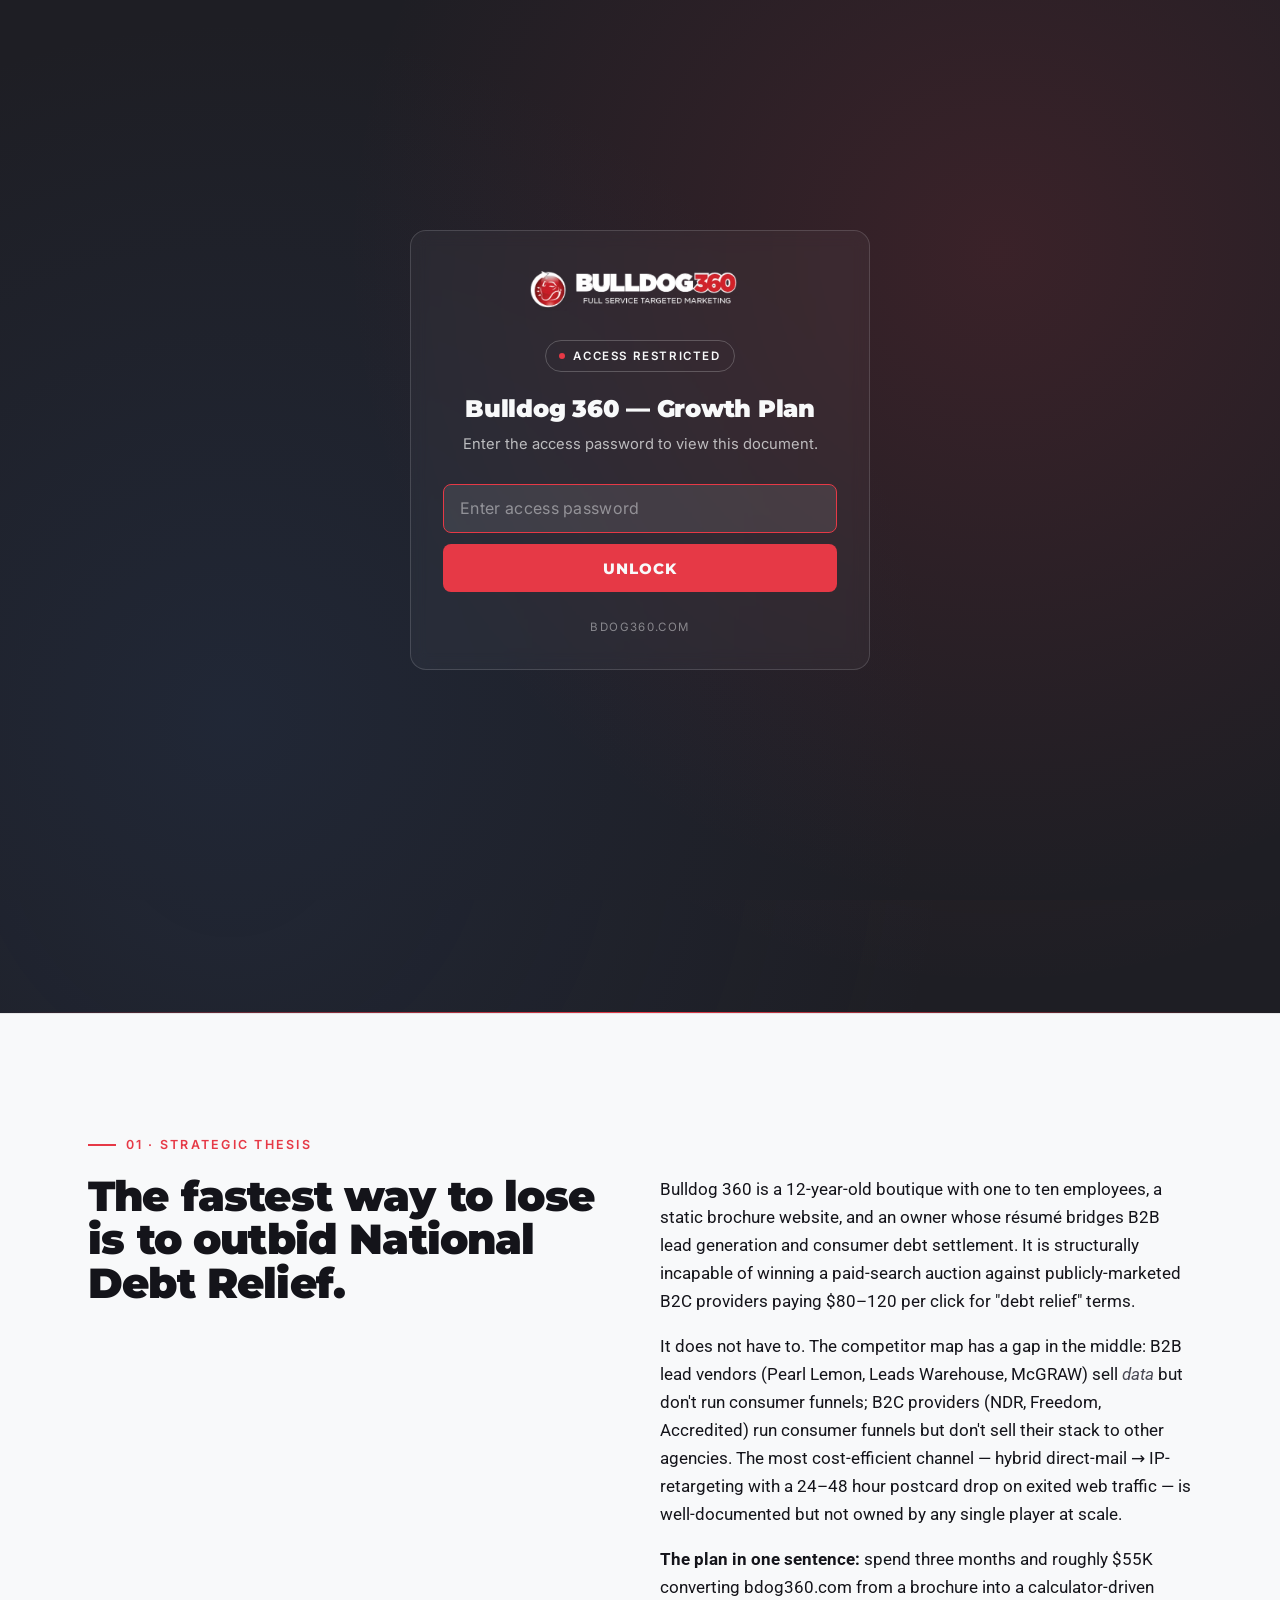
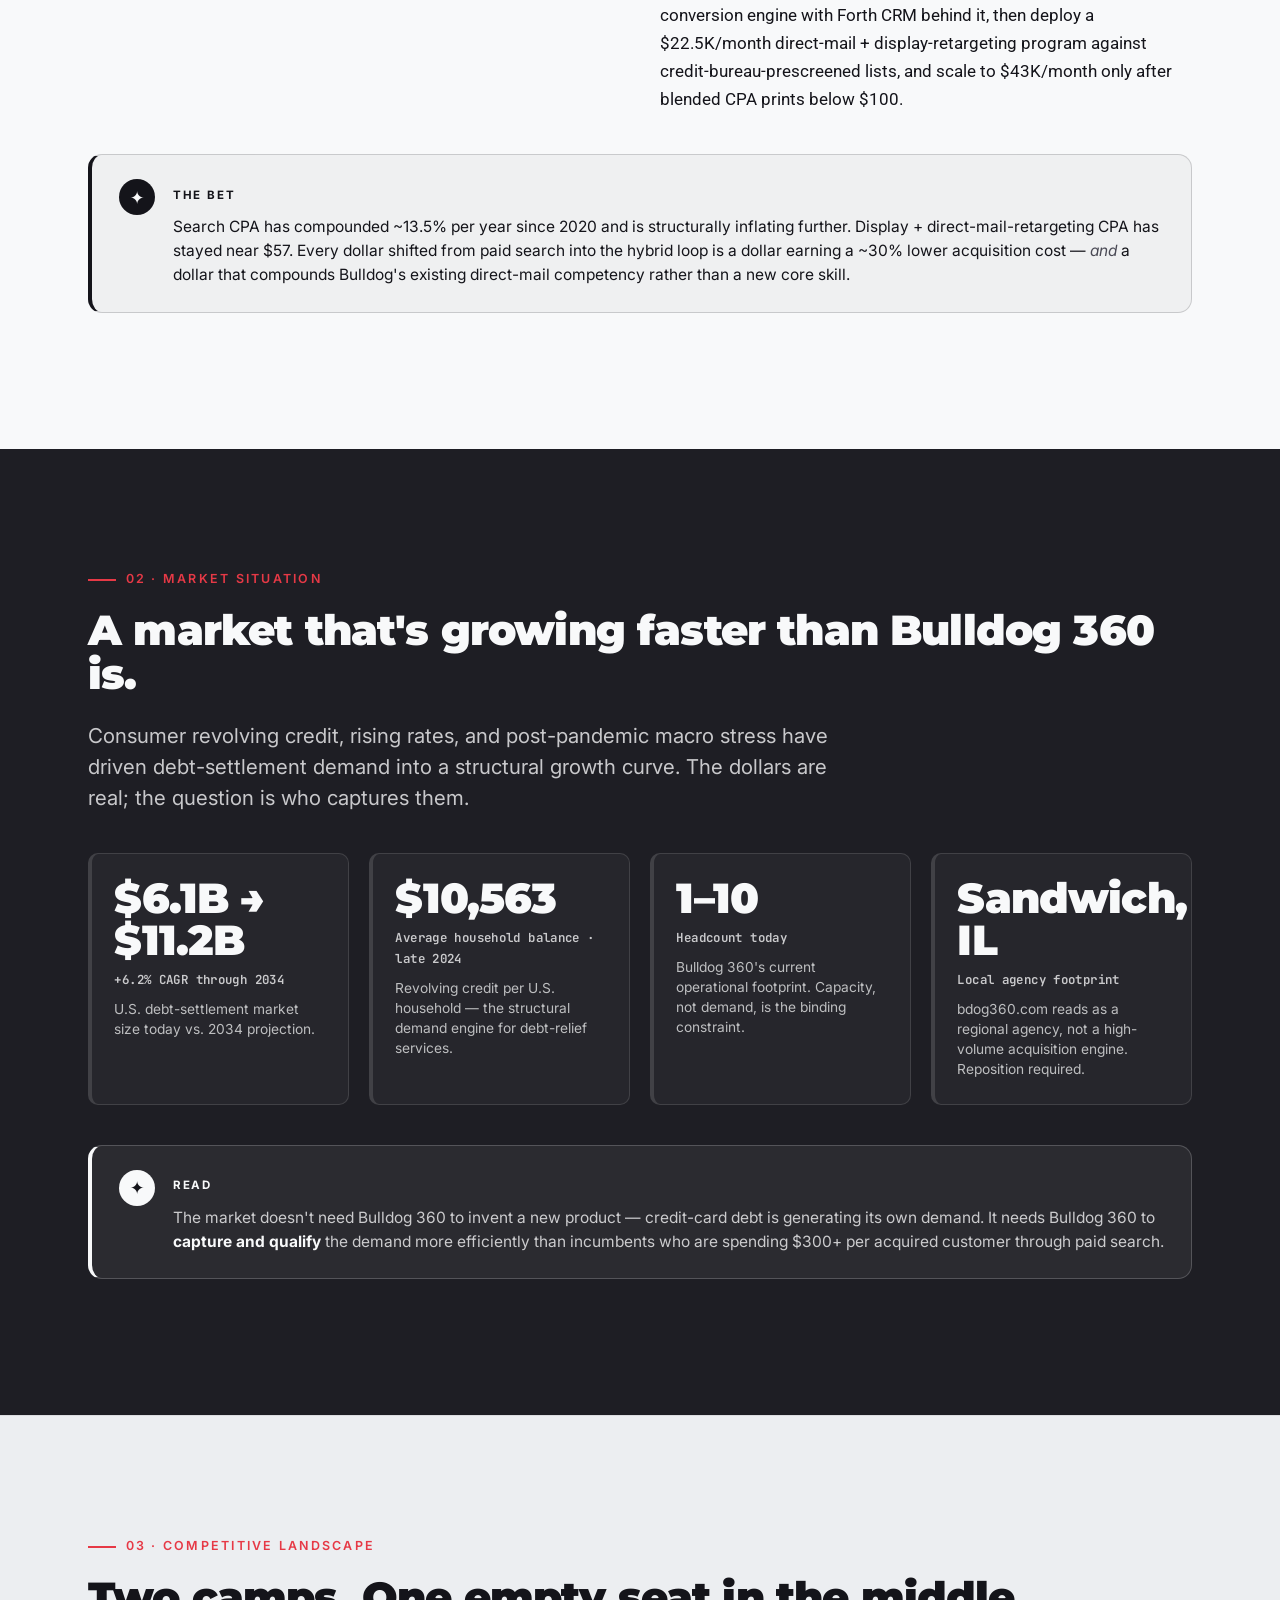
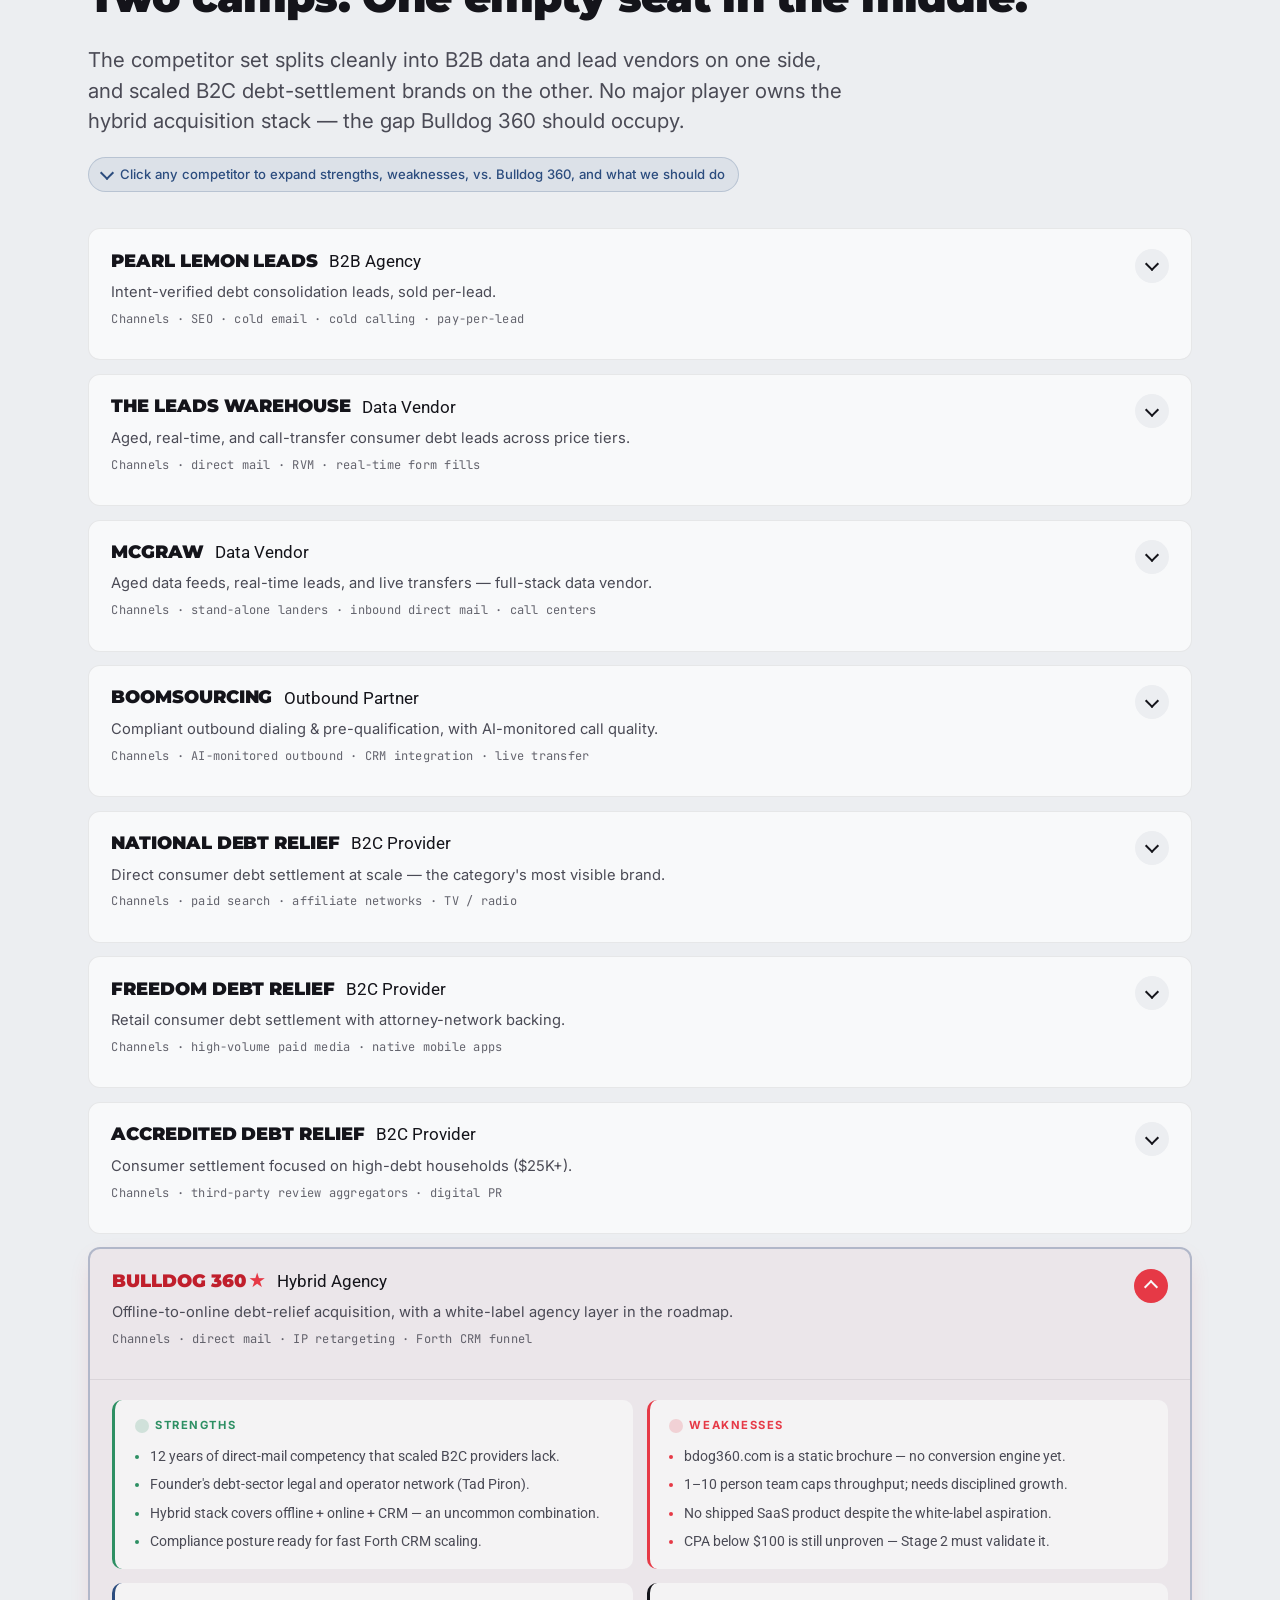
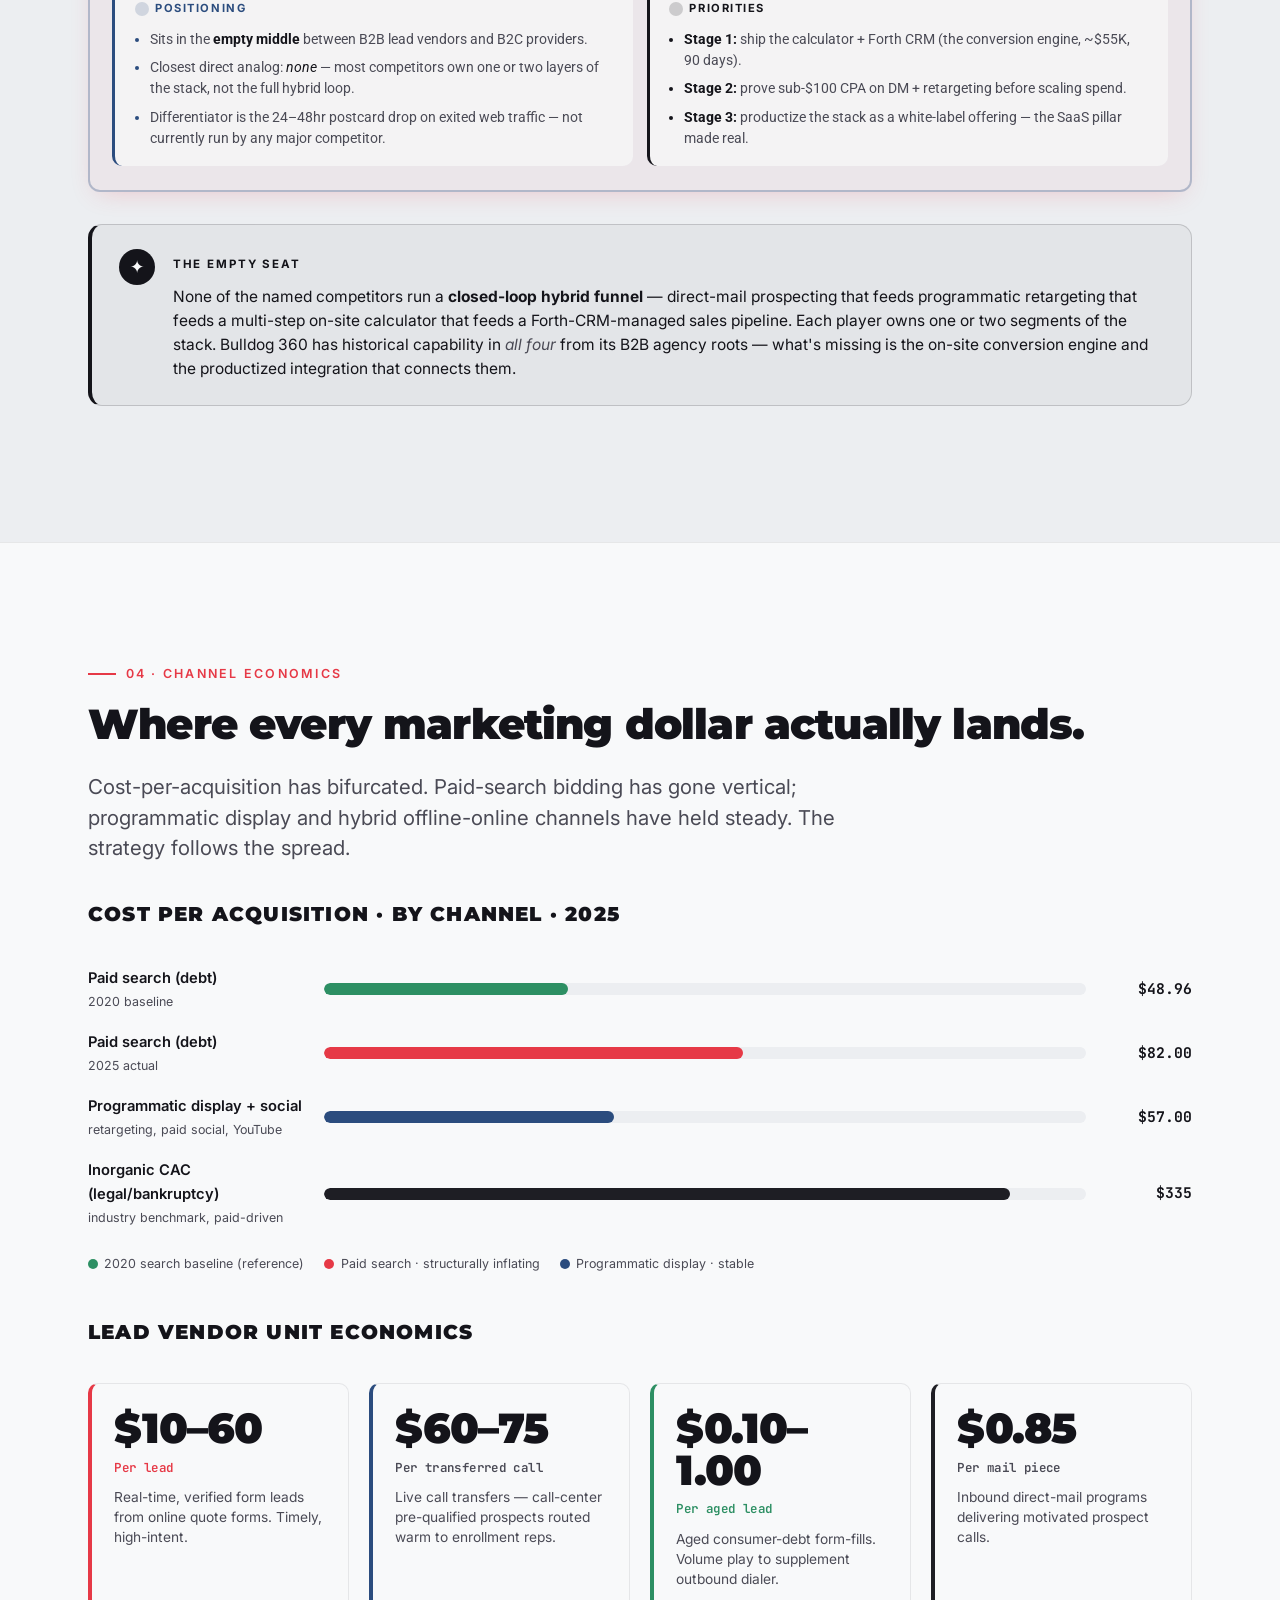
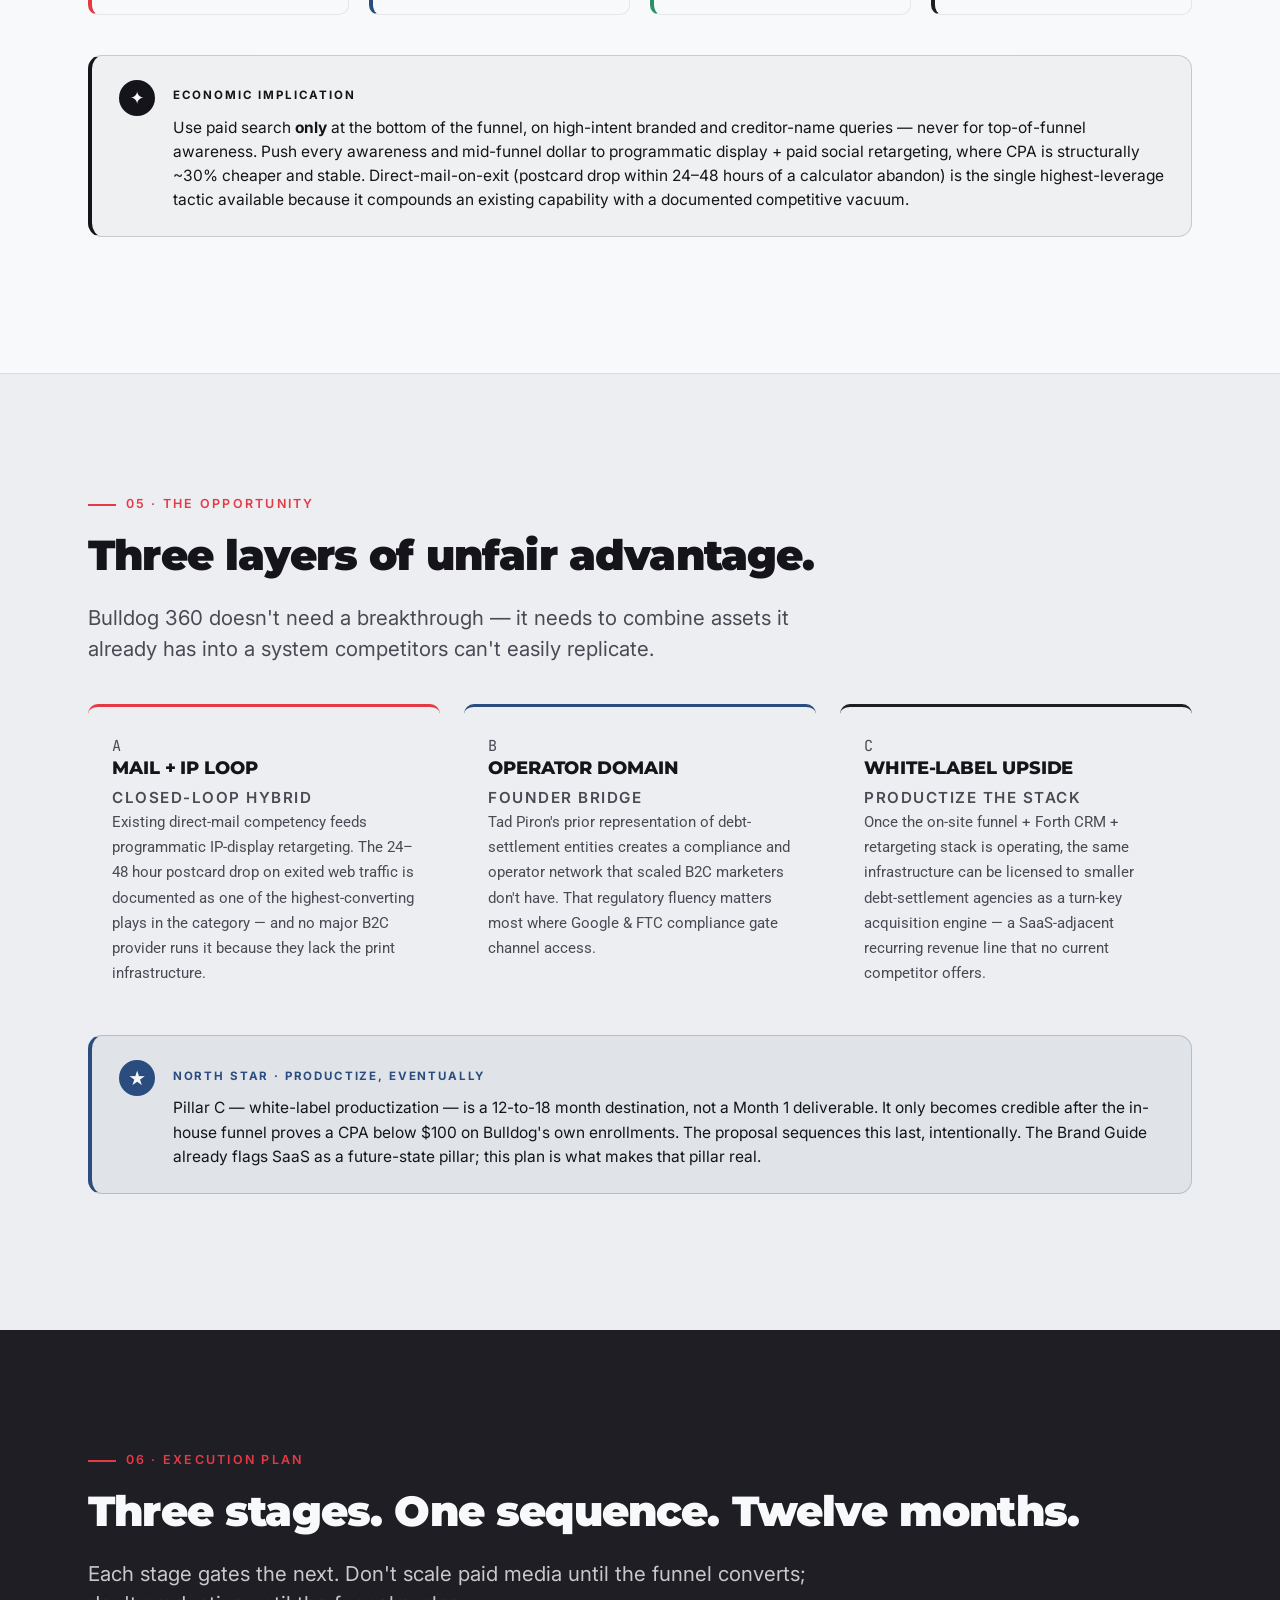
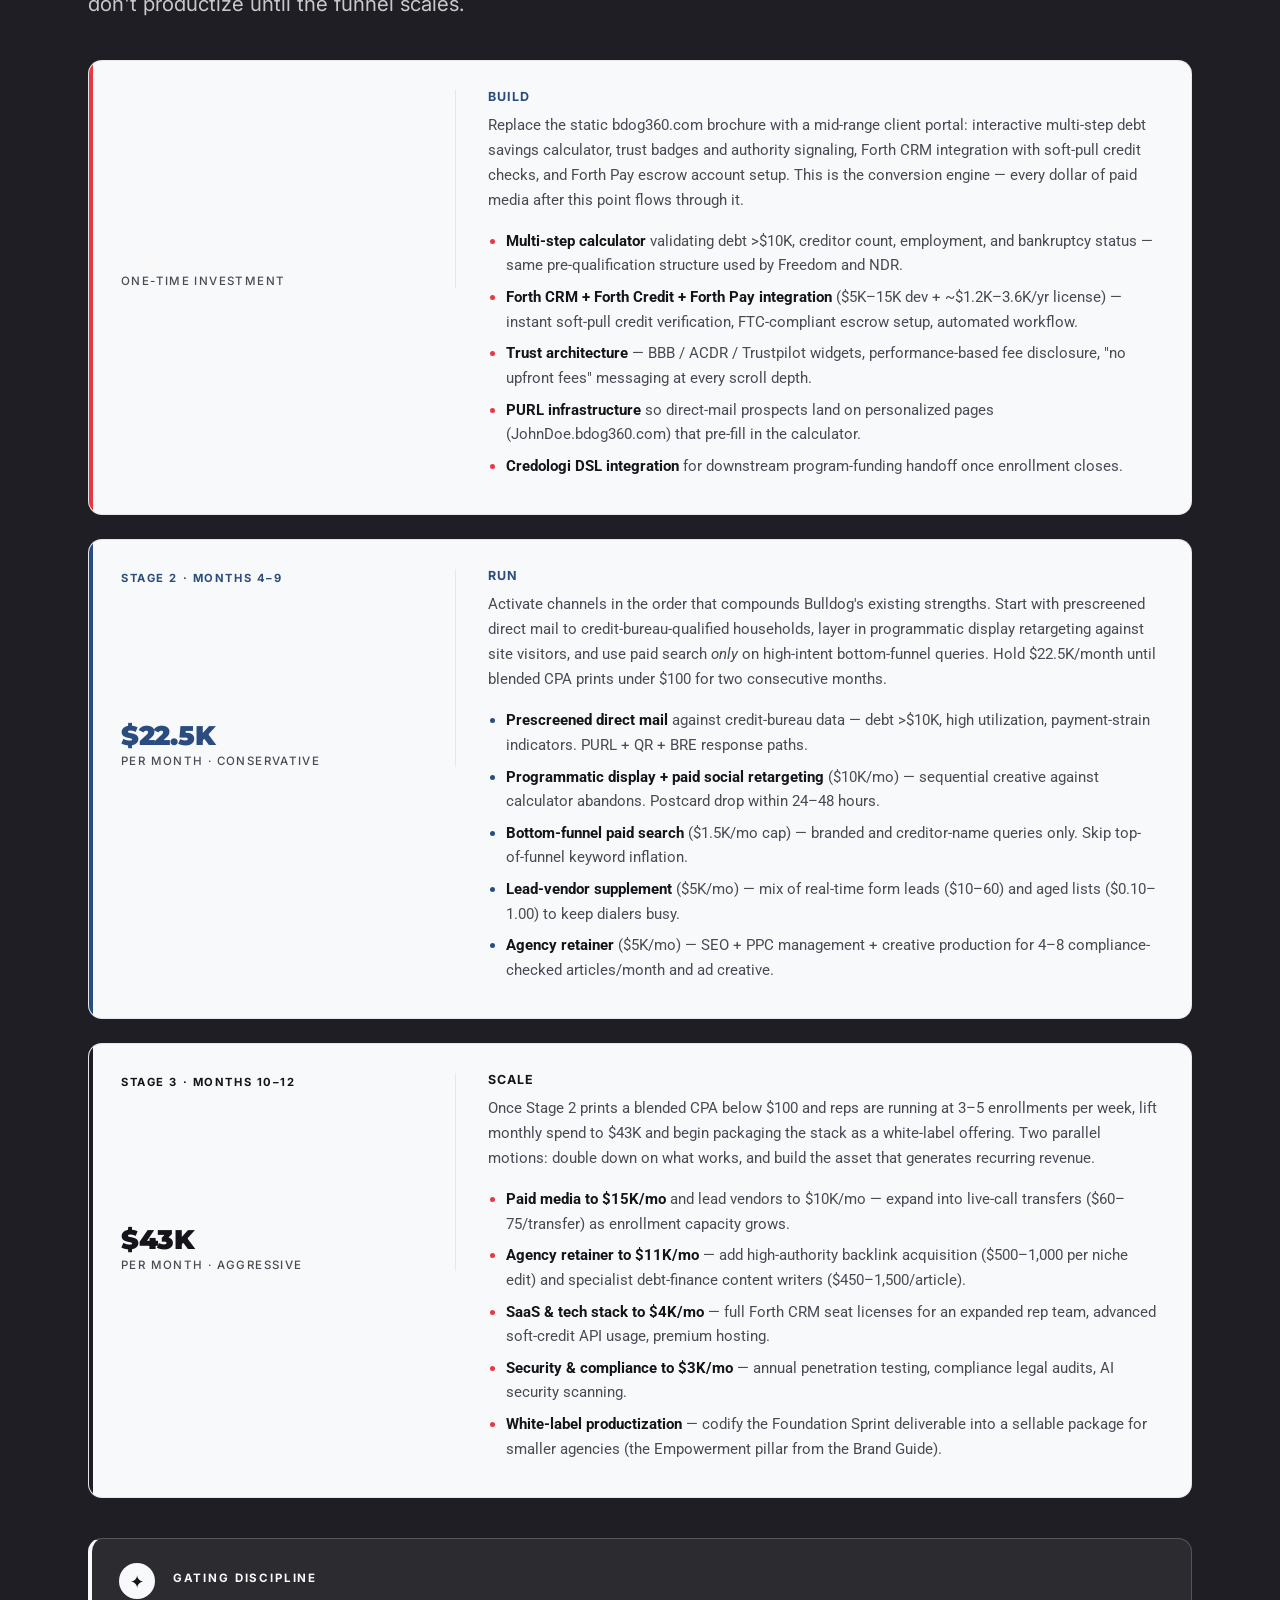
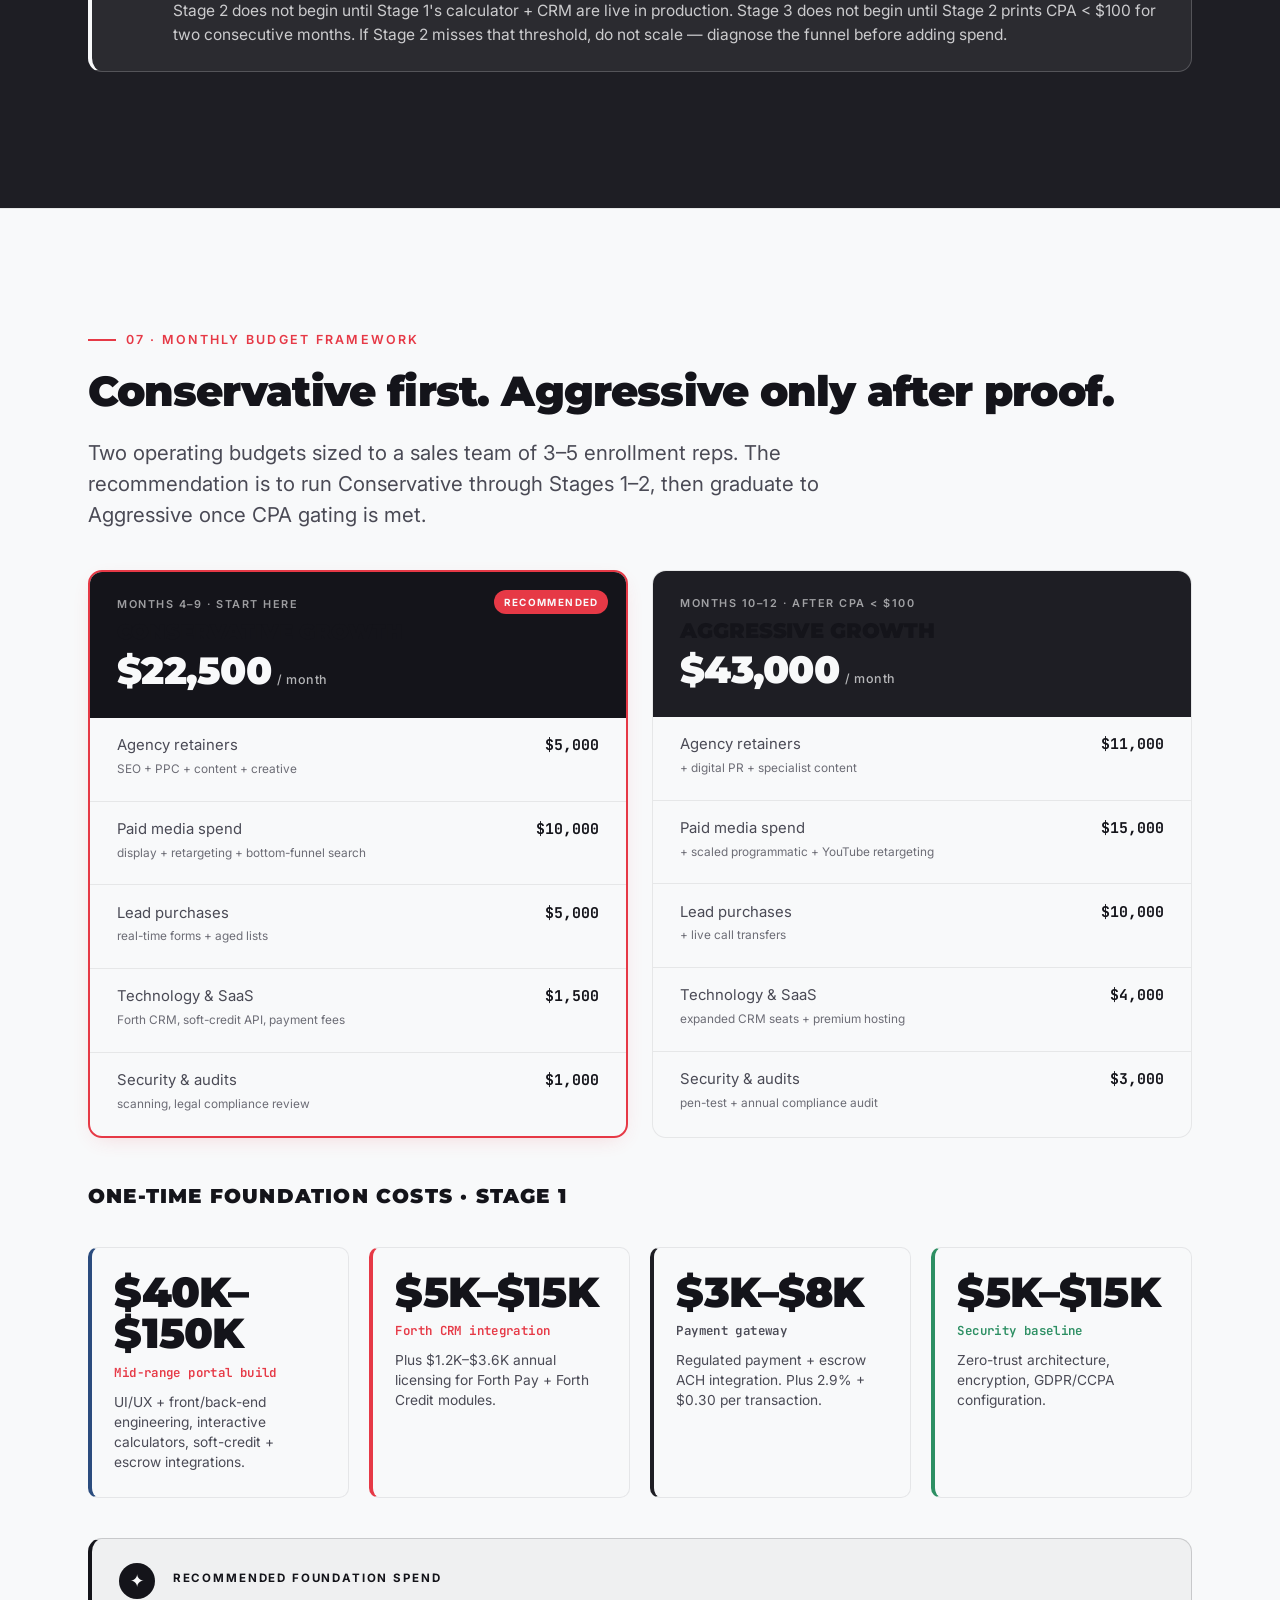
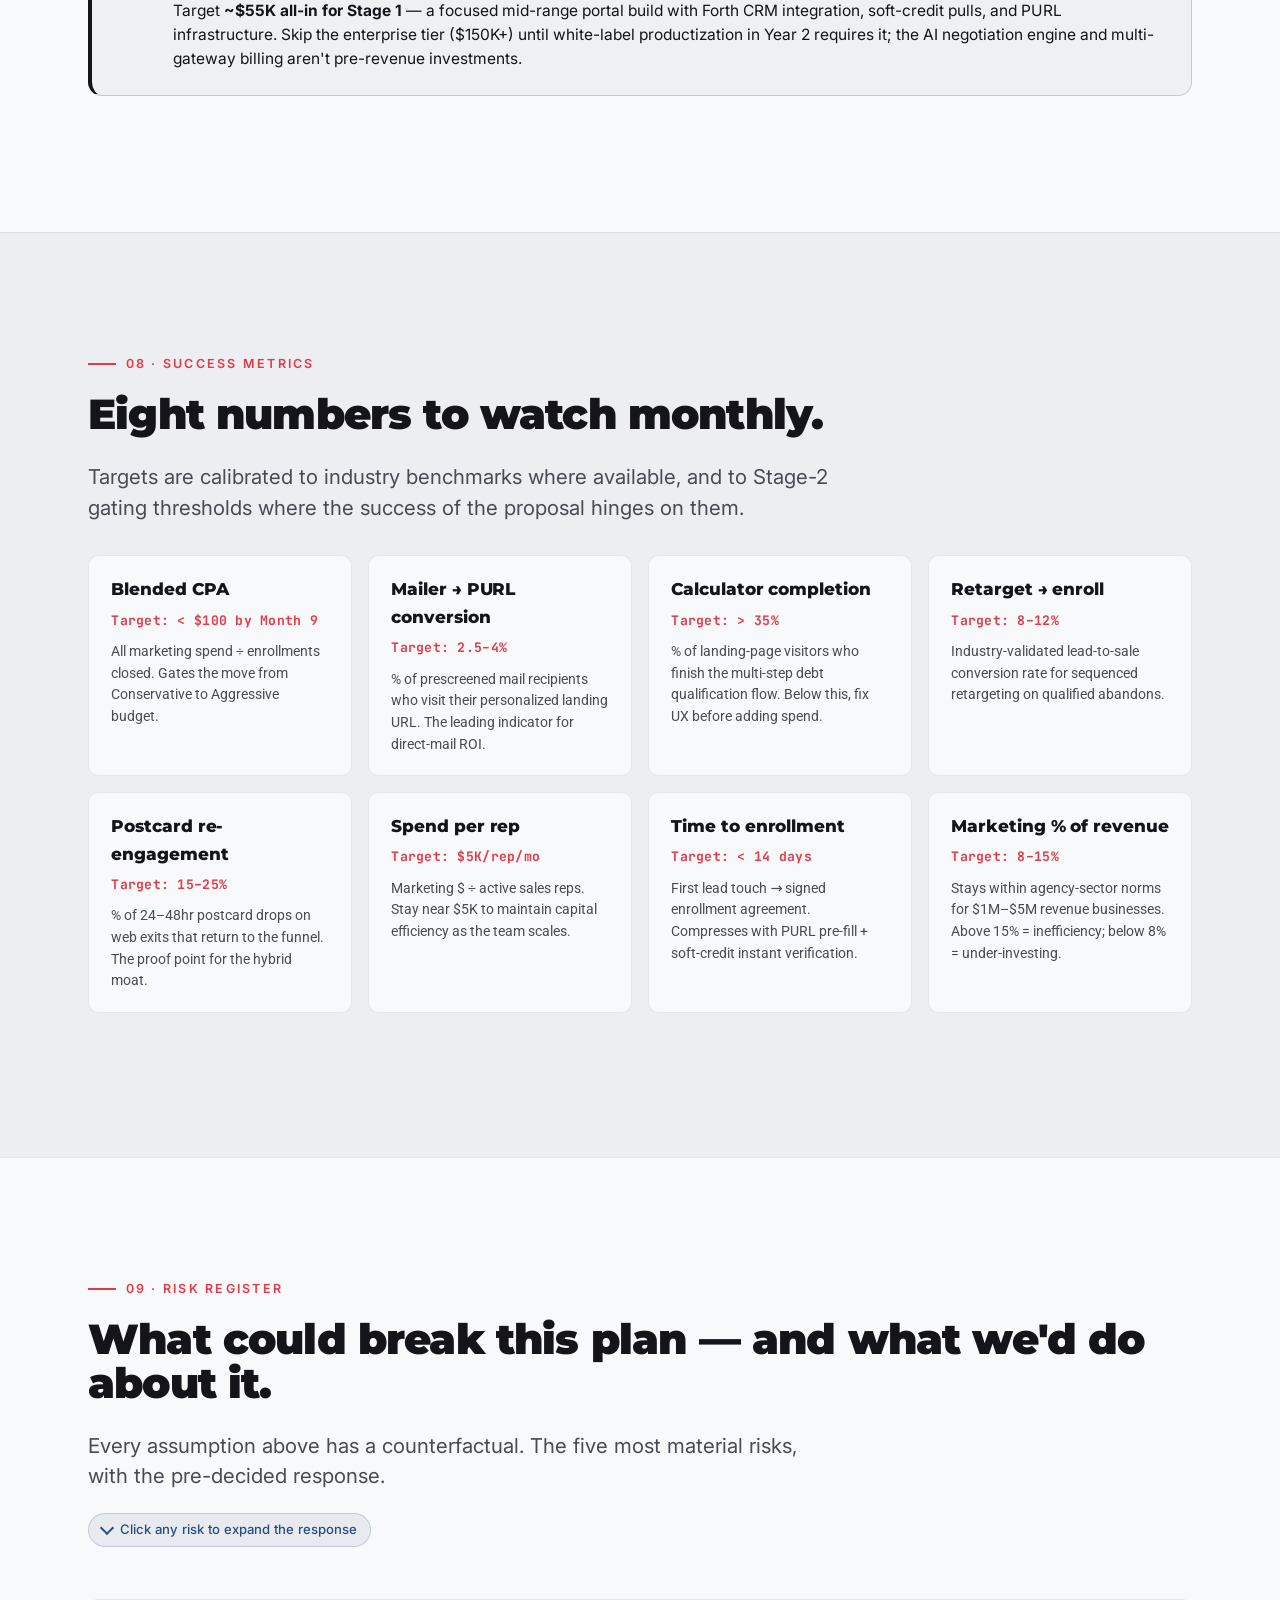
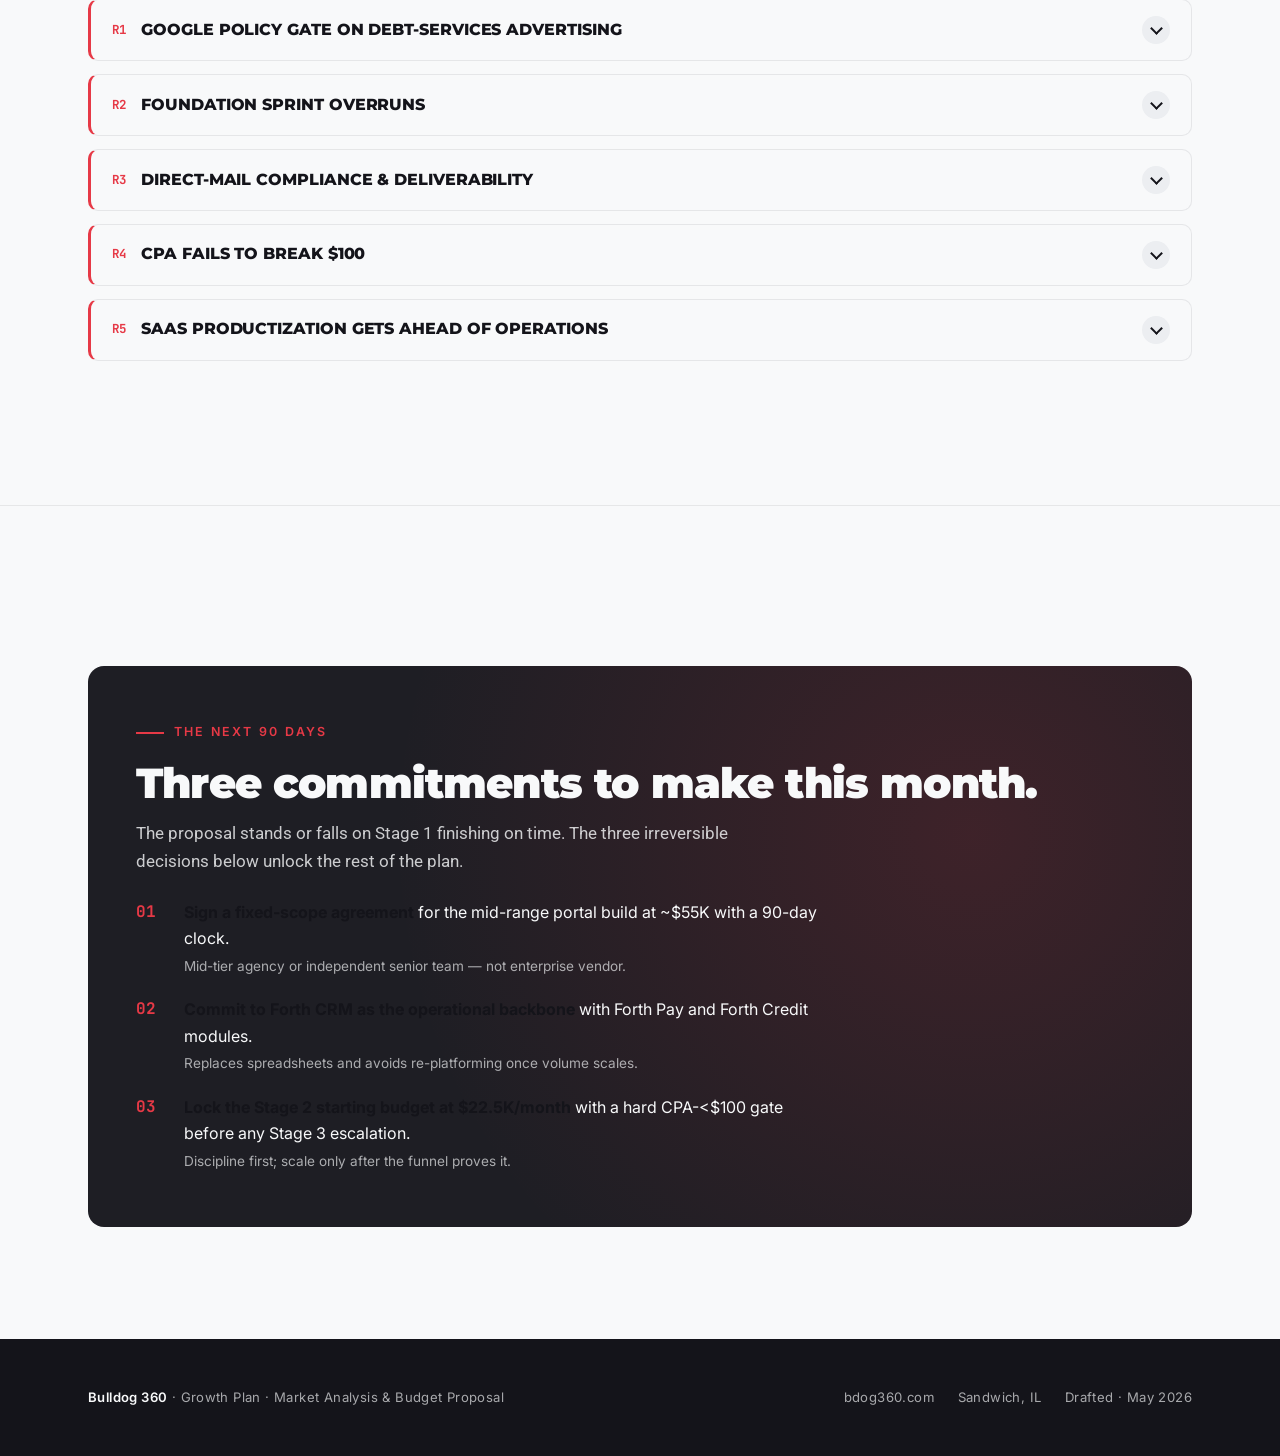
==== index.html @ a901acaa "Make growth-plan the landing page (rename budget-proposal.html → index.html) Visitors to the repo ro" ====
<!doctype html>
<html lang="en" class="bdog-locked">
<head>
  <meta charset="utf-8">
  <meta name="viewport" content="width=device-width, initial-scale=1">
  <title>Bulldog 360 — Market Analysis &amp; Growth Proposal</title>
  <meta name="description" content="A market analysis and phased growth proposal for Bulldog 360 — how to budget and execute against U.S. debt-relief competitors over the next 12 months.">
  <link rel="preconnect" href="https://fonts.googleapis.com">
  <link rel="preconnect" href="https://fonts.gstatic.com" crossorigin>
  <link rel="stylesheet" href="https://fonts.googleapis.com/css2?family=Inter:wght@400;500;600;700&family=JetBrains+Mono:wght@400;500;700&family=Montserrat:wght@700;800;900&family=Roboto:wght@400;500;700&display=swap">
  <link rel="stylesheet" href="brand-guide.css">
  <link rel="stylesheet" href="budget-proposal.css">
  <link rel="stylesheet" href="gate.css">
  <script defer src="gate.js"></script>
</head>
<body>

  <!-- Page gate (hidden by gate.css once unlocked) -->
  <div class="bdog-gate" role="dialog" aria-modal="true" aria-labelledby="bdogGateTitle">
    <div class="bdog-gate__card">
      <picture>
        <source srcset="assets/bdog360-logo.avif" type="image/avif">
        <img src="assets/bdog360-logo.png" alt="Bulldog 360" class="bdog-gate__logo">
      </picture>
      <span class="bdog-gate__pill">Access Restricted</span>
      <h1 class="bdog-gate__title" id="bdogGateTitle">Bulldog 360 — Growth Plan</h1>
      <p class="bdog-gate__sub">Enter the access password to view this document.</p>
      <form id="bdogGateForm" class="bdog-gate__form" novalidate>
        <input id="bdogGateInput" class="bdog-gate__input" type="password" placeholder="Enter access password"
               autocomplete="off" autocapitalize="off" autocorrect="off" spellcheck="false" required>
        <button id="bdogGateBtn" type="submit" class="bdog-gate__btn">Unlock</button>
      </form>
      <p id="bdogGateErr" class="bdog-gate__err" hidden>Wrong password — try again.</p>
      <p class="bdog-gate__foot">bdog360.com</p>
    </div>
  </div>

  <nav class="toc" aria-label="Section navigation">
    <div class="wrap toc__inner">
      <div class="toc__brand">BULLDOG<span class="dot">·</span>360 <span style="opacity:.55;font-weight:600;letter-spacing:.06em;font-size:.78rem;margin-left:.6rem">Growth Plan</span></div>
      <a href="#thesis">01 Thesis</a>
      <a href="#market">02 Market</a>
      <a href="#competition">03 Competition</a>
      <a href="#economics">04 Economics</a>
      <a href="#opportunity">05 Opportunity</a>
      <a href="#plan">06 Plan</a>
      <a href="#budget">07 Budget</a>
      <a href="#kpis">08 KPIs</a>
      <a href="#risks">09 Risks</a>
    </div>
  </nav>

  <!-- ============================================================
       HERO
       ============================================================ -->
  <header class="hero">
    <div class="wrap">
      <div class="hero__pill"><span class="dot"></span>Growth Plan · 12 Months · May 2026</div>

      <h1>Beat the field by building the engine first.</h1>

      <p class="hero__directive">Win the offline-to-online loop. Skip the paid-search arms race.</p>

      <p class="lede">An analysis of Bulldog 360's position in the U.S. debt-settlement market — and a phased budget proposal that takes share through direct-mail + retargeting hybrid acquisition rather than head-to-head bidding against scaled B2C providers.</p>

      <div class="hero__numbers">
        <div class="hero__num">
          <span class="v">$11.2<em>B</em></span>
          <span class="l">Debt settlement market by 2034 (from $6.1B in 2024)</span>
        </div>
        <div class="hero__num">
          <span class="v">+67.5<em>%</em></span>
          <span class="l">Inflation in search CPA, 2020 → 2025</span>
        </div>
        <div class="hero__num">
          <span class="v">$57</span>
          <span class="l">Stable display + retargeting CPA</span>
        </div>
        <div class="hero__num">
          <span class="v">$22.5<em>K</em>→<em>$43K</em></span>
          <span class="l">Recommended monthly spend, Conservative → Aggressive</span>
        </div>
      </div>
    </div>
  </header>

  <!-- ============================================================
       01 · THESIS
       ============================================================ -->
  <section class="section" id="thesis">
    <div class="wrap">
      <p class="eyebrow">01 · Strategic Thesis</p>
      <div class="split">
        <div>
          <h2>The fastest way to lose is to outbid National Debt Relief.</h2>
        </div>
        <div>
          <p>Bulldog 360 is a 12-year-old boutique with one to ten employees, a static brochure website, and an owner whose résumé bridges B2B lead generation and consumer debt settlement. It is structurally incapable of winning a paid-search auction against publicly-marketed B2C providers paying $80–120 per click for "debt relief" terms.</p>
          <p>It does not have to. The competitor map has a gap in the middle: B2B lead vendors (Pearl Lemon, Leads Warehouse, McGRAW) sell <em>data</em> but don't run consumer funnels; B2C providers (NDR, Freedom, Accredited) run consumer funnels but don't sell their stack to other agencies. The most cost-efficient channel — hybrid direct-mail → IP-retargeting with a 24–48 hour postcard drop on exited web traffic — is well-documented but not owned by any single player at scale.</p>
          <p><strong>The plan in one sentence:</strong> spend three months and roughly $55K converting bdog360.com from a brochure into a calculator-driven conversion engine with Forth CRM behind it, then deploy a $22.5K/month direct-mail + display-retargeting program against credit-bureau-prescreened lists, and scale to $43K/month only after blended CPA prints below $100.</p>
        </div>
      </div>

      <div class="callout callout--insight">
        <div class="callout__glyph" aria-hidden="true">✦</div>
        <div>
          <p class="callout__label">The bet</p>
        </div>
        <div class="callout__body">
          <p>Search CPA has compounded ~13.5% per year since 2020 and is structurally inflating further. Display + direct-mail-retargeting CPA has stayed near $57. Every dollar shifted from paid search into the hybrid loop is a dollar earning a ~30% lower acquisition cost — <em>and</em> a dollar that compounds Bulldog's existing direct-mail competency rather than a new core skill.</p>
        </div>
      </div>
    </div>
  </section>

  <!-- ============================================================
       02 · MARKET
       ============================================================ -->
  <section class="section section--dark" id="market">
    <div class="wrap">
      <p class="eyebrow">02 · Market Situation</p>
      <h2>A market that's growing faster than Bulldog 360 is.</h2>
      <p class="lede">Consumer revolving credit, rising rates, and post-pandemic macro stress have driven debt-settlement demand into a structural growth curve. The dollars are real; the question is who captures them.</p>

      <div class="stat-grid">
        <div class="stat">
          <p class="stat__value">$6.1B → $11.2B</p>
          <p class="stat__delta stat__delta--good">+6.2% CAGR through 2034</p>
          <p class="stat__label">U.S. debt-settlement market size today vs. 2034 projection.</p>
        </div>
        <div class="stat stat--indigo">
          <p class="stat__value">$10,563</p>
          <p class="stat__delta stat__delta--neutral">Average household balance · late 2024</p>
          <p class="stat__label">Revolving credit per U.S. household — the structural demand engine for debt-relief services.</p>
        </div>
        <div class="stat stat--onyx">
          <p class="stat__value">1–10</p>
          <p class="stat__delta stat__delta--neutral">Headcount today</p>
          <p class="stat__label">Bulldog 360's current operational footprint. Capacity, not demand, is the binding constraint.</p>
        </div>
        <div class="stat">
          <p class="stat__value">Sandwich, IL</p>
          <p class="stat__delta">Local agency footprint</p>
          <p class="stat__label">bdog360.com reads as a regional agency, not a high-volume acquisition engine. Reposition required.</p>
        </div>
      </div>

      <div class="callout callout--insight">
        <div class="callout__glyph" aria-hidden="true">✦</div>
        <div>
          <p class="callout__label">Read</p>
        </div>
        <div class="callout__body">
          <p>The market doesn't need Bulldog 360 to invent a new product — credit-card debt is generating its own demand. It needs Bulldog 360 to <strong>capture and qualify</strong> the demand more efficiently than incumbents who are spending $300+ per acquired customer through paid search.</p>
        </div>
      </div>
    </div>
  </section>

  <!-- ============================================================
       03 · COMPETITION
       ============================================================ -->
  <section class="section section--soft" id="competition">
    <div class="wrap">
      <p class="eyebrow">03 · Competitive Landscape</p>
      <h2>Two camps. One empty seat in the middle.</h2>
      <p class="lede">The competitor set splits cleanly into B2B data and lead vendors on one side, and scaled B2C debt-settlement brands on the other. No major player owns the hybrid acquisition stack — the gap Bulldog 360 should occupy.</p>

      <p class="compete-hint">Click any competitor to expand strengths, weaknesses, vs. Bulldog 360, and what we should do</p>

      <div class="compete-cards">

        <!-- Pearl Lemon Leads -->
        <details class="compete-card">
          <summary class="compete-card__summary">
            <div class="compete-card__top">
              <div class="compete-card__topline">
                <h3 class="compete-card__name">Pearl Lemon Leads</h3>
                <span class="tag tag--b2b">B2B Agency</span>
              </div>
              <p class="compete-card__offer">Intent-verified debt consolidation leads, sold per-lead.</p>
              <p class="compete-card__channels">Channels · SEO · cold email · cold calling · pay-per-lead</p>
            </div>
            <span class="compete-card__chev" aria-hidden="true"></span>
          </summary>
          <div class="compete-card__body">
            <div class="swot">
              <div class="swot__cell swot__cell--str">
                <p class="swot__label">Strengths</p>
                <ul>
                  <li>Strong SEO authority in the debt-lead category.</li>
                  <li>Multi-channel outbound (email + phone) creates redundancy.</li>
                  <li>Pay-per-lead pricing aligns vendor incentive with client outcome.</li>
                  <li>Reports lead-to-sale conversion at the 8–12% category benchmark.</li>
                </ul>
              </div>
              <div class="swot__cell swot__cell--weak">
                <p class="swot__label">Weaknesses</p>
                <ul>
                  <li>Pure B2B — no consumer brand or end-customer relationship.</li>
                  <li>No direct-mail or retargeting infrastructure.</li>
                  <li>Quality depends entirely on outbound team skill.</li>
                  <li>Cannot close the loop on prospects that drop out of their funnel.</li>
                </ul>
              </div>
              <div class="swot__cell swot__cell--vs">
                <p class="swot__label">vs Bulldog 360</p>
                <ul>
                  <li>They <strong>sell raw leads</strong>; Bulldog 360 owns the entire funnel from first touch through enrollment.</li>
                  <li>Bulldog has 12 years of direct-mail competency Pearl Lemon lacks.</li>
                  <li>More of a potential <em>customer/partner</em> than a head-to-head competitor.</li>
                </ul>
              </div>
              <div class="swot__cell swot__cell--do">
                <p class="swot__label">What Bulldog should do</p>
                <ul>
                  <li>Don't compete on raw lead supply — it's a race to the bottom.</li>
                  <li>Position one layer above: buy or generate leads, then close them through Bulldog's calculator funnel.</li>
                  <li>Borrow the pay-per-outcome pricing model for white-label customers in Stage 3.</li>
                </ul>
              </div>
            </div>
          </div>
        </details>

        <!-- The Leads Warehouse -->
        <details class="compete-card">
          <summary class="compete-card__summary">
            <div class="compete-card__top">
              <div class="compete-card__topline">
                <h3 class="compete-card__name">The Leads Warehouse</h3>
                <span class="tag tag--vendor">Data Vendor</span>
              </div>
              <p class="compete-card__offer">Aged, real-time, and call-transfer consumer debt leads across price tiers.</p>
              <p class="compete-card__channels">Channels · direct mail · RVM · real-time form fills</p>
            </div>
            <span class="compete-card__chev" aria-hidden="true"></span>
          </summary>
          <div class="compete-card__body">
            <div class="swot">
              <div class="swot__cell swot__cell--str">
                <p class="swot__label">Strengths</p>
                <ul>
                  <li>Massive volume across all price tiers — $0.10 aged to $75 live call transfer.</li>
                  <li>Multi-source sourcing reduces dependency on any one channel.</li>
                  <li>Plug-and-play supplier — easy to test in small batches before scaling.</li>
                </ul>
              </div>
              <div class="swot__cell swot__cell--weak">
                <p class="swot__label">Weaknesses</p>
                <ul>
                  <li>Pure data with zero execution — they don't qualify or close.</li>
                  <li>Aged lead quality is unpredictable; conversion varies wildly.</li>
                  <li>No proprietary relationship with the end consumer — every touch is cold.</li>
                </ul>
              </div>
              <div class="swot__cell swot__cell--vs">
                <p class="swot__label">vs Bulldog 360</p>
                <ul>
                  <li>Supplier, not a competitor.</li>
                  <li>Their data converts at higher rates inside Bulldog's hybrid funnel than they can monetize directly.</li>
                  <li>Bulldog already budgeted $5K/mo for lead purchases in Stage 2 — they're the target vendor.</li>
                </ul>
              </div>
              <div class="swot__cell swot__cell--do">
                <p class="swot__label">What Bulldog should do</p>
                <ul>
                  <li>Buy aged leads as dialer fuel at $0.10–$1.00 each to keep reps busy.</li>
                  <li>Test real-time form leads at $10–$60 against the calculator landing page.</li>
                  <li><strong>Don't</strong> build a competing data-vendor business — partner instead.</li>
                </ul>
              </div>
            </div>
          </div>
        </details>

        <!-- McGRAW -->
        <details class="compete-card">
          <summary class="compete-card__summary">
            <div class="compete-card__top">
              <div class="compete-card__topline">
                <h3 class="compete-card__name">McGRAW</h3>
                <span class="tag tag--vendor">Data Vendor</span>
              </div>
              <p class="compete-card__offer">Aged data feeds, real-time leads, and live transfers — full-stack data vendor.</p>
              <p class="compete-card__channels">Channels · stand-alone landers · inbound direct mail · call centers</p>
            </div>
            <span class="compete-card__chev" aria-hidden="true"></span>
          </summary>
          <div class="compete-card__body">
            <div class="swot">
              <div class="swot__cell swot__cell--str">
                <p class="swot__label">Strengths</p>
                <ul>
                  <li>Established mail-house infrastructure — potential partner for prescreened DM.</li>
                  <li>Live-call-transfer model with pre-qualification reduces dialing burden.</li>
                  <li>Long-standing call-center relationships in the debt space.</li>
                </ul>
              </div>
              <div class="swot__cell swot__cell--weak">
                <p class="swot__label">Weaknesses</p>
                <ul>
                  <li>Volume-first business model — quality varies with lead source.</li>
                  <li>No proprietary consumer touchpoint or brand.</li>
                  <li>Compliance practices uneven across sources; requires vetting.</li>
                </ul>
              </div>
              <div class="swot__cell swot__cell--vs">
                <p class="swot__label">vs Bulldog 360</p>
                <ul>
                  <li>Same posture as Leads Warehouse — supplier rather than direct competitor.</li>
                  <li>Could become Bulldog's mail-house partner during Stage 2 if compliance passes muster.</li>
                </ul>
              </div>
              <div class="swot__cell swot__cell--do">
                <p class="swot__label">What Bulldog should do</p>
                <ul>
                  <li>Evaluate as a mail-house partner for credit-bureau-prescreened DM campaigns.</li>
                  <li>Vet FCRA / "firm offer of credit" compliance before committing.</li>
                  <li>Pilot a 10% sample list before any national mail round.</li>
                </ul>
              </div>
            </div>
          </div>
        </details>

        <!-- Boomsourcing -->
        <details class="compete-card">
          <summary class="compete-card__summary">
            <div class="compete-card__top">
              <div class="compete-card__topline">
                <h3 class="compete-card__name">Boomsourcing</h3>
                <span class="tag tag--b2b">Outbound Partner</span>
              </div>
              <p class="compete-card__offer">Compliant outbound dialing &amp; pre-qualification, with AI-monitored call quality.</p>
              <p class="compete-card__channels">Channels · AI-monitored outbound · CRM integration · live transfer</p>
            </div>
            <span class="compete-card__chev" aria-hidden="true"></span>
          </summary>
          <div class="compete-card__body">
            <div class="swot">
              <div class="swot__cell swot__cell--str">
                <p class="swot__label">Strengths</p>
                <ul>
                  <li>AI monitoring meaningfully reduces TCPA / compliance exposure.</li>
                  <li>CRM integration creates smooth lead handoff to the enrollment team.</li>
                  <li>Pre-qualification on debt amount + hardship criteria before transfer.</li>
                </ul>
              </div>
              <div class="swot__cell swot__cell--weak">
                <p class="swot__label">Weaknesses</p>
                <ul>
                  <li>Outbound dialing only — no inbound, no digital, no offline channels.</li>
                  <li>Service-based revenue with no proprietary product or moat.</li>
                  <li>Limited reach with end consumers; not a brand.</li>
                </ul>
              </div>
              <div class="swot__cell swot__cell--vs">
                <p class="swot__label">vs Bulldog 360</p>
                <ul>
                  <li>They're an outsourced dialer; Bulldog is a full acquisition platform.</li>
                  <li>Could become Bulldog's call-center partner in Stage 3 if in-house dialer team can't keep up.</li>
                </ul>
              </div>
              <div class="swot__cell swot__cell--do">
                <p class="swot__label">What Bulldog should do</p>
                <ul>
                  <li>Run dialer in-house through Forth CRM initially.</li>
                  <li>Consider Boomsourcing-style outsourcing only once enrollment volume justifies it.</li>
                  <li>Adopt AI compliance monitoring as table stakes regardless of who runs the dialer.</li>
                </ul>
              </div>
            </div>
          </div>
        </details>

        <!-- National Debt Relief -->
        <details class="compete-card">
          <summary class="compete-card__summary">
            <div class="compete-card__top">
              <div class="compete-card__topline">
                <h3 class="compete-card__name">National Debt Relief</h3>
                <span class="tag tag--b2c">B2C Provider</span>
              </div>
              <p class="compete-card__offer">Direct consumer debt settlement at scale — the category's most visible brand.</p>
              <p class="compete-card__channels">Channels · paid search · affiliate networks · TV / radio</p>
            </div>
            <span class="compete-card__chev" aria-hidden="true"></span>
          </summary>
          <div class="compete-card__body">
            <div class="swot">
              <div class="swot__cell swot__cell--str">
                <p class="swot__label">Strengths</p>
                <ul>
                  <li>Mass brand recognition and high consumer trust.</li>
                  <li>Owns top-of-funnel paid search at premium CPC.</li>
                  <li>National TV / radio reach reinforces awareness.</li>
                  <li>Hits the 8–12% lead-to-sale benchmark at very high volume.</li>
                </ul>
              </div>
              <div class="swot__cell swot__cell--weak">
                <p class="swot__label">Weaknesses</p>
                <ul>
                  <li>Acquisition cost runs <strong>$335+</strong> on paid-driven enrollments.</li>
                  <li>Locked into the +13.5%/yr search-CPA inflation curve.</li>
                  <li>Limited direct-mail infrastructure to pivot into lower-cost channels.</li>
                  <li>Brand-scale operations can't turn on a dime.</li>
                </ul>
              </div>
              <div class="swot__cell swot__cell--vs">
                <p class="swot__label">vs Bulldog 360</p>
                <ul>
                  <li>The primary head-to-head competitor for end consumers.</li>
                  <li>Bulldog <em>cannot</em> match their brand spend or media budget.</li>
                  <li>Their CAC is ~$335; Bulldog's hybrid CAC target is <strong>under $100</strong>.</li>
                </ul>
              </div>
              <div class="swot__cell swot__cell--do">
                <p class="swot__label">What Bulldog should do</p>
                <ul>
                  <li><strong>Do not</strong> compete head-on in paid search.</li>
                  <li>Win where NDR is structurally inefficient: credit-bureau-prescreened DM + IP retargeting + 24–48hr postcard drop.</li>
                  <li>Steal share at lower CAC, never by outbidding.</li>
                </ul>
              </div>
            </div>
          </div>
        </details>

        <!-- Freedom Debt Relief -->
        <details class="compete-card">
          <summary class="compete-card__summary">
            <div class="compete-card__top">
              <div class="compete-card__topline">
                <h3 class="compete-card__name">Freedom Debt Relief</h3>
                <span class="tag tag--b2c">B2C Provider</span>
              </div>
              <p class="compete-card__offer">Retail consumer debt settlement with attorney-network backing.</p>
              <p class="compete-card__channels">Channels · high-volume paid media · native mobile apps</p>
            </div>
            <span class="compete-card__chev" aria-hidden="true"></span>
          </summary>
          <div class="compete-card__body">
            <div class="swot">
              <div class="swot__cell swot__cell--str">
                <p class="swot__label">Strengths</p>
                <ul>
                  <li>Legal-network backing reduces consumer risk perception.</li>
                  <li>Native mobile apps drive high-LTV ongoing engagement.</li>
                  <li>Scaled paid-media operation across multiple platforms.</li>
                </ul>
              </div>
              <div class="swot__cell swot__cell--weak">
                <p class="swot__label">Weaknesses</p>
                <ul>
                  <li>Heavy paid-media dependency — same CPA inflation problem as NDR.</li>
                  <li>Regulatory exposure compounds from the legal-services positioning.</li>
                  <li>Mobile app investment is capital-intensive and hard to copy.</li>
                </ul>
              </div>
              <div class="swot__cell swot__cell--vs">
                <p class="swot__label">vs Bulldog 360</p>
                <ul>
                  <li>Head-to-head competitor, similarly out of Bulldog's spend tier.</li>
                  <li>Their trust architecture (legal backing, fee transparency) is replicable; their spend is not.</li>
                </ul>
              </div>
              <div class="swot__cell swot__cell--do">
                <p class="swot__label">What Bulldog should do</p>
                <ul>
                  <li>Study their on-site trust signals: BBB, ACDR, performance-only fee disclosure.</li>
                  <li>Replicate trust framing without matching media spend.</li>
                  <li>Position as the smarter, more-targeted alternative for households below their funnel ceiling.</li>
                </ul>
              </div>
            </div>
          </div>
        </details>

        <!-- Accredited Debt Relief -->
        <details class="compete-card">
          <summary class="compete-card__summary">
            <div class="compete-card__top">
              <div class="compete-card__topline">
                <h3 class="compete-card__name">Accredited Debt Relief</h3>
                <span class="tag tag--b2c">B2C Provider</span>
              </div>
              <p class="compete-card__offer">Consumer settlement focused on high-debt households ($25K+).</p>
              <p class="compete-card__channels">Channels · third-party review aggregators · digital PR</p>
            </div>
            <span class="compete-card__chev" aria-hidden="true"></span>
          </summary>
          <div class="compete-card__body">
            <div class="swot">
              <div class="swot__cell swot__cell--str">
                <p class="swot__label">Strengths</p>
                <ul>
                  <li>Strong third-party review presence (Trustpilot, BBB, etc.).</li>
                  <li>Niche focus on high-balance prospects raises average enrollment value.</li>
                  <li>Digital PR drives organic credibility and SEO equity.</li>
                </ul>
              </div>
              <div class="swot__cell swot__cell--weak">
                <p class="swot__label">Weaknesses</p>
                <ul>
                  <li>Smaller TAM due to high-debt niche.</li>
                  <li>Highly dependent on review platform algorithms and editorial relationships.</li>
                  <li>Less mass-market reach than NDR or Freedom.</li>
                </ul>
              </div>
              <div class="swot__cell swot__cell--vs">
                <p class="swot__label">vs Bulldog 360</p>
                <ul>
                  <li>Smaller competitor — much closer to Bulldog's eventual operating scale.</li>
                  <li>Their high-debt strategy is replicable; their review-platform moat is not (yet).</li>
                </ul>
              </div>
              <div class="swot__cell swot__cell--do">
                <p class="swot__label">What Bulldog should do</p>
                <ul>
                  <li>Target the same $25K+ debt segment to maximize enrollment value per acquired customer.</li>
                  <li>Invest in third-party review widgets (Trustpilot, BBB) early in Stage 1.</li>
                  <li>Layer in digital PR during Stage 2 to seed trust before scaling paid media in Stage 3.</li>
                </ul>
              </div>
            </div>
          </div>
        </details>

        <!-- Bulldog 360 (highlighted, open by default) -->
        <details class="compete-card compete-card--bulldog" open>
          <summary class="compete-card__summary">
            <div class="compete-card__top">
              <div class="compete-card__topline">
                <h3 class="compete-card__name">Bulldog 360</h3>
                <span class="tag tag--b2b">Hybrid Agency</span>
              </div>
              <p class="compete-card__offer">Offline-to-online debt-relief acquisition, with a white-label agency layer in the roadmap.</p>
              <p class="compete-card__channels">Channels · direct mail · IP retargeting · Forth CRM funnel</p>
            </div>
            <span class="compete-card__chev" aria-hidden="true"></span>
          </summary>
          <div class="compete-card__body">
            <div class="swot">
              <div class="swot__cell swot__cell--str">
                <p class="swot__label">Strengths</p>
                <ul>
                  <li>12 years of direct-mail competency that scaled B2C providers lack.</li>
                  <li>Founder's debt-sector legal and operator network (Tad Piron).</li>
                  <li>Hybrid stack covers offline + online + CRM — an uncommon combination.</li>
                  <li>Compliance posture ready for fast Forth CRM scaling.</li>
                </ul>
              </div>
              <div class="swot__cell swot__cell--weak">
                <p class="swot__label">Weaknesses</p>
                <ul>
                  <li>bdog360.com is a static brochure — no conversion engine yet.</li>
                  <li>1–10 person team caps throughput; needs disciplined growth.</li>
                  <li>No shipped SaaS product despite the white-label aspiration.</li>
                  <li>CPA below $100 is still unproven — Stage 2 must validate it.</li>
                </ul>
              </div>
              <div class="swot__cell swot__cell--vs">
                <p class="swot__label">Positioning</p>
                <ul>
                  <li>Sits in the <strong>empty middle</strong> between B2B lead vendors and B2C providers.</li>
                  <li>Closest direct analog: <em>none</em> — most competitors own one or two layers of the stack, not the full hybrid loop.</li>
                  <li>Differentiator is the 24–48hr postcard drop on exited web traffic — not currently run by any major competitor.</li>
                </ul>
              </div>
              <div class="swot__cell swot__cell--do">
                <p class="swot__label">Priorities</p>
                <ul>
                  <li><strong>Stage 1:</strong> ship the calculator + Forth CRM (the conversion engine, ~$55K, 90 days).</li>
                  <li><strong>Stage 2:</strong> prove sub-$100 CPA on DM + retargeting before scaling spend.</li>
                  <li><strong>Stage 3:</strong> productize the stack as a white-label offering — the SaaS pillar made real.</li>
                </ul>
              </div>
            </div>
          </div>
        </details>

      </div>

      <div class="callout callout--insight">
        <div class="callout__glyph" aria-hidden="true">✦</div>
        <div>
          <p class="callout__label">The empty seat</p>
        </div>
        <div class="callout__body">
          <p>None of the named competitors run a <strong>closed-loop hybrid funnel</strong> — direct-mail prospecting that feeds programmatic retargeting that feeds a multi-step on-site calculator that feeds a Forth-CRM-managed sales pipeline. Each player owns one or two segments of the stack. Bulldog 360 has historical capability in <em>all four</em> from its B2B agency roots — what's missing is the on-site conversion engine and the productized integration that connects them.</p>
        </div>
      </div>
    </div>
  </section>

  <!-- ============================================================
       04 · ECONOMICS
       ============================================================ -->
  <section class="section" id="economics">
    <div class="wrap">
      <p class="eyebrow">04 · Channel Economics</p>
      <h2>Where every marketing dollar actually lands.</h2>
      <p class="lede">Cost-per-acquisition has bifurcated. Paid-search bidding has gone vertical; programmatic display and hybrid offline-online channels have held steady. The strategy follows the spread.</p>

      <h3 style="margin-top:2.5rem">Cost per acquisition · by channel · 2025</h3>
      <div class="bars">
        <div class="bar">
          <div class="bar__name">Paid search (debt)<small>2020 baseline</small></div>
          <div class="bar__track"><div class="bar__fill bar__fill--good" style="width:32%"></div></div>
          <div class="bar__value">$48.96</div>
        </div>
        <div class="bar">
          <div class="bar__name">Paid search (debt)<small>2025 actual</small></div>
          <div class="bar__track"><div class="bar__fill" style="width:55%"></div></div>
          <div class="bar__value">$82.00</div>
        </div>
        <div class="bar">
          <div class="bar__name">Programmatic display + social<small>retargeting, paid social, YouTube</small></div>
          <div class="bar__track"><div class="bar__fill bar__fill--indigo" style="width:38%"></div></div>
          <div class="bar__value">$57.00</div>
        </div>
        <div class="bar">
          <div class="bar__name">Inorganic CAC (legal/bankruptcy)<small>industry benchmark, paid-driven</small></div>
          <div class="bar__track"><div class="bar__fill bar__fill--onyx" style="width:90%"></div></div>
          <div class="bar__value">$335</div>
        </div>
      </div>
      <div class="bars__legend">
        <span><span class="swatch-dot swatch-dot--good"></span>2020 search baseline (reference)</span>
        <span><span class="swatch-dot"></span>Paid search · structurally inflating</span>
        <span><span class="swatch-dot swatch-dot--indigo"></span>Programmatic display · stable</span>
      </div>

      <h3 style="margin-top:3rem">Lead vendor unit economics</h3>
      <div class="stat-grid">
        <div class="stat">
          <p class="stat__value">$10–60</p>
          <p class="stat__delta">Per lead</p>
          <p class="stat__label">Real-time, verified form leads from online quote forms. Timely, high-intent.</p>
        </div>
        <div class="stat stat--indigo">
          <p class="stat__value">$60–75</p>
          <p class="stat__delta stat__delta--neutral">Per transferred call</p>
          <p class="stat__label">Live call transfers — call-center pre-qualified prospects routed warm to enrollment reps.</p>
        </div>
        <div class="stat stat--good">
          <p class="stat__value">$0.10–1.00</p>
          <p class="stat__delta stat__delta--good">Per aged lead</p>
          <p class="stat__label">Aged consumer-debt form-fills. Volume play to supplement outbound dialer.</p>
        </div>
        <div class="stat stat--onyx">
          <p class="stat__value">$0.85</p>
          <p class="stat__delta stat__delta--neutral">Per mail piece</p>
          <p class="stat__label">Inbound direct-mail programs delivering motivated prospect calls.</p>
        </div>
      </div>

      <div class="callout callout--insight">
        <div class="callout__glyph" aria-hidden="true">✦</div>
        <div>
          <p class="callout__label">Economic implication</p>
        </div>
        <div class="callout__body">
          <p>Use paid search <strong>only</strong> at the bottom of the funnel, on high-intent branded and creditor-name queries — never for top-of-funnel awareness. Push every awareness and mid-funnel dollar to programmatic display + paid social retargeting, where CPA is structurally ~30% cheaper and stable. Direct-mail-on-exit (postcard drop within 24–48 hours of a calculator abandon) is the single highest-leverage tactic available because it compounds an existing capability with a documented competitive vacuum.</p>
        </div>
      </div>
    </div>
  </section>

  <!-- ============================================================
       05 · OPPORTUNITY
       ============================================================ -->
  <section class="section section--soft" id="opportunity">
    <div class="wrap">
      <p class="eyebrow">05 · The Opportunity</p>
      <h2>Three layers of unfair advantage.</h2>
      <p class="lede">Bulldog 360 doesn't need a breakthrough — it needs to combine assets it already has into a system competitors can't easily replicate.</p>

      <div class="pillars">
        <div class="pillar">
          <p class="pillar__num">A</p>
          <h4 class="pillar__name">Mail + IP loop</h4>
          <p class="pillar__sub">Closed-loop hybrid</p>
          <p>Existing direct-mail competency feeds programmatic IP-display retargeting. The 24–48 hour postcard drop on exited web traffic is documented as one of the highest-converting plays in the category — and no major B2C provider runs it because they lack the print infrastructure.</p>
        </div>
        <div class="pillar">
          <p class="pillar__num">B</p>
          <h4 class="pillar__name">Operator domain</h4>
          <p class="pillar__sub">Founder bridge</p>
          <p>Tad Piron's prior representation of debt-settlement entities creates a compliance and operator network that scaled B2C marketers don't have. That regulatory fluency matters most where Google &amp; FTC compliance gate channel access.</p>
        </div>
        <div class="pillar">
          <p class="pillar__num">C</p>
          <h4 class="pillar__name">White-label upside</h4>
          <p class="pillar__sub">Productize the stack</p>
          <p>Once the on-site funnel + Forth CRM + retargeting stack is operating, the same infrastructure can be licensed to smaller debt-settlement agencies as a turn-key acquisition engine — a SaaS-adjacent recurring revenue line that no current competitor offers.</p>
        </div>
      </div>

      <div class="callout callout--north-star">
        <div class="callout__glyph" aria-hidden="true">★</div>
        <div>
          <p class="callout__label">North Star · Productize, eventually</p>
        </div>
        <div class="callout__body">
          <p>Pillar C — white-label productization — is a 12-to-18 month destination, not a Month 1 deliverable. It only becomes credible after the in-house funnel proves a CPA below $100 on Bulldog's own enrollments. The proposal sequences this last, intentionally. The Brand Guide already flags SaaS as a future-state pillar; this plan is what makes that pillar real.</p>
        </div>
      </div>
    </div>
  </section>

  <!-- ============================================================
       06 · EXECUTION PLAN
       ============================================================ -->
  <section class="section section--dark" id="plan">
    <div class="wrap">
      <p class="eyebrow">06 · Execution Plan</p>
      <h2>Three stages. One sequence. Twelve months.</h2>
      <p class="lede">Each stage gates the next. Don't scale paid media until the funnel converts; don't productize until the funnel scales.</p>

      <div class="timeline">

        <!-- Stage 1 -->
        <article class="stage stage--1">
          <div class="stage__when">
            <p class="stage__tag">Stage 1 · Months 1–3</p>
            <h3 class="stage__title">Foundation Sprint: build the conversion engine</h3>
            <p class="stage__range">Q1 2026 · 90 days</p>
            <p class="stage__cost">~$55K <small>One-time investment</small></p>
          </div>
          <div class="stage__body">
            <h4>Build</h4>
            <p>Replace the static bdog360.com brochure with a mid-range client portal: interactive multi-step debt savings calculator, trust badges and authority signaling, Forth CRM integration with soft-pull credit checks, and Forth Pay escrow account setup. This is the conversion engine — every dollar of paid media after this point flows through it.</p>
            <ul>
              <li><strong>Multi-step calculator</strong> validating debt &gt;$10K, creditor count, employment, and bankruptcy status — same pre-qualification structure used by Freedom and NDR.</li>
              <li><strong>Forth CRM + Forth Credit + Forth Pay integration</strong> ($5K–15K dev + ~$1.2K–3.6K/yr license) — instant soft-pull credit verification, FTC-compliant escrow setup, automated workflow.</li>
              <li><strong>Trust architecture</strong> — BBB / ACDR / Trustpilot widgets, performance-based fee disclosure, "no upfront fees" messaging at every scroll depth.</li>
              <li><strong>PURL infrastructure</strong> so direct-mail prospects land on personalized pages (JohnDoe.bdog360.com) that pre-fill in the calculator.</li>
              <li><strong>Credologi DSL integration</strong> for downstream program-funding handoff once enrollment closes.</li>
            </ul>
          </div>
        </article>

        <!-- Stage 2 -->
        <article class="stage stage--2">
          <div class="stage__when">
            <p class="stage__tag">Stage 2 · Months 4–9</p>
            <h3 class="stage__title">Acquisition Engine: feed the funnel, conservatively</h3>
            <p class="stage__range">Q2–Q3 2026 · 6 months</p>
            <p class="stage__cost">$22.5K <small>Per month · conservative</small></p>
          </div>
          <div class="stage__body">
            <h4>Run</h4>
            <p>Activate channels in the order that compounds Bulldog's existing strengths. Start with prescreened direct mail to credit-bureau-qualified households, layer in programmatic display retargeting against site visitors, and use paid search <em>only</em> on high-intent bottom-funnel queries. Hold $22.5K/month until blended CPA prints under $100 for two consecutive months.</p>
            <ul>
              <li><strong>Prescreened direct mail</strong> against credit-bureau data — debt &gt;$10K, high utilization, payment-strain indicators. PURL + QR + BRE response paths.</li>
              <li><strong>Programmatic display + paid social retargeting</strong> ($10K/mo) — sequential creative against calculator abandons. Postcard drop within 24–48 hours.</li>
              <li><strong>Bottom-funnel paid search</strong> ($1.5K/mo cap) — branded and creditor-name queries only. Skip top-of-funnel keyword inflation.</li>
              <li><strong>Lead-vendor supplement</strong> ($5K/mo) — mix of real-time form leads ($10–60) and aged lists ($0.10–1.00) to keep dialers busy.</li>
              <li><strong>Agency retainer</strong> ($5K/mo) — SEO + PPC management + creative production for 4–8 compliance-checked articles/month and ad creative.</li>
            </ul>
          </div>
        </article>

        <!-- Stage 3 -->
        <article class="stage stage--3">
          <div class="stage__when">
            <p class="stage__tag">Stage 3 · Months 10–12</p>
            <h3 class="stage__title">Scale &amp; Productize: double the spend, package the stack</h3>
            <p class="stage__range">Q4 2026 · 3 months</p>
            <p class="stage__cost">$43K <small>Per month · aggressive</small></p>
          </div>
          <div class="stage__body">
            <h4>Scale</h4>
            <p>Once Stage 2 prints a blended CPA below $100 and reps are running at 3–5 enrollments per week, lift monthly spend to $43K and begin packaging the stack as a white-label offering. Two parallel motions: double down on what works, and build the asset that generates recurring revenue.</p>
            <ul>
              <li><strong>Paid media to $15K/mo</strong> and lead vendors to $10K/mo — expand into live-call transfers ($60–75/transfer) as enrollment capacity grows.</li>
              <li><strong>Agency retainer to $11K/mo</strong> — add high-authority backlink acquisition ($500–1,000 per niche edit) and specialist debt-finance content writers ($450–1,500/article).</li>
              <li><strong>SaaS &amp; tech stack to $4K/mo</strong> — full Forth CRM seat licenses for an expanded rep team, advanced soft-credit API usage, premium hosting.</li>
              <li><strong>Security &amp; compliance to $3K/mo</strong> — annual penetration testing, compliance legal audits, AI security scanning.</li>
              <li><strong>White-label productization</strong> — codify the Foundation Sprint deliverable into a sellable package for smaller agencies (the Empowerment pillar from the Brand Guide).</li>
            </ul>
          </div>
        </article>

      </div>

      <div class="callout callout--insight">
        <div class="callout__glyph" aria-hidden="true">✦</div>
        <div>
          <p class="callout__label">Gating discipline</p>
        </div>
        <div class="callout__body">
          <p>Stage 2 does not begin until Stage 1's calculator + CRM are live in production. Stage 3 does not begin until Stage 2 prints CPA &lt; $100 for two consecutive months. If Stage 2 misses that threshold, do not scale — diagnose the funnel before adding spend.</p>
        </div>
      </div>
    </div>
  </section>

  <!-- ============================================================
       07 · BUDGET
       ============================================================ -->
  <section class="section" id="budget">
    <div class="wrap">
      <p class="eyebrow">07 · Monthly Budget Framework</p>
      <h2>Conservative first. Aggressive only after proof.</h2>
      <p class="lede">Two operating budgets sized to a sales team of 3–5 enrollment reps. The recommendation is to run Conservative through Stages 1–2, then graduate to Aggressive once CPA gating is met.</p>

      <div class="budget-compare">

        <article class="budget-card budget-card--rec">
          <div class="budget-card__head">
            <p class="budget-card__tag">Months 4–9 · Start here</p>
            <h3 class="budget-card__name">Conservative Growth</h3>
            <p class="budget-card__total">$22,500<small>/ month</small></p>
          </div>
          <ul class="budget-card__lines">
            <li>
              <span class="item">Agency retainers<small>SEO + PPC + content + creative</small></span>
              <span class="amt">$5,000</span>
            </li>
            <li>
              <span class="item">Paid media spend<small>display + retargeting + bottom-funnel search</small></span>
              <span class="amt">$10,000</span>
            </li>
            <li>
              <span class="item">Lead purchases<small>real-time forms + aged lists</small></span>
              <span class="amt">$5,000</span>
            </li>
            <li>
              <span class="item">Technology &amp; SaaS<small>Forth CRM, soft-credit API, payment fees</small></span>
              <span class="amt">$1,500</span>
            </li>
            <li>
              <span class="item">Security &amp; audits<small>scanning, legal compliance review</small></span>
              <span class="amt">$1,000</span>
            </li>
          </ul>
        </article>

        <article class="budget-card">
          <div class="budget-card__head">
            <p class="budget-card__tag">Months 10–12 · After CPA &lt; $100</p>
            <h3 class="budget-card__name">Aggressive Growth</h3>
            <p class="budget-card__total">$43,000<small>/ month</small></p>
          </div>
          <ul class="budget-card__lines">
            <li>
              <span class="item">Agency retainers<small>+ digital PR + specialist content</small></span>
              <span class="amt">$11,000</span>
            </li>
            <li>
              <span class="item">Paid media spend<small>+ scaled programmatic + YouTube retargeting</small></span>
              <span class="amt">$15,000</span>
            </li>
            <li>
              <span class="item">Lead purchases<small>+ live call transfers</small></span>
              <span class="amt">$10,000</span>
            </li>
            <li>
              <span class="item">Technology &amp; SaaS<small>expanded CRM seats + premium hosting</small></span>
              <span class="amt">$4,000</span>
            </li>
            <li>
              <span class="item">Security &amp; audits<small>pen-test + annual compliance audit</small></span>
              <span class="amt">$3,000</span>
            </li>
          </ul>
        </article>

      </div>

      <h3 style="margin-top:3rem">One-time foundation costs · Stage 1</h3>
      <div class="stat-grid">
        <div class="stat stat--indigo">
          <p class="stat__value">$40K–$150K</p>
          <p class="stat__delta">Mid-range portal build</p>
          <p class="stat__label">UI/UX + front/back-end engineering, interactive calculators, soft-credit + escrow integrations.</p>
        </div>
        <div class="stat">
          <p class="stat__value">$5K–$15K</p>
          <p class="stat__delta">Forth CRM integration</p>
          <p class="stat__label">Plus $1.2K–$3.6K annual licensing for Forth Pay + Forth Credit modules.</p>
        </div>
        <div class="stat stat--onyx">
          <p class="stat__value">$3K–$8K</p>
          <p class="stat__delta stat__delta--neutral">Payment gateway</p>
          <p class="stat__label">Regulated payment + escrow ACH integration. Plus 2.9% + $0.30 per transaction.</p>
        </div>
        <div class="stat stat--good">
          <p class="stat__value">$5K–$15K</p>
          <p class="stat__delta stat__delta--good">Security baseline</p>
          <p class="stat__label">Zero-trust architecture, encryption, GDPR/CCPA configuration.</p>
        </div>
      </div>

      <div class="callout callout--insight">
        <div class="callout__glyph" aria-hidden="true">✦</div>
        <div>
          <p class="callout__label">Recommended foundation spend</p>
        </div>
        <div class="callout__body">
          <p>Target <strong>~$55K all-in for Stage 1</strong> — a focused mid-range portal build with Forth CRM integration, soft-credit pulls, and PURL infrastructure. Skip the enterprise tier ($150K+) until white-label productization in Year 2 requires it; the AI negotiation engine and multi-gateway billing aren't pre-revenue investments.</p>
        </div>
      </div>
    </div>
  </section>

  <!-- ============================================================
       08 · KPIs
       ============================================================ -->
  <section class="section section--soft" id="kpis">
    <div class="wrap">
      <p class="eyebrow">08 · Success Metrics</p>
      <h2>Eight numbers to watch monthly.</h2>
      <p class="lede">Targets are calibrated to industry benchmarks where available, and to Stage-2 gating thresholds where the success of the proposal hinges on them.</p>

      <div class="kpis">
        <div class="kpi">
          <p class="kpi__name">Blended CPA</p>
          <p class="kpi__target">Target: &lt; $100 by Month 9</p>
          <p class="kpi__body">All marketing spend ÷ enrollments closed. Gates the move from Conservative to Aggressive budget.</p>
        </div>
        <div class="kpi">
          <p class="kpi__name">Mailer → PURL conversion</p>
          <p class="kpi__target">Target: 2.5–4%</p>
          <p class="kpi__body">% of prescreened mail recipients who visit their personalized landing URL. The leading indicator for direct-mail ROI.</p>
        </div>
        <div class="kpi">
          <p class="kpi__name">Calculator completion</p>
          <p class="kpi__target">Target: &gt; 35%</p>
          <p class="kpi__body">% of landing-page visitors who finish the multi-step debt qualification flow. Below this, fix UX before adding spend.</p>
        </div>
        <div class="kpi">
          <p class="kpi__name">Retarget → enroll</p>
          <p class="kpi__target">Target: 8–12%</p>
          <p class="kpi__body">Industry-validated lead-to-sale conversion rate for sequenced retargeting on qualified abandons.</p>
        </div>
        <div class="kpi">
          <p class="kpi__name">Postcard re-engagement</p>
          <p class="kpi__target">Target: 15–25%</p>
          <p class="kpi__body">% of 24–48hr postcard drops on web exits that return to the funnel. The proof point for the hybrid moat.</p>
        </div>
        <div class="kpi">
          <p class="kpi__name">Spend per rep</p>
          <p class="kpi__target">Target: $5K/rep/mo</p>
          <p class="kpi__body">Marketing $ ÷ active sales reps. Stay near $5K to maintain capital efficiency as the team scales.</p>
        </div>
        <div class="kpi">
          <p class="kpi__name">Time to enrollment</p>
          <p class="kpi__target">Target: &lt; 14 days</p>
          <p class="kpi__body">First lead touch → signed enrollment agreement. Compresses with PURL pre-fill + soft-credit instant verification.</p>
        </div>
        <div class="kpi">
          <p class="kpi__name">Marketing % of revenue</p>
          <p class="kpi__target">Target: 8–15%</p>
          <p class="kpi__body">Stays within agency-sector norms for $1M–$5M revenue businesses. Above 15% = inefficiency; below 8% = under-investing.</p>
        </div>
      </div>
    </div>
  </section>

  <!-- ============================================================
       09 · RISKS
       ============================================================ -->
  <section class="section" id="risks">
    <div class="wrap">
      <p class="eyebrow">09 · Risk Register</p>
      <h2>What could break this plan — and what we'd do about it.</h2>
      <p class="lede">Every assumption above has a counterfactual. The five most material risks, with the pre-decided response.</p>

      <p class="compete-hint">Click any risk to expand the response</p>

      <div class="risks">

        <details class="risk-card">
          <summary class="risk-card__summary">
            <span class="risk-card__num">R1</span>
            <h3 class="risk-card__title">Google policy gate on debt-services advertising</h3>
            <span class="risk-card__chev" aria-hidden="true"></span>
          </summary>
          <div class="risk-card__body">
            <p>U.S. Google Ads restricts debt-settlement advertising to approved non-profit credit-counseling agencies. Bulldog 360 may not qualify for the certification required to bid on consumer-facing debt queries at all.</p>
            <div class="risk-card__response">
              <p><strong>Response:</strong> Treat paid search as bonus, not baseline. The plan already de-prioritizes top-of-funnel search. Pursue certification on a parallel track but do not gate Stage 2 on it.</p>
            </div>
          </div>
        </details>

        <details class="risk-card">
          <summary class="risk-card__summary">
            <span class="risk-card__num">R2</span>
            <h3 class="risk-card__title">Foundation Sprint overruns</h3>
            <span class="risk-card__chev" aria-hidden="true"></span>
          </summary>
          <div class="risk-card__body">
            <p>Mid-range portal builds routinely overshoot timeline and budget. A 6-month, $150K outcome would push Stage 2 deep into Q3 and starve the back half of 2026 of acquisition volume.</p>
            <div class="risk-card__response">
              <p><strong>Response:</strong> Fixed-scope contract with the build agency. MVP cuts: defer multi-role portals and AI features. Ship a single-role consumer calculator with Forth integration on a 90-day clock; iterate after.</p>
            </div>
          </div>
        </details>

        <details class="risk-card">
          <summary class="risk-card__summary">
            <span class="risk-card__num">R3</span>
            <h3 class="risk-card__title">Direct-mail compliance &amp; deliverability</h3>
            <span class="risk-card__chev" aria-hidden="true"></span>
          </summary>
          <div class="risk-card__body">
            <p>Credit-bureau prescreening data carries FCRA "firm offer of credit" obligations and tight creative-review windows. Errors trigger enforcement risk and bureau cutoff.</p>
            <div class="risk-card__response">
              <p><strong>Response:</strong> Run all prescreened mail copy through Tad Piron's legal network before drop. Use a credit-bureau-approved mail-house with a documented compliance pipeline. Sample-test 10% before national mail rounds.</p>
            </div>
          </div>
        </details>

        <details class="risk-card">
          <summary class="risk-card__summary">
            <span class="risk-card__num">R4</span>
            <h3 class="risk-card__title">CPA fails to break $100</h3>
            <span class="risk-card__chev" aria-hidden="true"></span>
          </summary>
          <div class="risk-card__body">
            <p>If Stage 2 retargeting underperforms category benchmarks, blended CPA stays above $100 and Stage 3 gating triggers indefinite pause — Bulldog stays at $22.5K/month without scaling.</p>
            <div class="risk-card__response">
              <p><strong>Response:</strong> Pause spend after 60 days under-threshold rather than burn budget. Diagnose: funnel UX, mailer creative, retarget cadence. Bring in a category-specific optimization sprint before re-attempting.</p>
            </div>
          </div>
        </details>

        <details class="risk-card">
          <summary class="risk-card__summary">
            <span class="risk-card__num">R5</span>
            <h3 class="risk-card__title">SaaS productization gets ahead of operations</h3>
            <span class="risk-card__chev" aria-hidden="true"></span>
          </summary>
          <div class="risk-card__body">
            <p>Selling the stack to other agencies before Bulldog's own funnel is proven creates a credibility liability and operational drag — the support burden of multiple white-label tenants without a battle-tested core.</p>
            <div class="risk-card__response">
              <p><strong>Response:</strong> Delay external white-label sales until Bulldog 360 has run its own funnel at scale for 90+ days. The Brand Guide already flags this as a future-state pillar; Stage 3 packaging work is internal until Year 2.</p>
            </div>
          </div>
        </details>

      </div>
    </div>
  </section>

  <!-- ============================================================
       SEQUENCE / CALL TO ACTION
       ============================================================ -->
  <section class="section">
    <div class="wrap">
      <div class="cue">
        <p class="eyebrow" style="color:var(--crimson)">The next 90 days</p>
        <h2>Three commitments to make this month.</h2>
        <p>The proposal stands or falls on Stage 1 finishing on time. The three irreversible decisions below unlock the rest of the plan.</p>
        <ol>
          <li><strong>Sign a fixed-scope agreement</strong> for the mid-range portal build at ~$55K with a 90-day clock.<small>Mid-tier agency or independent senior team — not enterprise vendor.</small></li>
          <li><strong>Commit to Forth CRM as the operational backbone</strong> with Forth Pay and Forth Credit modules.<small>Replaces spreadsheets and avoids re-platforming once volume scales.</small></li>
          <li><strong>Lock the Stage 2 starting budget at $22.5K/month</strong> with a hard CPA-&lt;$100 gate before any Stage 3 escalation.<small>Discipline first; scale only after the funnel proves it.</small></li>
        </ol>
      </div>
    </div>
  </section>

  <!-- ============================================================
       FOOT
       ============================================================ -->
  <footer class="foot">
    <div class="wrap foot__grid">
      <div>
        <span class="foot__brand">Bulldog 360</span> · Growth Plan · Market Analysis &amp; Budget Proposal
      </div>
      <div class="foot__meta">
        <span>bdog360.com</span>
        <span>Sandwich, IL</span>
        <span>Drafted · May 2026</span>
      </div>
    </div>
  </footer>

  <!-- ============================================================
       Active-section highlighting in the sticky nav
       ============================================================ -->
  <script>
    var links = document.querySelectorAll(".toc a[href^='#']");
    var sections = Array.from(links).map(function (a) {
      return document.querySelector(a.getAttribute("href"));
    });
    var io = new IntersectionObserver(function (entries) {
      entries.forEach(function (entry) {
        if (entry.isIntersecting) {
          links.forEach(function (a) { a.classList.remove("is-active"); });
          var id = entry.target.id;
          var match = document.querySelector(".toc a[href='#" + id + "']");
          if (match) match.classList.add("is-active");
        }
      });
    }, { rootMargin: "-40% 0px -55% 0px" });
    sections.forEach(function (s) { if (s) io.observe(s); });
  </script>

</body>
</html>
---- brand-guide.css ----
/* ============================================================
   Bulldog 360 — Brand Guide v1.0 Baseline
   Stylesheet eats its own dogfood: every rule below uses
   the palette + typography defined in section 2 of the guide.
   ============================================================ */

:root {
  /* Canonical palette (per existing guide) */
  --crimson: #e63946;
  --crimson-deep: #c01f2c;
  --onyx: #1e1e24;
  --onyx-2: #2a2a32;
  --indigo: #2b4c7e;
  --indigo-2: #3a5f9c;
  --pearl: #f8f9fa;
  --pearl-2: #eceef1;
  --ink: #14141a;
  --ink-soft: #4a4a55;
  --hair: rgba(20, 20, 26, 0.08);

  /* Logo-actual reds (for drift annotation) */
  --logo-badge: #ca1e28;
  --logo-360: #d22229;

  /* Type */
  --f-display: "Montserrat", system-ui, sans-serif;
  --f-ui: "Inter", system-ui, sans-serif;
  --f-body: "Roboto", system-ui, sans-serif;
  --f-mono: "JetBrains Mono", ui-monospace, "SFMono-Regular", Menlo, monospace;

  /* Rhythm */
  --max: 1200px;
  --pad: clamp(1.25rem, 4vw, 3rem);
  --section-y: clamp(4rem, 9vw, 7rem);
}

* { box-sizing: border-box; }

html { scroll-behavior: smooth; }

body {
  margin: 0;
  background: var(--pearl);
  color: var(--ink);
  font-family: var(--f-body);
  font-size: 17px;
  line-height: 1.65;
  -webkit-font-smoothing: antialiased;
  text-rendering: optimizeLegibility;
}

img { max-width: 100%; display: block; }

a {
  color: var(--indigo);
  text-decoration: underline;
  text-decoration-thickness: 1px;
  text-underline-offset: 3px;
}
a:hover { color: var(--crimson); }

/* ============================================================
   Display type
   ============================================================ */

h1, h2, h3, h4 {
  font-family: var(--f-display);
  font-weight: 900;
  letter-spacing: -0.01em;
  line-height: 1.05;
  color: var(--ink);
  margin: 0 0 0.6em;
}

h1 { font-size: clamp(2.4rem, 6vw, 4.2rem); }
h2 { font-size: clamp(1.8rem, 3.6vw, 2.6rem); letter-spacing: -0.02em; }
h3 { font-size: 1.25rem; text-transform: uppercase; letter-spacing: 0.06em; }
h4 { font-size: 1rem; text-transform: uppercase; letter-spacing: 0.08em; font-family: var(--f-ui); font-weight: 700; }

p { margin: 0 0 1em; }
strong { font-weight: 700; color: var(--ink); }
em { font-style: italic; color: var(--ink-soft); }

ul { padding-left: 1.2em; margin: 0 0 1em; }
li { margin-bottom: 0.4em; }

/* ============================================================
   Layout primitives
   ============================================================ */

.wrap {
  max-width: var(--max);
  margin-inline: auto;
  padding-inline: var(--pad);
}

.section {
  padding-block: var(--section-y);
  border-top: 1px solid var(--hair);
}

.section--dark {
  background: var(--onyx);
  color: var(--pearl);
  border-top: none;
}
.section--dark h1, .section--dark h2, .section--dark h3, .section--dark h4 { color: var(--pearl); }
.section--dark p { color: rgba(248, 249, 250, 0.78); }
.section--dark a { color: var(--pearl); }

.eyebrow {
  font-family: var(--f-ui);
  font-size: 0.78rem;
  font-weight: 600;
  letter-spacing: 0.18em;
  text-transform: uppercase;
  color: var(--crimson);
  margin: 0 0 1.2rem;
  display: inline-flex;
  align-items: center;
  gap: 0.6rem;
}
.eyebrow::before {
  content: "";
  width: 28px; height: 2px;
  background: var(--crimson);
  display: inline-block;
}
.section--dark .eyebrow { color: var(--crimson); }
.section--dark .eyebrow::before { background: var(--crimson); }

/* Dark sections: keep <strong> readable on dark backgrounds.
   Without this, the global strong color (ink) lands near-black on Slate Onyx. */
.section--dark strong { color: var(--pearl); }

/* Re-assert dark text on light-bg components that live inside dark sections.
   The .section--dark rules above otherwise leak into pillar cards (light Pearl-2 bg)
   and the messaging matrix (light Pearl bg), making their contents invisible. */
.section--dark .pillar .pillar__name { color: var(--ink); }
.section--dark .pillar .pillar__sub { color: var(--crimson); }
.section--dark .pillar strong { color: var(--ink); }

.section--dark .matrix td { color: var(--ink); }
.section--dark .matrix td:first-child { color: var(--ink-soft); }
.section--dark .matrix strong { color: var(--ink); }
.section--dark .matrix em { color: var(--ink-soft); }

.lede {
  font-family: var(--f-ui);
  font-weight: 400;
  font-size: clamp(1.1rem, 1.6vw, 1.35rem);
  line-height: 1.5;
  color: var(--ink-soft);
  max-width: 58ch;
}
.section--dark .lede { color: rgba(248, 249, 250, 0.78); }

/* ============================================================
   Hero
   ============================================================ */

.hero {
  background:
    radial-gradient(circle at 78% 28%, rgba(230, 57, 70, 0.12), transparent 55%),
    radial-gradient(circle at 18% 80%, rgba(43, 76, 126, 0.18), transparent 55%),
    var(--onyx);
  color: var(--pearl);
  padding-block: clamp(5rem, 10vw, 8rem);
  position: relative;
  overflow: hidden;
}

.hero::after {
  content: "";
  position: absolute;
  inset: auto 0 0 0;
  height: 1px;
  background: linear-gradient(90deg, transparent, var(--crimson), transparent);
}

.hero__pill {
  display: inline-flex;
  align-items: center;
  gap: 0.5rem;
  padding: 0.4rem 0.8rem;
  border: 1px solid rgba(248, 249, 250, 0.25);
  border-radius: 999px;
  font-family: var(--f-ui);
  font-size: 0.78rem;
  letter-spacing: 0.1em;
  text-transform: uppercase;
  color: var(--pearl);
  margin-bottom: 2rem;
}
.hero__pill .dot { width: 6px; height: 6px; border-radius: 50%; background: var(--crimson); }

.hero__logo {
  margin: 0 0 2.5rem;
  max-width: 520px;
}
.hero__logo img { width: 100%; height: auto; }

.hero h1 {
  color: var(--pearl);
  max-width: 18ch;
  margin-bottom: 1.2rem;
}

.hero__directive {
  font-family: var(--f-display);
  font-weight: 700;
  font-size: clamp(1.1rem, 1.8vw, 1.4rem);
  color: var(--crimson);
  margin: 0 0 2.5rem;
  letter-spacing: -0.005em;
}

.tagline-grid {
  display: grid;
  grid-template-columns: repeat(auto-fit, minmax(260px, 1fr));
  gap: 1.5rem;
  margin-top: 3rem;
  max-width: 780px;
}
.tagline-card {
  border: 1px solid rgba(248, 249, 250, 0.18);
  border-radius: 12px;
  padding: 1.25rem 1.4rem;
  background: rgba(248, 249, 250, 0.03);
}
.tagline-card__label {
  font-family: var(--f-ui);
  font-size: 0.7rem;
  font-weight: 600;
  letter-spacing: 0.18em;
  text-transform: uppercase;
  color: rgba(248, 249, 250, 0.55);
  margin: 0 0 0.6rem;
}
.tagline-card__text {
  font-family: var(--f-display);
  font-weight: 700;
  font-size: 1.15rem;
  color: var(--pearl);
  margin: 0;
  line-height: 1.3;
}

/* ============================================================
   Callouts: North Star (future) + Drift Note (current gap)
   ============================================================ */

.callout {
  border-radius: 14px;
  padding: 1.5rem 1.7rem;
  margin: 1.5rem 0;
  font-family: var(--f-ui);
  position: relative;
  display: grid;
  grid-template-columns: auto 1fr;
  gap: 0 1.1rem;
  align-items: start;
}

.callout__glyph {
  width: 36px; height: 36px;
  border-radius: 50%;
  display: grid; place-items: center;
  font-size: 1.1rem;
  font-weight: 700;
  flex-shrink: 0;
}

.callout__label {
  font-size: 0.72rem;
  font-weight: 700;
  letter-spacing: 0.16em;
  text-transform: uppercase;
  margin: 0.4rem 0 0.4rem;
}

.callout__body {
  grid-column: 2;
  font-size: 0.97rem;
  line-height: 1.55;
}
.callout__body p:last-child { margin-bottom: 0; }

.callout--north-star {
  background: rgba(43, 76, 126, 0.06);
  border: 1px solid rgba(43, 76, 126, 0.25);
  border-left: 4px solid var(--indigo);
}
.callout--north-star .callout__glyph { background: var(--indigo); color: var(--pearl); }
.callout--north-star .callout__label { color: var(--indigo); }

.callout--drift {
  background: rgba(230, 57, 70, 0.05);
  border: 1px solid rgba(230, 57, 70, 0.28);
  border-left: 4px solid var(--crimson);
}
.callout--drift .callout__glyph { background: var(--crimson); color: var(--pearl); }
.callout--drift .callout__label { color: var(--crimson-deep); }

.section--dark .callout--north-star {
  background: rgba(58, 95, 156, 0.18);
  border-color: rgba(58, 95, 156, 0.5);
}
.section--dark .callout--drift {
  background: rgba(230, 57, 70, 0.12);
  border-color: rgba(230, 57, 70, 0.4);
}
.section--dark .callout--drift .callout__label { color: #ff8a93; }
.section--dark .callout--north-star .callout__label { color: #93b3e0; }

/* ============================================================
   Pillars grid
   ============================================================ */

.pillars {
  display: grid;
  grid-template-columns: repeat(auto-fit, minmax(240px, 1fr));
  gap: 1.5rem;
  margin-top: 2.5rem;
}
.pillar {
  padding: 1.6rem 1.5rem;
  background: var(--pearl-2);
  border-radius: 10px;
  border-top: 3px solid var(--crimson);
}
.pillar:nth-child(2) { border-top-color: var(--indigo); }
.pillar:nth-child(3) { border-top-color: var(--onyx); }
.pillar:nth-child(4) { border-top-color: var(--indigo-2); }
.pillar__num {
  font-family: var(--f-mono);
  font-size: 0.78rem;
  color: var(--ink-soft);
  margin-bottom: 0.6rem;
}
.pillar__name {
  font-family: var(--f-display);
  font-weight: 800;
  font-size: 1.15rem;
  margin: 0 0 0.5rem;
  letter-spacing: -0.005em;
}
.pillar__sub {
  font-family: var(--f-ui);
  font-weight: 600;
  font-size: 0.78rem;
  text-transform: uppercase;
  letter-spacing: 0.1em;
  color: var(--crimson);
  margin: 0 0 0.8rem;
}
.pillar p { font-size: 0.95rem; margin: 0; color: var(--ink-soft); }

/* ============================================================
   Logo display stages
   ============================================================ */

.logo-stages {
  display: grid;
  grid-template-columns: repeat(auto-fit, minmax(280px, 1fr));
  gap: 1.25rem;
  margin: 2rem 0;
}
.logo-stage {
  border-radius: 12px;
  padding: 2.5rem 1.5rem;
  display: grid;
  place-items: center;
  min-height: 180px;
  position: relative;
  overflow: hidden;
}
.logo-stage--pearl { background: var(--pearl); border: 1px solid var(--hair); }
.logo-stage--onyx { background: var(--onyx); }
.logo-stage--photo {
  background-image:
    linear-gradient(135deg, rgba(30, 30, 36, 0.55), rgba(43, 76, 126, 0.55)),
    repeating-linear-gradient(45deg, rgba(255,255,255,0.04) 0 12px, transparent 12px 24px);
  background-color: #4a5568;
}
.logo-stage--photo .backing {
  background: var(--pearl);
  padding: 1.25rem 1.5rem;
  border-radius: 8px;
}
.logo-stage img { max-width: 90%; height: auto; }
.logo-stage__label {
  position: absolute;
  bottom: 0.9rem; left: 1rem;
  font-family: var(--f-mono);
  font-size: 0.72rem;
  color: var(--ink-soft);
  text-transform: uppercase;
  letter-spacing: 0.08em;
}
.logo-stage--onyx .logo-stage__label,
.logo-stage--photo .logo-stage__label { color: rgba(248, 249, 250, 0.55); }

.clear-space {
  background: var(--pearl-2);
  border-radius: 12px;
  padding: 2rem;
  display: grid;
  place-items: center;
  position: relative;
}
.clear-space__inner {
  border: 1.5px dashed var(--crimson);
  padding: 2.5rem;
  display: grid;
  place-items: center;
}
.clear-space__caption {
  font-family: var(--f-ui);
  font-size: 0.85rem;
  color: var(--ink-soft);
  margin-top: 1rem;
  text-align: center;
}

/* Do / Don't */
.dodont {
  display: grid;
  grid-template-columns: repeat(auto-fit, minmax(240px, 1fr));
  gap: 1rem;
  margin: 1.5rem 0;
}
.dodont__card {
  border-radius: 10px;
  padding: 1.25rem;
  background: var(--pearl-2);
  border-left: 3px solid var(--ink-soft);
}
.dodont__card--do { border-left-color: #2d8f63; }
.dodont__card--dont { border-left-color: var(--crimson); }
.dodont__tag {
  font-family: var(--f-ui);
  font-size: 0.7rem;
  font-weight: 700;
  letter-spacing: 0.14em;
  text-transform: uppercase;
  margin-bottom: 0.5rem;
}
.dodont__card--do .dodont__tag { color: #2d8f63; }
.dodont__card--dont .dodont__tag { color: var(--crimson); }
.dodont__card p { margin: 0; font-size: 0.92rem; }

/* ============================================================
   Color palette
   ============================================================ */

.swatches {
  display: grid;
  grid-template-columns: repeat(auto-fit, minmax(240px, 1fr));
  gap: 1.25rem;
  margin: 2rem 0;
}
.swatch {
  border-radius: 14px;
  overflow: hidden;
  background: var(--pearl);
  border: 1px solid var(--hair);
  display: flex;
  flex-direction: column;
}
.swatch__chip {
  height: 160px;
  display: grid;
  place-items: end start;
  padding: 1rem 1.25rem;
}
.swatch__name {
  font-family: var(--f-display);
  font-weight: 800;
  font-size: 1.1rem;
  color: var(--pearl);
  margin: 0;
  letter-spacing: -0.005em;
}
.swatch__chip--light .swatch__name { color: var(--ink); }
.swatch__body { padding: 1rem 1.25rem 1.25rem; }
.swatch__role {
  font-family: var(--f-ui);
  font-size: 0.75rem;
  font-weight: 600;
  letter-spacing: 0.12em;
  text-transform: uppercase;
  color: var(--ink-soft);
  margin: 0 0 0.8rem;
}
.swatch__usage { font-size: 0.88rem; color: var(--ink-soft); margin: 0 0 1rem; }

.swatch__values {
  display: grid;
  grid-template-columns: auto 1fr;
  gap: 0.25rem 0.8rem;
  font-family: var(--f-mono);
  font-size: 0.78rem;
}
.swatch__values dt {
  color: var(--ink-soft);
  text-transform: uppercase;
  font-size: 0.65rem;
  letter-spacing: 0.1em;
  align-self: center;
}
.swatch__values dd {
  margin: 0;
  color: var(--ink);
  cursor: pointer;
  user-select: all;
  position: relative;
}
.swatch__values dd:hover { color: var(--crimson); }
.swatch__values dd[data-copied="true"]::after {
  content: " ✓ copied";
  font-family: var(--f-ui);
  font-size: 0.7rem;
  color: #2d8f63;
  letter-spacing: 0.05em;
}

/* ============================================================
   Typography specimens
   ============================================================ */

.type-specs {
  display: grid;
  gap: 1.5rem;
  margin: 2rem 0;
}
.type-spec {
  background: var(--pearl-2);
  border-radius: 12px;
  padding: 1.8rem;
  display: grid;
  grid-template-columns: 220px 1fr;
  gap: 2rem;
  align-items: start;
}
@media (max-width: 720px) {
  .type-spec { grid-template-columns: 1fr; gap: 1rem; }
}
.type-spec__meta { border-right: 1px solid var(--hair); padding-right: 1.5rem; }
@media (max-width: 720px) {
  .type-spec__meta { border-right: none; border-bottom: 1px solid var(--hair); padding: 0 0 1rem; }
}
.type-spec__name {
  font-family: var(--f-display);
  font-weight: 800;
  font-size: 1.3rem;
  margin: 0 0 0.3rem;
}
.type-spec__role {
  font-family: var(--f-ui);
  font-size: 0.72rem;
  font-weight: 600;
  letter-spacing: 0.14em;
  text-transform: uppercase;
  color: var(--crimson);
  margin: 0 0 1rem;
}
.type-spec__notes {
  font-size: 0.88rem;
  color: var(--ink-soft);
  margin: 0;
}

.specimen-display { font-family: var(--f-display); font-weight: 900; font-size: clamp(2rem, 4.5vw, 3.4rem); line-height: 1; letter-spacing: -0.02em; }
.specimen-ui { font-family: var(--f-ui); font-weight: 600; font-size: 1.5rem; line-height: 1.3; letter-spacing: -0.005em; }
.specimen-body { font-family: var(--f-body); font-weight: 400; font-size: 1.05rem; line-height: 1.6; }
.specimen-alpha {
  font-family: var(--f-mono);
  font-size: 0.8rem;
  color: var(--ink-soft);
  margin-top: 0.8rem;
  letter-spacing: 0.05em;
}

/* ============================================================
   Messaging matrix
   ============================================================ */

.matrix {
  width: 100%;
  border-collapse: separate;
  border-spacing: 0;
  margin: 2rem 0;
  font-size: 0.95rem;
  background: var(--pearl);
  border-radius: 12px;
  overflow: hidden;
  border: 1px solid var(--hair);
}
.matrix th {
  background: var(--onyx);
  color: var(--pearl);
  text-align: left;
  padding: 0.9rem 1.1rem;
  font-family: var(--f-ui);
  font-size: 0.72rem;
  font-weight: 700;
  letter-spacing: 0.14em;
  text-transform: uppercase;
}
.matrix td {
  padding: 1rem 1.1rem;
  border-top: 1px solid var(--hair);
  vertical-align: top;
}
.matrix td:first-child {
  color: var(--ink-soft);
  font-style: italic;
  max-width: 28ch;
}
.matrix td:nth-child(2) { font-weight: 500; }
.matrix tr:nth-child(even) td { background: var(--pearl-2); }

/* ============================================================
   Application sections (omnichannel)
   ============================================================ */

.app-grid {
  display: grid;
  grid-template-columns: repeat(auto-fit, minmax(280px, 1fr));
  gap: 1.5rem;
  margin: 2rem 0;
}
.app-card {
  background: var(--pearl);
  border: 1px solid var(--hair);
  border-radius: 12px;
  padding: 1.5rem 1.6rem;
}
.app-card h4 {
  color: var(--indigo);
  font-size: 0.82rem;
  margin-bottom: 0.6rem;
}
.app-card__title {
  font-family: var(--f-display);
  font-weight: 800;
  font-size: 1.2rem;
  margin: 0 0 1rem;
  letter-spacing: -0.005em;
}
.app-card ul { font-size: 0.92rem; color: var(--ink-soft); padding-left: 1.1em; }
.app-card ul li::marker { color: var(--crimson); }

/* ============================================================
   Logo concepts (section 07)
   ============================================================ */

/* Current-mark study */
.study {
  display: grid;
  grid-template-columns: minmax(0, 1fr) minmax(0, 1.1fr);
  gap: 2rem;
  margin-top: 1.5rem;
  align-items: start;
}
@media (max-width: 820px) { .study { grid-template-columns: 1fr; } }

.study__image {
  background: var(--onyx);
  border-radius: 12px;
  padding: 2rem 1.5rem 2.5rem;
  position: relative;
  display: grid;
  place-items: center;
}
.study__image img {
  max-width: 100%;
  height: auto;
}
.study__caption {
  position: absolute;
  bottom: 0.85rem;
  left: 1.25rem;
  right: 1.25rem;
  font-family: var(--f-mono);
  font-size: 0.72rem;
  color: rgba(248, 249, 250, 0.55);
  text-transform: uppercase;
  letter-spacing: 0.06em;
  line-height: 1.4;
}

.study__notes {
  display: grid;
  gap: 1.5rem;
}
.study__col h4 {
  color: var(--ink);
  margin-bottom: 0.6rem;
}
.study__col ul {
  font-size: 0.93rem;
  color: var(--ink-soft);
  padding-left: 1.1em;
}
.study__col ul li::marker { color: var(--crimson); }

/* Concept blocks */
.concept {
  background: var(--pearl);
  border: 1px solid var(--hair);
  border-radius: 14px;
  padding: 2rem 1.75rem;
  margin: 2rem 0;
}

.concept__header { margin-bottom: 1.25rem; }
.concept__label {
  font-family: var(--f-ui);
  font-size: 0.72rem;
  font-weight: 700;
  letter-spacing: 0.18em;
  text-transform: uppercase;
  color: var(--crimson);
  margin: 0 0 0.6rem;
}
.concept__name {
  font-family: var(--f-display);
  font-weight: 900;
  font-size: clamp(1.5rem, 2.5vw, 2rem);
  letter-spacing: -0.01em;
  margin: 0 0 0.75rem;
  text-transform: none;
}
.concept__lede {
  font-family: var(--f-ui);
  font-size: 1.02rem;
  line-height: 1.55;
  color: var(--ink-soft);
  max-width: 64ch;
  margin: 0;
}

.concept__grid {
  display: grid;
  grid-template-columns: 1fr 1fr;
  gap: 1.25rem;
  margin: 1.5rem 0;
}
@media (max-width: 760px) { .concept__grid { grid-template-columns: 1fr; } }

.concept__figure {
  margin: 0;
  background: var(--pearl-2);
  border-radius: 10px;
  overflow: hidden;
  border: 1px solid var(--hair);
}
.concept__figure img {
  width: 100%;
  height: auto;
  display: block;
}
.concept__figure figcaption {
  font-family: var(--f-mono);
  font-size: 0.72rem;
  color: var(--ink-soft);
  text-transform: uppercase;
  letter-spacing: 0.08em;
  padding: 0.65rem 1rem;
  border-top: 1px solid var(--hair);
  background: var(--pearl);
}

.concept__reasoning {
  display: grid;
  grid-template-columns: 1fr 1fr;
  gap: 1.5rem 2rem;
  margin-top: 1rem;
  padding-top: 1.25rem;
  border-top: 1px solid var(--hair);
}
@media (max-width: 760px) { .concept__reasoning { grid-template-columns: 1fr; } }

.concept__reasoning h4 {
  color: var(--ink);
  font-size: 0.78rem;
  margin-bottom: 0.6rem;
}
.concept__reasoning ul {
  font-size: 0.92rem;
  color: var(--ink-soft);
  padding-left: 1.1em;
  margin: 0;
}
.concept__reasoning ul li { margin-bottom: 0.45rem; }
.concept__reasoning ul li::marker { color: var(--crimson); }

/* Applications board */
.apps-board {
  display: grid;
  grid-template-columns: 1fr 1fr;
  gap: 1.25rem;
  margin: 1.5rem 0 0;
}
@media (max-width: 820px) { .apps-board { grid-template-columns: 1fr; } }

.apps-board__figure {
  margin: 0;
  background: var(--pearl);
  border: 1px solid var(--hair);
  border-radius: 12px;
  overflow: hidden;
}
.apps-board__figure img {
  width: 100%;
  height: auto;
  display: block;
}
.apps-board__figure figcaption {
  font-family: var(--f-mono);
  font-size: 0.72rem;
  color: var(--ink-soft);
  text-transform: uppercase;
  letter-spacing: 0.06em;
  padding: 0.75rem 1rem;
  border-top: 1px solid var(--hair);
}

/* ============================================================
   Refresh punch list
   ============================================================ */

.refresh-list {
  display: grid;
  gap: 0.8rem;
  margin: 2rem 0;
  counter-reset: refresh;
  list-style: none;
  padding: 0;
}
.refresh-list li {
  background: rgba(248, 249, 250, 0.04);
  border: 1px solid rgba(248, 249, 250, 0.12);
  border-radius: 10px;
  padding: 1rem 1.2rem 1rem 3.5rem;
  position: relative;
  font-family: var(--f-ui);
  font-size: 0.95rem;
  line-height: 1.5;
  counter-increment: refresh;
}
.refresh-list li::before {
  content: counter(refresh, decimal-leading-zero);
  position: absolute;
  left: 1.1rem;
  top: 1rem;
  font-family: var(--f-mono);
  font-size: 0.75rem;
  color: var(--crimson);
  font-weight: 700;
  letter-spacing: 0.05em;
}
.refresh-list strong { color: var(--pearl); display: block; margin-bottom: 0.15rem; font-weight: 700; }

/* ============================================================
   Footer
   ============================================================ */

.foot {
  padding-block: 3rem;
  background: var(--ink);
  color: rgba(248, 249, 250, 0.65);
  font-family: var(--f-ui);
  font-size: 0.82rem;
  letter-spacing: 0.03em;
}
.foot__grid {
  display: grid;
  grid-template-columns: 1fr auto;
  gap: 1.5rem;
  align-items: center;
}
@media (max-width: 600px) { .foot__grid { grid-template-columns: 1fr; } }
.foot__brand { color: var(--pearl); font-weight: 600; }
.foot__meta { text-align: right; }
@media (max-width: 600px) { .foot__meta { text-align: left; } }
.foot__meta span { display: inline-block; margin-left: 1.2rem; }
@media (max-width: 600px) { .foot__meta span { margin-left: 0; margin-right: 1.2rem; } }

/* ============================================================
   In-page nav
   ============================================================ */

.toc {
  position: sticky;
  top: 0;
  z-index: 5;
  background: rgba(30, 30, 36, 0.92);
  backdrop-filter: saturate(140%) blur(8px);
  -webkit-backdrop-filter: saturate(140%) blur(8px);
  border-bottom: 1px solid rgba(248, 249, 250, 0.08);
}
.toc__inner {
  display: flex;
  gap: 1.5rem;
  align-items: center;
  overflow-x: auto;
  padding-block: 0.85rem;
  scrollbar-width: none;
}
.toc__inner::-webkit-scrollbar { display: none; }
.toc__brand {
  font-family: var(--f-display);
  font-weight: 900;
  font-size: 0.9rem;
  letter-spacing: 0.02em;
  color: var(--pearl);
  white-space: nowrap;
}
.toc__brand .dot { color: var(--crimson); }
.toc a {
  font-family: var(--f-ui);
  font-size: 0.78rem;
  font-weight: 500;
  letter-spacing: 0.04em;
  color: rgba(248, 249, 250, 0.65);
  text-decoration: none;
  white-space: nowrap;
}
.toc a:hover { color: var(--pearl); }
.toc a.is-active { color: var(--crimson); }

/* ============================================================
   Utility
   ============================================================ */

.split { display: grid; grid-template-columns: 1fr 1fr; gap: 2.5rem; align-items: start; }
@media (max-width: 820px) { .split { grid-template-columns: 1fr; gap: 1.5rem; } }

.kicker { font-family: var(--f-ui); font-weight: 600; font-size: 0.85rem; color: var(--crimson); letter-spacing: 0.08em; text-transform: uppercase; margin: 0 0 0.5rem; }

hr.hair { border: none; border-top: 1px solid var(--crimson); opacity: 0.5; width: 60px; margin: 1.5rem 0; }

code, .mono { font-family: var(--f-mono); font-size: 0.88em; }
.section--dark code, .section--dark .mono { color: var(--pearl); }

@media print {
  .toc { display: none; }
  .section--dark { -webkit-print-color-adjust: exact; print-color-adjust: exact; }
}
---- budget-proposal.css ----
/* ============================================================
   Bulldog 360 — Growth Proposal
   Additive stylesheet: load AFTER brand-guide.css.
   Inherits palette + typography from brand-guide.css :root.
   Adds proposal-specific components only.
   ============================================================ */

/* ============================================================
   Hero variant — proposal hero has supporting headline rail
   ============================================================ */
.hero__numbers {
  display: grid;
  grid-template-columns: repeat(auto-fit, minmax(180px, 1fr));
  gap: 1rem 2rem;
  margin-top: 3rem;
  padding-top: 2.5rem;
  border-top: 1px solid rgba(248, 249, 250, 0.15);
  max-width: 880px;
}
.hero__num {
  display: flex;
  flex-direction: column;
  gap: 0.25rem;
}
.hero__num .v {
  font-family: var(--f-display);
  font-weight: 900;
  font-size: clamp(1.6rem, 3vw, 2.1rem);
  color: var(--pearl);
  letter-spacing: -0.01em;
}
.hero__num .v em {
  color: var(--crimson);
  font-style: normal;
}
.hero__num .l {
  font-family: var(--f-ui);
  font-size: 0.74rem;
  text-transform: uppercase;
  letter-spacing: 0.14em;
  color: rgba(248, 249, 250, 0.55);
  font-weight: 500;
}

/* ============================================================
   Stat grid — key numbers
   ============================================================ */
.stat-grid {
  display: grid;
  grid-template-columns: repeat(auto-fit, minmax(220px, 1fr));
  gap: 1.25rem;
  margin: 2.5rem 0;
}
.stat {
  background: var(--pearl);
  border: 1px solid var(--hair);
  border-left: 4px solid var(--crimson);
  padding: 1.5rem 1.5rem 1.5rem 1.4rem;
  border-radius: 10px;
}
.stat--indigo { border-left-color: var(--indigo); }
.stat--onyx { border-left-color: var(--onyx); }
.stat--good { border-left-color: #2d8f63; }
.stat__value {
  font-family: var(--f-display);
  font-weight: 900;
  font-size: clamp(2rem, 4.5vw, 2.6rem);
  letter-spacing: -0.02em;
  line-height: 1;
  margin: 0 0 0.5rem;
  color: var(--ink);
}
.stat__delta {
  font-family: var(--f-mono);
  font-size: 0.78rem;
  color: var(--crimson);
  margin: 0 0 0.6rem;
  font-weight: 600;
  letter-spacing: 0.03em;
}
.stat__delta--good { color: #2d8f63; }
.stat__delta--neutral { color: var(--ink-soft); }
.stat__label {
  font-family: var(--f-ui);
  font-size: 0.86rem;
  color: var(--ink-soft);
  margin: 0;
  line-height: 1.45;
}
.section--dark .stat { background: rgba(248, 249, 250, 0.04); border-color: rgba(248, 249, 250, 0.12); }
.section--dark .stat__value { color: var(--pearl); }
.section--dark .stat__label { color: rgba(248, 249, 250, 0.72); }

/* ============================================================
   Competitor table
   ============================================================ */
.compete {
  width: 100%;
  border-collapse: separate;
  border-spacing: 0;
  background: var(--pearl);
  border-radius: 12px;
  overflow: hidden;
  border: 1px solid var(--hair);
  margin: 2rem 0;
  font-size: 0.92rem;
}
.compete th {
  background: var(--onyx);
  color: var(--pearl);
  font-family: var(--f-ui);
  font-size: 0.7rem;
  font-weight: 700;
  text-transform: uppercase;
  letter-spacing: 0.14em;
  text-align: left;
  padding: 0.9rem 1.1rem;
}
.compete td {
  padding: 0.95rem 1.1rem;
  border-top: 1px solid var(--hair);
  vertical-align: top;
}
.compete tr:nth-child(even) td { background: var(--pearl-2); }
.compete td:first-child {
  font-weight: 800;
  font-family: var(--f-display);
  letter-spacing: -0.005em;
  white-space: nowrap;
}
.compete .tag {
  display: inline-block;
  font-family: var(--f-mono);
  font-size: 0.68rem;
  padding: 0.18rem 0.55rem;
  border-radius: 4px;
  letter-spacing: 0.05em;
  text-transform: uppercase;
  font-weight: 600;
  white-space: nowrap;
}
.compete .tag--b2b { background: rgba(43, 76, 126, 0.14); color: var(--indigo); }
.compete .tag--b2c { background: rgba(230, 57, 70, 0.14); color: var(--crimson-deep); }
.compete .tag--vendor { background: rgba(30, 30, 36, 0.1); color: var(--ink); }
.compete tr.is-bulldog td {
  background: rgba(230, 57, 70, 0.07);
  border-top: 2px solid var(--crimson);
}
.compete tr.is-bulldog td:first-child { color: var(--crimson-deep); }
.compete tr.is-bulldog td:first-child::after {
  content: " ★";
  color: var(--crimson);
  font-family: var(--f-ui);
  font-size: 0.9em;
}

/* Always-dark inversion for tables in dark sections */
.section--dark .compete { background: rgba(248, 249, 250, 0.97); }

/* ============================================================
   Channel CPA bars
   ============================================================ */
.bars { margin: 2rem 0 1rem; }
.bar {
  display: grid;
  grid-template-columns: 220px 1fr 90px;
  align-items: center;
  gap: 1rem;
  padding: 0.55rem 0;
}
@media (max-width: 700px) {
  .bar {
    grid-template-columns: 1fr 90px;
    gap: 0.4rem 1rem;
    padding: 0.8rem 0;
    border-bottom: 1px solid var(--hair);
  }
  .bar__track { grid-column: 1 / -1; }
}
.bar__name {
  font-family: var(--f-ui);
  font-weight: 600;
  font-size: 0.92rem;
  color: var(--ink);
}
.bar__name small {
  display: block;
  font-weight: 400;
  font-size: 0.78rem;
  color: var(--ink-soft);
  margin-top: 0.1rem;
}
.bar__track {
  height: 12px;
  background: var(--pearl-2);
  border-radius: 99px;
  overflow: hidden;
  position: relative;
}
.bar__fill {
  height: 100%;
  background: var(--crimson);
  border-radius: 99px;
  transition: width 0.6s ease;
}
.bar__fill--indigo { background: var(--indigo); }
.bar__fill--onyx { background: var(--onyx); }
.bar__fill--good { background: #2d8f63; }
.bar__value {
  font-family: var(--f-mono);
  font-weight: 700;
  font-size: 0.92rem;
  color: var(--ink);
  text-align: right;
}
.section--dark .bar__name,
.section--dark .bar__value { color: var(--pearl); }
.section--dark .bar__name small { color: rgba(248, 249, 250, 0.6); }
.section--dark .bar__track { background: rgba(248, 249, 250, 0.1); }

.bars__legend {
  display: flex;
  flex-wrap: wrap;
  gap: 1.25rem;
  font-family: var(--f-ui);
  font-size: 0.78rem;
  color: var(--ink-soft);
  margin-top: 0.5rem;
}
.section--dark .bars__legend { color: rgba(248, 249, 250, 0.7); }
.bars__legend .swatch-dot {
  display: inline-block;
  width: 10px; height: 10px;
  border-radius: 50%;
  background: var(--crimson);
  margin-right: 0.4rem;
  vertical-align: middle;
}
.bars__legend .swatch-dot--indigo { background: var(--indigo); }
.bars__legend .swatch-dot--good { background: #2d8f63; }

/* ============================================================
   Stage timeline
   ============================================================ */
.timeline {
  display: grid;
  gap: 1.5rem;
  margin: 2.5rem 0;
}
.stage {
  background: var(--pearl);
  border: 1px solid var(--hair);
  border-radius: 14px;
  padding: 1.8rem 2rem;
  display: grid;
  grid-template-columns: minmax(220px, 1fr) 2fr;
  gap: 2rem;
  align-items: start;
  position: relative;
  overflow: hidden;
}
.stage::before {
  content: "";
  position: absolute;
  top: 0; left: 0; bottom: 0;
  width: 4px;
  background: var(--crimson);
}
.stage--2::before { background: var(--indigo); }
.stage--3::before { background: var(--onyx); }
@media (max-width: 820px) {
  .stage { grid-template-columns: 1fr; gap: 1.25rem; padding: 1.5rem 1.6rem 1.5rem 1.8rem; }
}
.stage__when {
  border-right: 1px solid var(--hair);
  padding-right: 1.5rem;
}
@media (max-width: 820px) {
  .stage__when { border-right: none; border-bottom: 1px solid var(--hair); padding: 0 0 1rem; }
}
.stage__tag {
  font-family: var(--f-ui);
  font-size: 0.7rem;
  font-weight: 700;
  text-transform: uppercase;
  letter-spacing: 0.14em;
  color: var(--crimson);
  margin: 0 0 0.6rem;
}
.stage--2 .stage__tag { color: var(--indigo); }
.stage--3 .stage__tag { color: var(--ink); }
.stage__title {
  font-family: var(--f-display);
  font-weight: 900;
  font-size: 1.45rem;
  letter-spacing: -0.01em;
  margin: 0 0 0.4rem;
  line-height: 1.15;
}
.stage__range {
  font-family: var(--f-mono);
  font-size: 0.85rem;
  color: var(--ink-soft);
  margin: 0 0 1rem;
}
.stage__cost {
  font-family: var(--f-display);
  font-weight: 900;
  font-size: 1.7rem;
  color: var(--crimson);
  margin: 0;
  letter-spacing: -0.01em;
  line-height: 1;
}
.stage--2 .stage__cost { color: var(--indigo); }
.stage--3 .stage__cost { color: var(--ink); }
.stage__cost small {
  display: block;
  font-family: var(--f-ui);
  font-weight: 500;
  font-size: 0.72rem;
  text-transform: uppercase;
  letter-spacing: 0.12em;
  color: var(--ink-soft);
  margin-top: 0.4rem;
}
.stage__body h4 {
  font-size: 0.78rem;
  color: var(--indigo);
  margin: 0 0 0.6rem;
}
.stage--3 .stage__body h4 { color: var(--ink); }
.stage__body p { font-size: 0.95rem; color: var(--ink-soft); margin: 0 0 1rem; }
.stage__body ul {
  font-size: 0.93rem;
  color: var(--ink-soft);
  padding-left: 1.2em;
  margin: 0;
}
.stage__body ul li { margin-bottom: 0.45rem; }
.stage__body ul li::marker { color: var(--crimson); }
.stage--2 .stage__body ul li::marker { color: var(--indigo); }
.stage__body strong { color: var(--ink); font-weight: 700; }

/* ============================================================
   Budget compare cards
   ============================================================ */
.budget-compare {
  display: grid;
  grid-template-columns: 1fr 1fr;
  gap: 1.5rem;
  margin: 2.5rem 0;
}
@media (max-width: 720px) {
  .budget-compare { grid-template-columns: 1fr; }
}
.budget-card {
  background: var(--pearl);
  border: 1px solid var(--hair);
  border-radius: 14px;
  overflow: hidden;
  position: relative;
}
.budget-card--rec {
  border: 2px solid var(--crimson);
  box-shadow: 0 6px 22px -8px rgba(230, 57, 70, 0.2);
}
.budget-card--rec::after {
  content: "Recommended";
  position: absolute;
  top: 1.1rem; right: 1.1rem;
  font-family: var(--f-ui);
  font-size: 0.62rem;
  font-weight: 700;
  letter-spacing: 0.14em;
  text-transform: uppercase;
  background: var(--crimson);
  color: var(--pearl);
  padding: 0.25rem 0.6rem;
  border-radius: 99px;
}
.budget-card__head {
  padding: 1.5rem 1.7rem 1.7rem;
  background: var(--onyx);
  color: var(--pearl);
}
.budget-card--rec .budget-card__head { background: var(--ink); }
.budget-card__tag {
  font-family: var(--f-ui);
  font-size: 0.68rem;
  font-weight: 600;
  letter-spacing: 0.14em;
  text-transform: uppercase;
  opacity: 0.6;
  margin: 0 0 0.4rem;
}
.budget-card__name {
  font-family: var(--f-display);
  font-weight: 900;
  font-size: 1.3rem;
  margin: 0;
  letter-spacing: -0.005em;
}
.budget-card__total {
  font-family: var(--f-display);
  font-weight: 900;
  font-size: 2.4rem;
  letter-spacing: -0.02em;
  margin: 0.6rem 0 0;
  line-height: 1;
}
.budget-card__total small {
  display: inline;
  font-family: var(--f-ui);
  font-size: 0.78rem;
  font-weight: 500;
  opacity: 0.7;
  margin-left: 0.4rem;
  letter-spacing: 0.04em;
}
.budget-card__lines {
  list-style: none;
  margin: 0;
  padding: 0;
}
.budget-card__lines li {
  display: flex;
  justify-content: space-between;
  align-items: baseline;
  gap: 1rem;
  padding: 0.95rem 1.7rem;
  border-top: 1px solid var(--hair);
  font-size: 0.93rem;
}
.budget-card__lines li:first-child { border-top: none; }
.budget-card__lines .item {
  color: var(--ink-soft);
  font-family: var(--f-ui);
}
.budget-card__lines .item small {
  display: block;
  font-size: 0.74rem;
  color: var(--ink-soft);
  opacity: 0.8;
  margin-top: 0.15rem;
}
.budget-card__lines .amt {
  font-family: var(--f-mono);
  font-weight: 700;
  color: var(--ink);
  white-space: nowrap;
}

/* ============================================================
   Insight callout (additive variant)
   ============================================================ */
.callout--insight {
  background: rgba(30, 30, 36, 0.04);
  border: 1px solid rgba(30, 30, 36, 0.18);
  border-left: 4px solid var(--ink);
}
.callout--insight .callout__glyph { background: var(--ink); color: var(--pearl); }
.callout--insight .callout__label { color: var(--ink); }
.section--dark .callout--insight {
  background: rgba(248, 249, 250, 0.06);
  border-color: rgba(248, 249, 250, 0.2);
  border-left-color: var(--pearl);
}
.section--dark .callout--insight .callout__glyph { background: var(--pearl); color: var(--ink); }
.section--dark .callout--insight .callout__label { color: var(--pearl); }

/* ============================================================
   KPI grid
   ============================================================ */
.kpis {
  display: grid;
  grid-template-columns: repeat(auto-fit, minmax(260px, 1fr));
  gap: 1rem;
  margin: 2rem 0;
}
.kpi {
  background: var(--pearl);
  border: 1px solid var(--hair);
  border-radius: 10px;
  padding: 1.25rem 1.4rem;
}
.kpi__name {
  font-family: var(--f-display);
  font-weight: 800;
  font-size: 1.05rem;
  margin: 0 0 0.35rem;
  letter-spacing: -0.005em;
}
.kpi__target {
  font-family: var(--f-mono);
  font-size: 0.82rem;
  color: var(--crimson);
  margin: 0 0 0.6rem;
  font-weight: 700;
  letter-spacing: 0.02em;
}
.kpi__body { font-size: 0.9rem; color: var(--ink-soft); margin: 0; line-height: 1.5; }
.section--dark .kpi { background: rgba(248, 249, 250, 0.04); border-color: rgba(248, 249, 250, 0.12); }
.section--dark .kpi__name { color: var(--pearl); }
.section--dark .kpi__body { color: rgba(248, 249, 250, 0.72); }

/* ============================================================
   Risks
   ============================================================ */
.risks { display: grid; gap: 0.8rem; margin: 2rem 0; }
.risk {
  background: var(--pearl);
  border: 1px solid var(--hair);
  border-left: 3px solid var(--crimson);
  border-radius: 10px;
  padding: 1.1rem 1.3rem;
}
.risk__title {
  font-family: var(--f-display);
  font-weight: 800;
  font-size: 1rem;
  margin: 0 0 0.35rem;
  letter-spacing: -0.005em;
}
.risk__mitigation {
  display: block;
  margin-top: 0.4rem;
  font-family: var(--f-ui);
  font-size: 0.82rem;
  color: var(--ink);
}
.risk__mitigation strong { color: var(--crimson); margin-right: 0.3rem; font-weight: 700; }
.risk__body { font-size: 0.92rem; color: var(--ink-soft); margin: 0; line-height: 1.5; }

/* ============================================================
   Sequence cue at the end
   ============================================================ */
.cue {
  background:
    radial-gradient(circle at 80% 30%, rgba(230, 57, 70, 0.16), transparent 60%),
    var(--onyx);
  color: var(--pearl);
  border-radius: 16px;
  padding: 3rem clamp(1.5rem, 4vw, 3rem);
  margin: 3rem 0 0;
  text-align: left;
}
.cue h2 { color: var(--pearl); margin-bottom: 0.8rem; }
.cue p { color: rgba(248, 249, 250, 0.8); max-width: 60ch; }
.cue ol {
  margin: 1.5rem 0 0;
  padding: 0;
  list-style: none;
  counter-reset: cue;
  display: grid;
  gap: 0.8rem;
  max-width: 70ch;
}
.cue ol li {
  counter-increment: cue;
  padding-left: 3rem;
  position: relative;
  font-family: var(--f-ui);
  font-size: 1rem;
  color: var(--pearl);
}
.cue ol li::before {
  content: counter(cue, decimal-leading-zero);
  position: absolute;
  left: 0; top: 0;
  font-family: var(--f-mono);
  color: var(--crimson);
  font-weight: 700;
}
.cue ol li small {
  display: block;
  margin-top: 0.2rem;
  color: rgba(248, 249, 250, 0.65);
  font-size: 0.85rem;
}

/* ============================================================
   Section utility for proposal pages
   ============================================================ */
.section--soft { background: var(--pearl-2); border-top: 1px solid var(--hair); }

/* ============================================================
   Competitor deep-dive cards (accordion)
   ============================================================ */
.compete-hint {
  font-family: var(--f-ui);
  font-size: 0.82rem;
  color: var(--ink-soft);
  margin: 0 0 1.25rem;
  display: inline-flex;
  align-items: center;
  gap: 0.5rem;
  padding: 0.35rem 0.8rem;
  background: rgba(43, 76, 126, 0.08);
  border: 1px solid rgba(43, 76, 126, 0.2);
  border-radius: 99px;
  color: var(--indigo);
  font-weight: 500;
}
.compete-hint::before {
  content: "";
  width: 8px; height: 8px;
  border-right: 2px solid var(--indigo);
  border-bottom: 2px solid var(--indigo);
  transform: rotate(45deg);
  display: inline-block;
  margin-top: -3px;
}

.compete-cards {
  display: grid;
  gap: 0.85rem;
  margin: 1rem 0 2rem;
}

.compete-card {
  background: var(--pearl);
  border: 1px solid var(--hair);
  border-radius: 12px;
  overflow: hidden;
  transition: border-color 0.2s ease, box-shadow 0.2s ease;
}
.compete-card[open] {
  border-color: rgba(43, 76, 126, 0.3);
  box-shadow: 0 6px 22px -12px rgba(30, 30, 36, 0.18);
}
.compete-card--bulldog {
  border: 2px solid var(--crimson);
  background: rgba(230, 57, 70, 0.04);
}
.compete-card--bulldog[open] {
  box-shadow: 0 8px 26px -10px rgba(230, 57, 70, 0.25);
}

.compete-card__summary {
  list-style: none;
  cursor: pointer;
  padding: 1.1rem 1.4rem;
  display: grid;
  grid-template-columns: 1fr auto;
  gap: 1rem;
  align-items: center;
  transition: background 0.15s ease;
}
.compete-card__summary::-webkit-details-marker { display: none; }
.compete-card__summary::marker { content: ""; }
.compete-card__summary:hover { background: rgba(43, 76, 126, 0.03); }
.compete-card--bulldog .compete-card__summary:hover { background: rgba(230, 57, 70, 0.06); }

.compete-card__top {
  display: flex;
  flex-direction: column;
  gap: 0.45rem;
}
.compete-card__topline {
  display: flex;
  align-items: center;
  gap: 0.7rem;
  flex-wrap: wrap;
}
.compete-card__name {
  font-family: var(--f-display);
  font-weight: 900;
  font-size: 1.1rem;
  letter-spacing: -0.005em;
  margin: 0;
  color: var(--ink);
}
.compete-card--bulldog .compete-card__name { color: var(--crimson-deep); }
.compete-card--bulldog .compete-card__name::after {
  content: " ★";
  color: var(--crimson);
  font-family: var(--f-ui);
}
.compete-card__offer {
  font-family: var(--f-ui);
  font-size: 0.92rem;
  color: var(--ink-soft);
  margin: 0;
  line-height: 1.4;
}
.compete-card__channels {
  font-family: var(--f-mono);
  font-size: 0.75rem;
  color: var(--ink-soft);
  letter-spacing: 0.02em;
  opacity: 0.85;
}

.compete-card__chev {
  width: 34px; height: 34px;
  border-radius: 50%;
  background: var(--pearl-2);
  display: grid;
  place-items: center;
  transition: transform 0.25s ease, background 0.2s ease;
  flex-shrink: 0;
  align-self: start;
  margin-top: 0.1rem;
}
.compete-card__chev::before {
  content: "";
  width: 8px; height: 8px;
  border-right: 2px solid var(--ink);
  border-bottom: 2px solid var(--ink);
  transform: rotate(45deg);
  margin-top: -3px;
  transition: border-color 0.2s ease;
}
.compete-card[open] .compete-card__chev {
  background: var(--crimson);
  transform: rotate(180deg);
}
.compete-card[open] .compete-card__chev::before { border-color: var(--pearl); }
.compete-card--bulldog .compete-card__chev { background: rgba(230, 57, 70, 0.15); }
.compete-card--bulldog .compete-card__chev::before { border-color: var(--crimson-deep); }
.compete-card--bulldog[open] .compete-card__chev { background: var(--crimson); }
.compete-card--bulldog[open] .compete-card__chev::before { border-color: var(--pearl); }

.compete-card__body {
  padding: 0 1.4rem 1.5rem;
  border-top: 1px solid var(--hair);
  animation: card-expand 0.3s ease;
}
@keyframes card-expand {
  from { opacity: 0; transform: translateY(-4px); }
  to { opacity: 1; transform: translateY(0); }
}

/* SWOT grid inside the competitor body */
.swot {
  display: grid;
  grid-template-columns: repeat(2, 1fr);
  gap: 0.85rem;
  margin-top: 1.2rem;
}
@media (max-width: 720px) { .swot { grid-template-columns: 1fr; } }

.swot__cell {
  background: var(--pearl-2);
  border-radius: 10px;
  padding: 1.05rem 1.2rem;
  border-left: 3px solid var(--hair);
}
.compete-card--bulldog .swot__cell { background: rgba(248, 249, 250, 0.7); }
.swot__cell--str { border-left-color: #2d8f63; }
.swot__cell--weak { border-left-color: var(--crimson); }
.swot__cell--vs { border-left-color: var(--indigo); }
.swot__cell--do { border-left-color: var(--ink); }

.swot__label {
  font-family: var(--f-ui);
  font-size: 0.7rem;
  font-weight: 700;
  text-transform: uppercase;
  letter-spacing: 0.14em;
  margin: 0 0 0.7rem;
  display: flex;
  align-items: center;
  gap: 0.4rem;
}
.swot__cell--str .swot__label { color: #2d8f63; }
.swot__cell--weak .swot__label { color: var(--crimson); }
.swot__cell--vs .swot__label { color: var(--indigo); }
.swot__cell--do .swot__label { color: var(--ink); }
.swot__label::before {
  content: "";
  width: 14px; height: 14px;
  border-radius: 50%;
  display: inline-block;
  background: currentColor;
  opacity: 0.18;
  flex-shrink: 0;
}

.swot ul {
  padding-left: 1.1em;
  margin: 0;
  font-size: 0.88rem;
  color: var(--ink-soft);
  line-height: 1.5;
}
.swot li { margin-bottom: 0.45rem; }
.swot li:last-child { margin-bottom: 0; }
.swot li::marker { color: var(--ink-soft); }
.swot__cell--str ul li::marker { color: #2d8f63; }
.swot__cell--weak ul li::marker { color: var(--crimson); }
.swot__cell--vs ul li::marker { color: var(--indigo); }
.swot__cell--do ul li::marker { color: var(--ink); }
.swot strong { color: var(--ink); font-weight: 700; }
.swot em { color: var(--ink); font-style: italic; }

/* ============================================================
   Risk register accordion
   ============================================================ */
.risk-card {
  background: var(--pearl);
  border: 1px solid var(--hair);
  border-left: 3px solid var(--crimson);
  border-radius: 10px;
  overflow: hidden;
  transition: border-color 0.2s ease, box-shadow 0.2s ease;
}
.risk-card[open] {
  box-shadow: 0 4px 18px -10px rgba(30, 30, 36, 0.18);
}
.risk-card__summary {
  list-style: none;
  cursor: pointer;
  padding: 1rem 1.3rem;
  display: grid;
  grid-template-columns: auto 1fr auto;
  gap: 0.9rem;
  align-items: center;
  transition: background 0.15s ease;
}
.risk-card__summary::-webkit-details-marker { display: none; }
.risk-card__summary::marker { content: ""; }
.risk-card__summary:hover { background: rgba(230, 57, 70, 0.04); }

.risk-card__num {
  font-family: var(--f-mono);
  font-size: 0.78rem;
  font-weight: 700;
  color: var(--crimson);
  letter-spacing: 0.04em;
}
.risk-card__title {
  font-family: var(--f-display);
  font-weight: 800;
  font-size: 1rem;
  margin: 0;
  letter-spacing: -0.005em;
  color: var(--ink);
  line-height: 1.3;
}
.risk-card__chev {
  width: 28px; height: 28px;
  border-radius: 50%;
  background: var(--pearl-2);
  display: grid;
  place-items: center;
  transition: transform 0.25s ease, background 0.2s ease;
  flex-shrink: 0;
}
.risk-card__chev::before {
  content: "";
  width: 7px; height: 7px;
  border-right: 2px solid var(--ink);
  border-bottom: 2px solid var(--ink);
  transform: rotate(45deg);
  margin-top: -3px;
}
.risk-card[open] .risk-card__chev {
  background: var(--crimson);
  transform: rotate(180deg);
}
.risk-card[open] .risk-card__chev::before { border-color: var(--pearl); }

.risk-card__body {
  padding: 0.4rem 1.3rem 1.3rem 3rem;
  border-top: 1px solid var(--hair);
  animation: card-expand 0.3s ease;
}
.risk-card__body p {
  font-size: 0.92rem;
  color: var(--ink-soft);
  margin: 0.7rem 0 0;
  line-height: 1.55;
}
.risk-card__response {
  margin-top: 1rem;
  padding: 0.8rem 1rem;
  background: rgba(230, 57, 70, 0.05);
  border-left: 2px solid var(--crimson);
  border-radius: 4px;
}
.risk-card__response p {
  margin: 0;
  font-family: var(--f-ui);
  font-size: 0.88rem;
  color: var(--ink);
  line-height: 1.55;
}
.risk-card__response strong {
  color: var(--crimson);
  font-weight: 700;
  margin-right: 0.3rem;
}
---- gate.css ----
/* ============================================================
   Bulldog 360 — page-gate overlay
   Self-contained styles. Linked from any HTML page that opens
   with <html class="bdog-locked"> and includes the .bdog-gate
   markup at the top of <body>.
   ============================================================ */

html.bdog-locked,
html.bdog-locked body {
  overflow: hidden;
}

html:not(.bdog-locked) .bdog-gate {
  display: none;
}

.bdog-gate {
  position: fixed;
  inset: 0;
  z-index: 99999;
  background:
    radial-gradient(circle at 78% 28%, rgba(230, 57, 70, 0.14), transparent 55%),
    radial-gradient(circle at 18% 80%, rgba(43, 76, 126, 0.20), transparent 55%),
    #1e1e24;
  display: grid;
  place-items: center;
  padding: 2rem 1.25rem;
  box-sizing: border-box;
  color: #f8f9fa;
  font-family: "Inter", system-ui, sans-serif;
  -webkit-font-smoothing: antialiased;
}

.bdog-gate__card {
  width: 100%;
  max-width: 460px;
  background: rgba(248, 249, 250, 0.04);
  border: 1px solid rgba(248, 249, 250, 0.15);
  border-radius: 16px;
  padding: 2.5rem 2rem 2rem;
  text-align: center;
  backdrop-filter: blur(8px);
  -webkit-backdrop-filter: blur(8px);
}

.bdog-gate__logo {
  max-width: 220px;
  width: 100%;
  height: auto;
  margin: 0 auto 1.75rem;
  display: block;
}

.bdog-gate__pill {
  display: inline-flex;
  align-items: center;
  gap: 0.5rem;
  padding: 0.35rem 0.8rem;
  border: 1px solid rgba(248, 249, 250, 0.22);
  border-radius: 999px;
  font-size: 0.72rem;
  letter-spacing: 0.14em;
  text-transform: uppercase;
  font-weight: 600;
  margin-bottom: 1.4rem;
  color: #f8f9fa;
}
.bdog-gate__pill::before {
  content: "";
  width: 6px; height: 6px;
  border-radius: 50%;
  background: #e63946;
}

.bdog-gate__title {
  font-family: "Montserrat", system-ui, sans-serif;
  font-weight: 900;
  font-size: 1.5rem;
  letter-spacing: -0.01em;
  color: #f8f9fa;
  margin: 0 0 0.6rem;
  line-height: 1.2;
}

.bdog-gate__sub {
  font-size: 0.92rem;
  color: rgba(248, 249, 250, 0.7);
  margin: 0 0 1.8rem;
  line-height: 1.5;
}

.bdog-gate__form { display: grid; gap: 0.7rem; }

.bdog-gate__input {
  width: 100%;
  padding: 0.85rem 1rem;
  background: rgba(248, 249, 250, 0.06);
  border: 1px solid rgba(248, 249, 250, 0.25);
  border-radius: 8px;
  color: #f8f9fa;
  font-family: inherit;
  font-size: 1rem;
  letter-spacing: 0.02em;
  box-sizing: border-box;
  transition: border-color 0.18s ease, background 0.18s ease;
}
.bdog-gate__input:focus {
  outline: none;
  border-color: #e63946;
  background: rgba(248, 249, 250, 0.09);
}
.bdog-gate__input::placeholder { color: rgba(248, 249, 250, 0.45); }

.bdog-gate__btn {
  padding: 0.9rem 1rem;
  background: #e63946;
  color: #f8f9fa;
  border: none;
  border-radius: 8px;
  font-family: "Montserrat", system-ui, sans-serif;
  font-weight: 800;
  font-size: 0.95rem;
  letter-spacing: 0.06em;
  text-transform: uppercase;
  cursor: pointer;
  transition: background 0.18s ease, transform 0.18s ease;
}
.bdog-gate__btn:hover { background: #c01f2c; }
.bdog-gate__btn:active { transform: translateY(1px); }
.bdog-gate__btn[disabled] { opacity: 0.6; cursor: progress; }

.bdog-gate__err {
  margin: 1rem 0 0;
  font-size: 0.85rem;
  color: #ff8a93;
  font-family: "JetBrains Mono", ui-monospace, monospace;
  letter-spacing: 0.02em;
}

.bdog-gate__foot {
  margin: 1.6rem 0 0;
  font-size: 0.72rem;
  letter-spacing: 0.12em;
  text-transform: uppercase;
  color: rgba(248, 249, 250, 0.45);
}
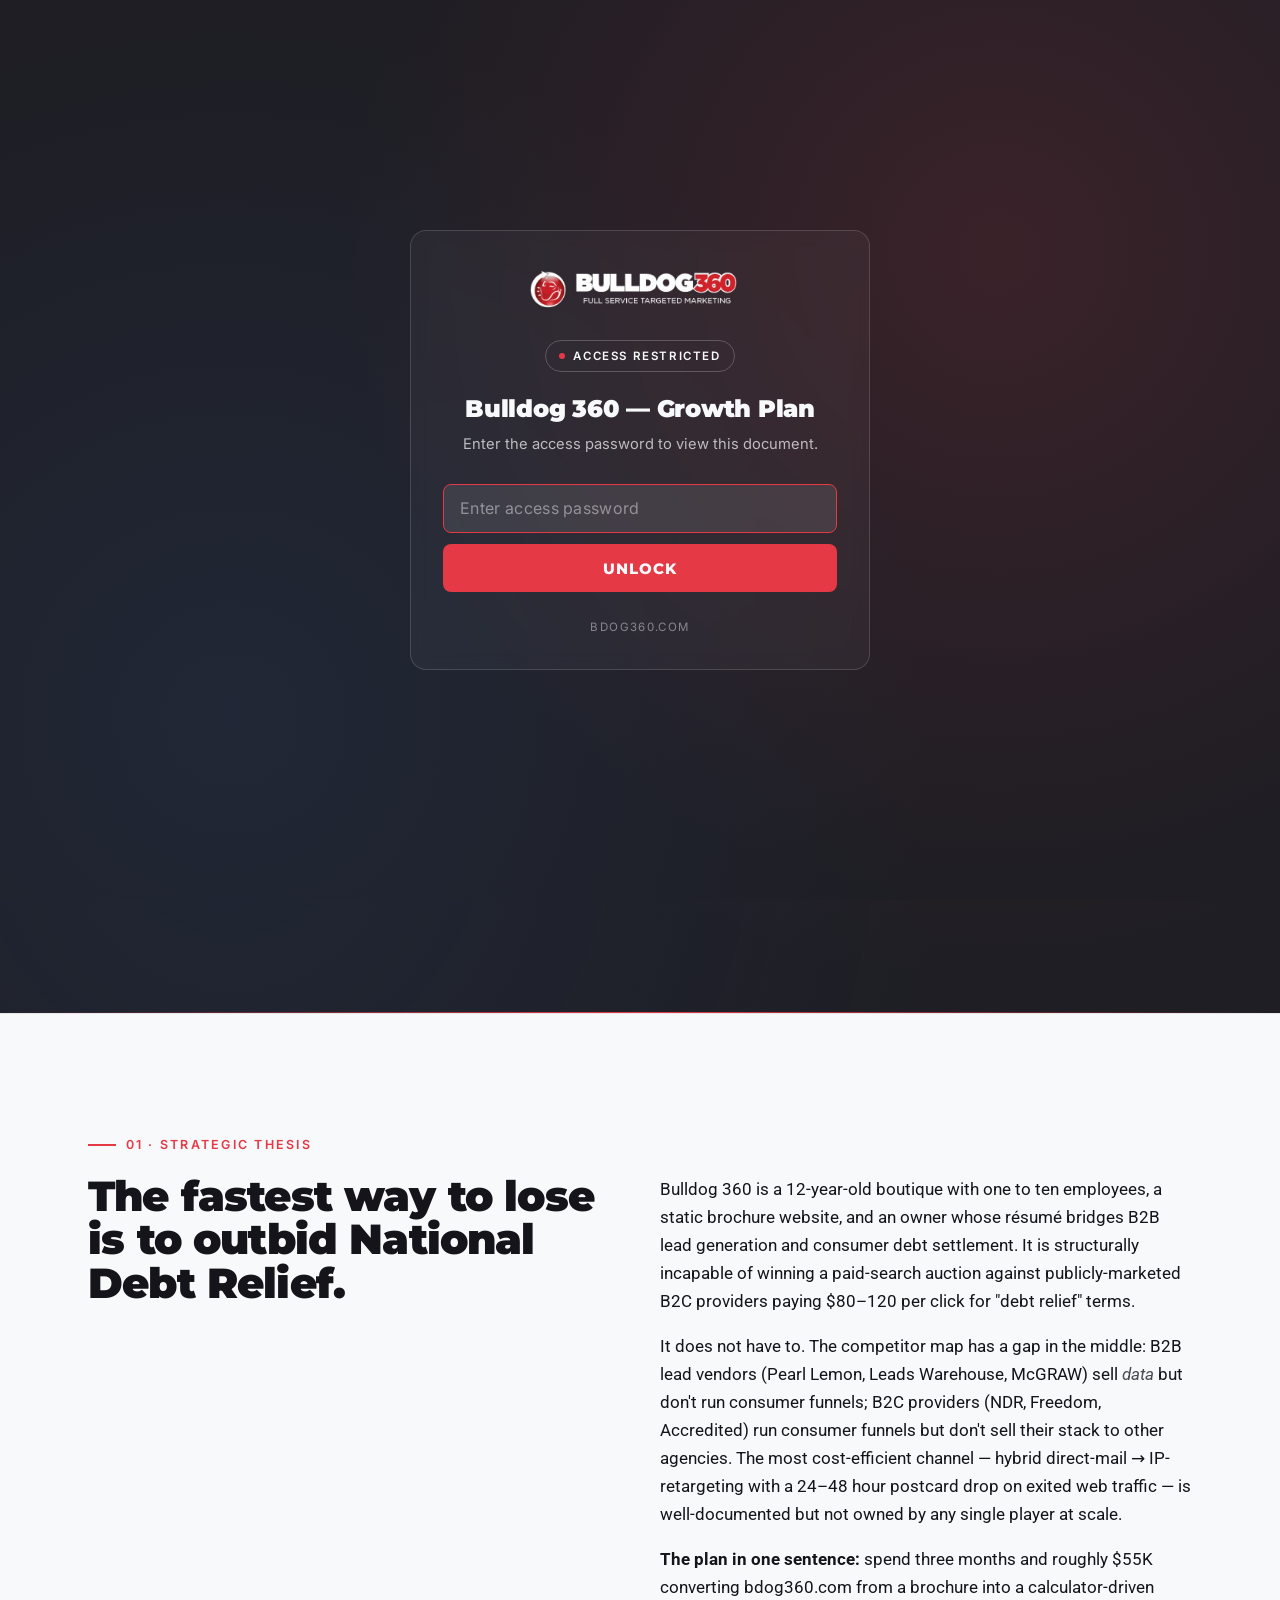
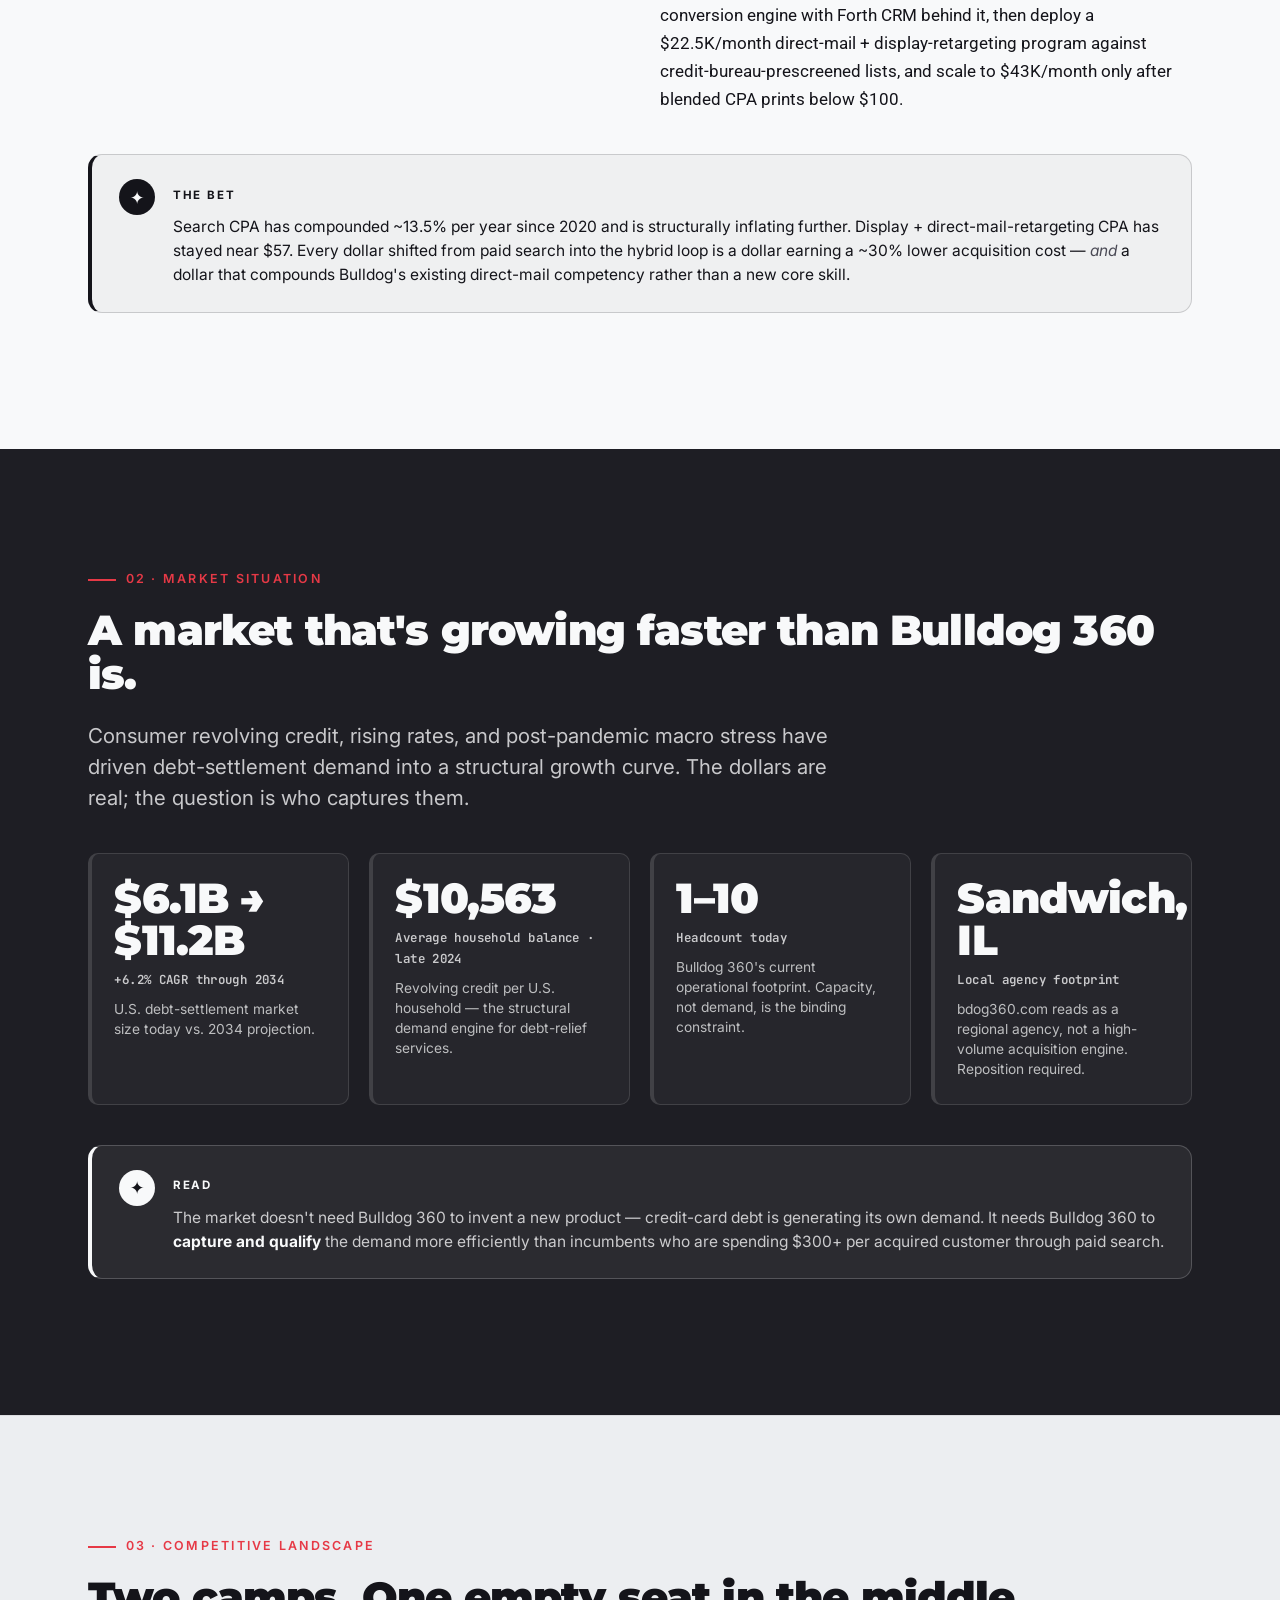
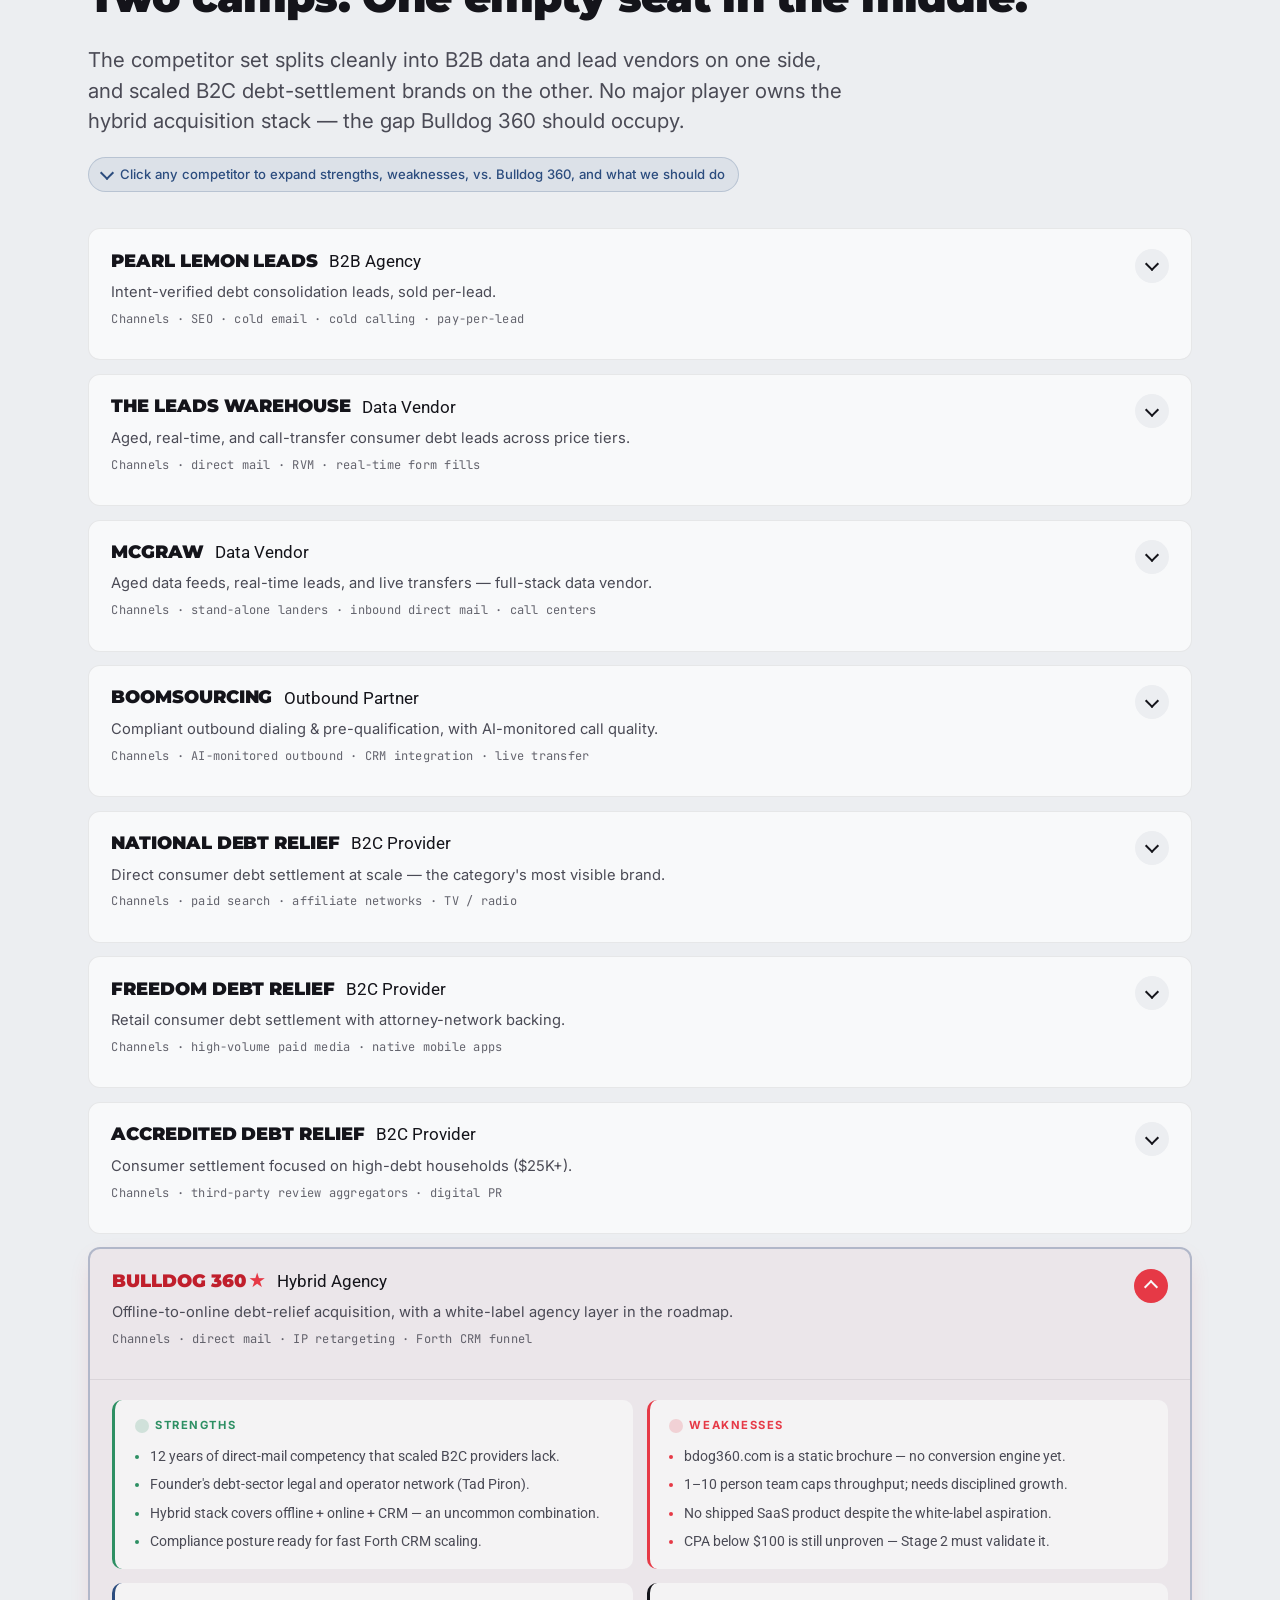
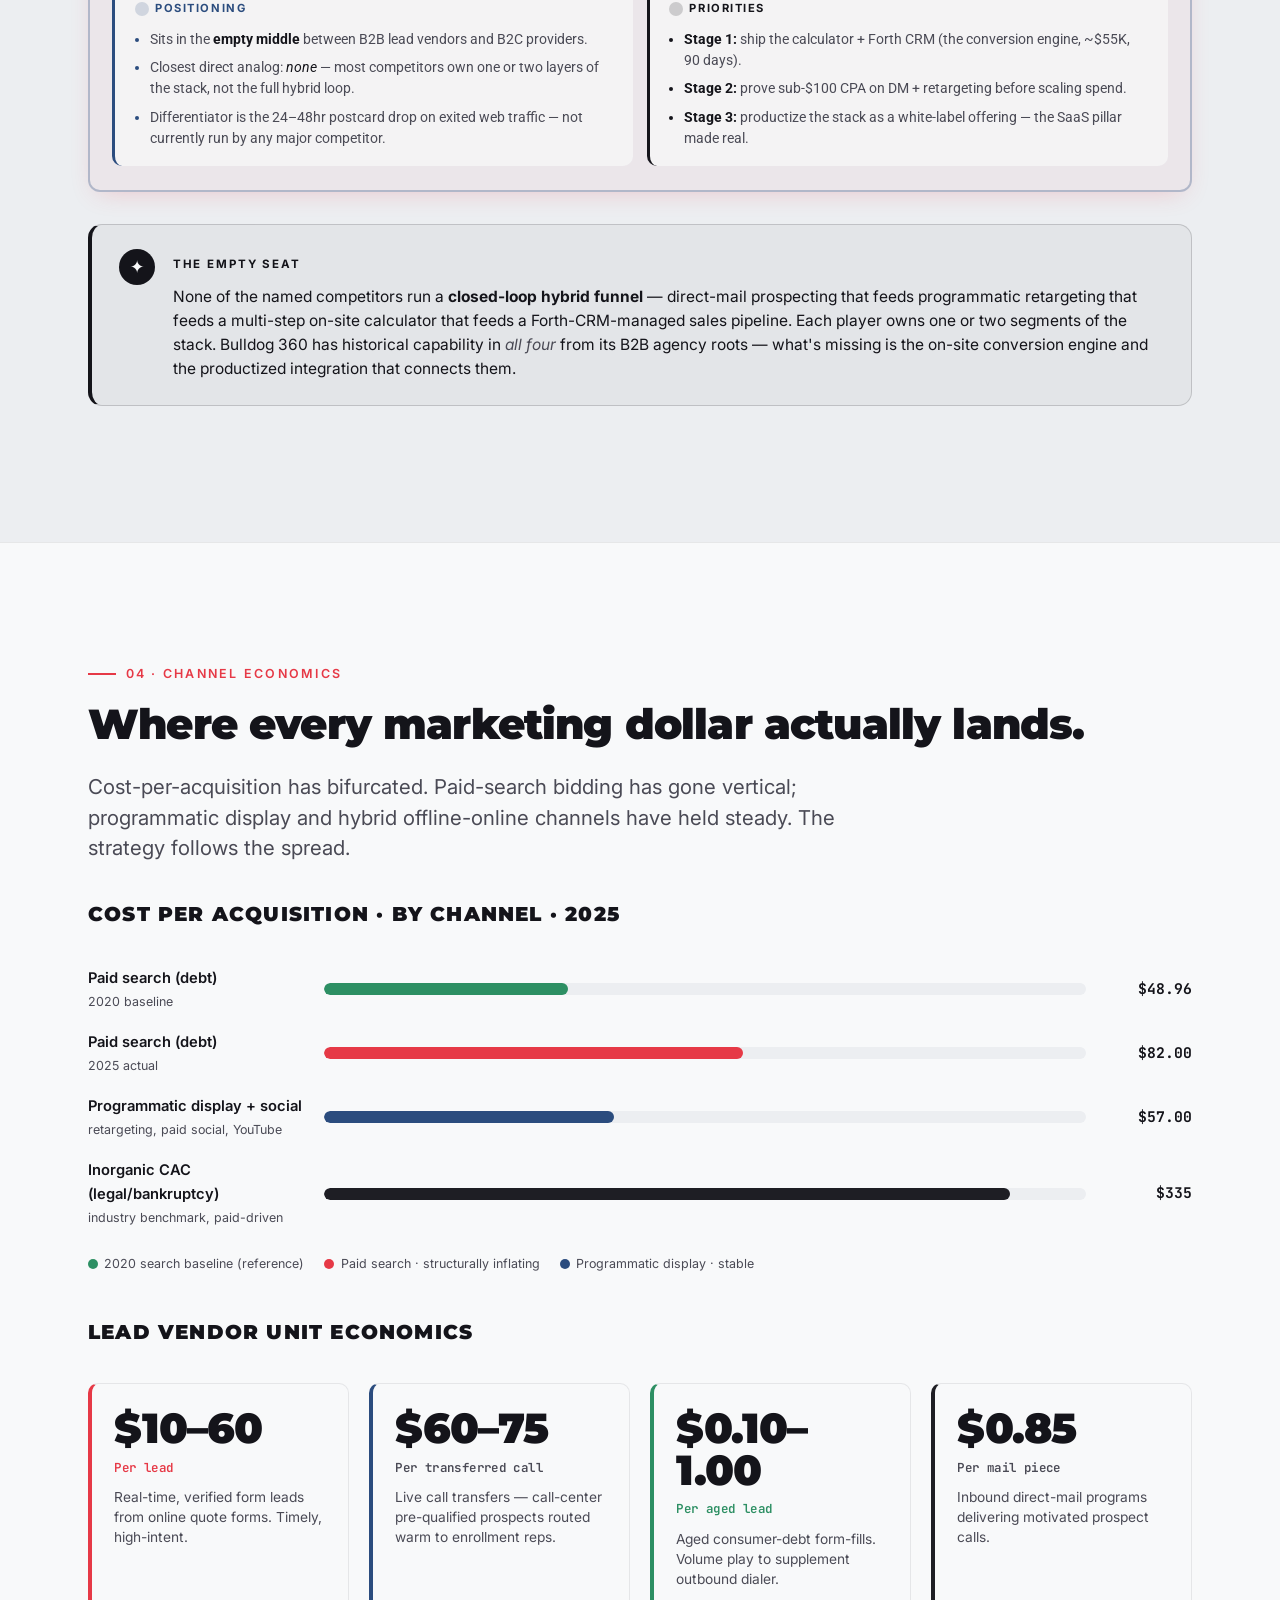
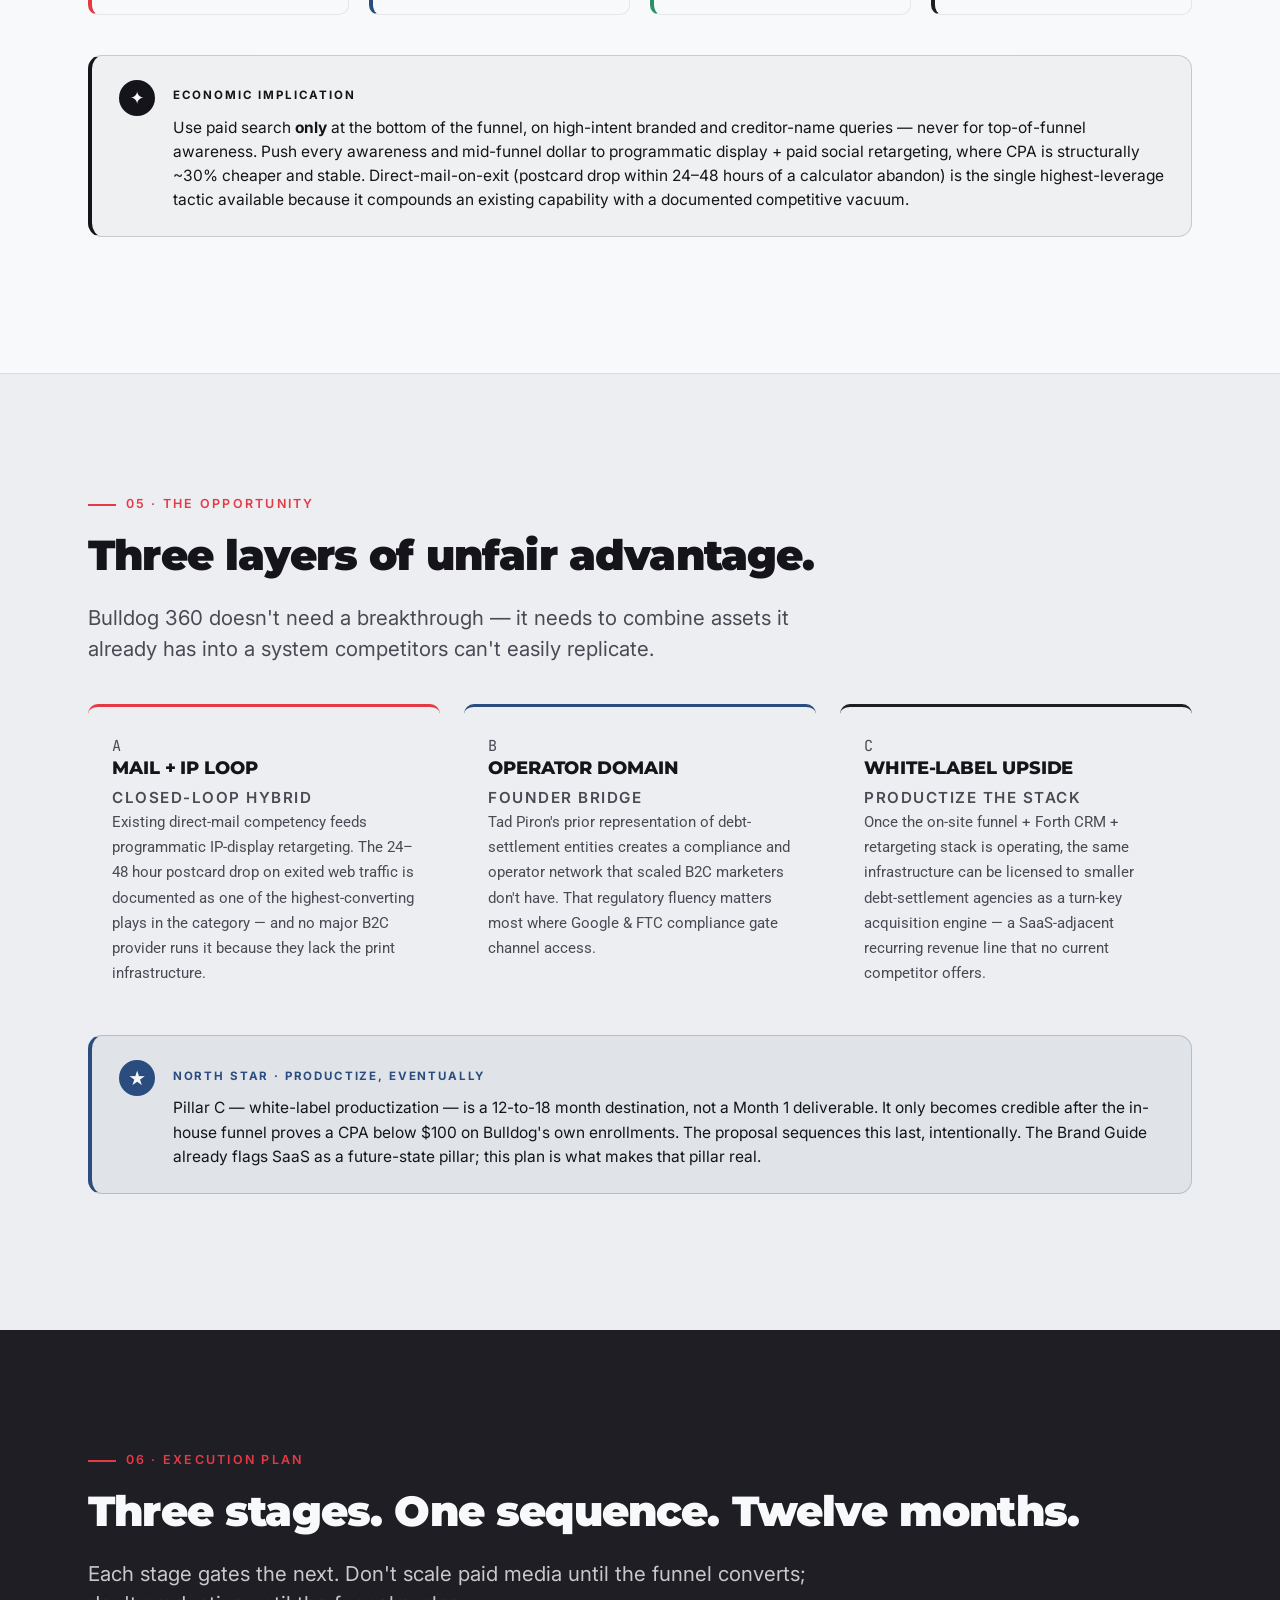
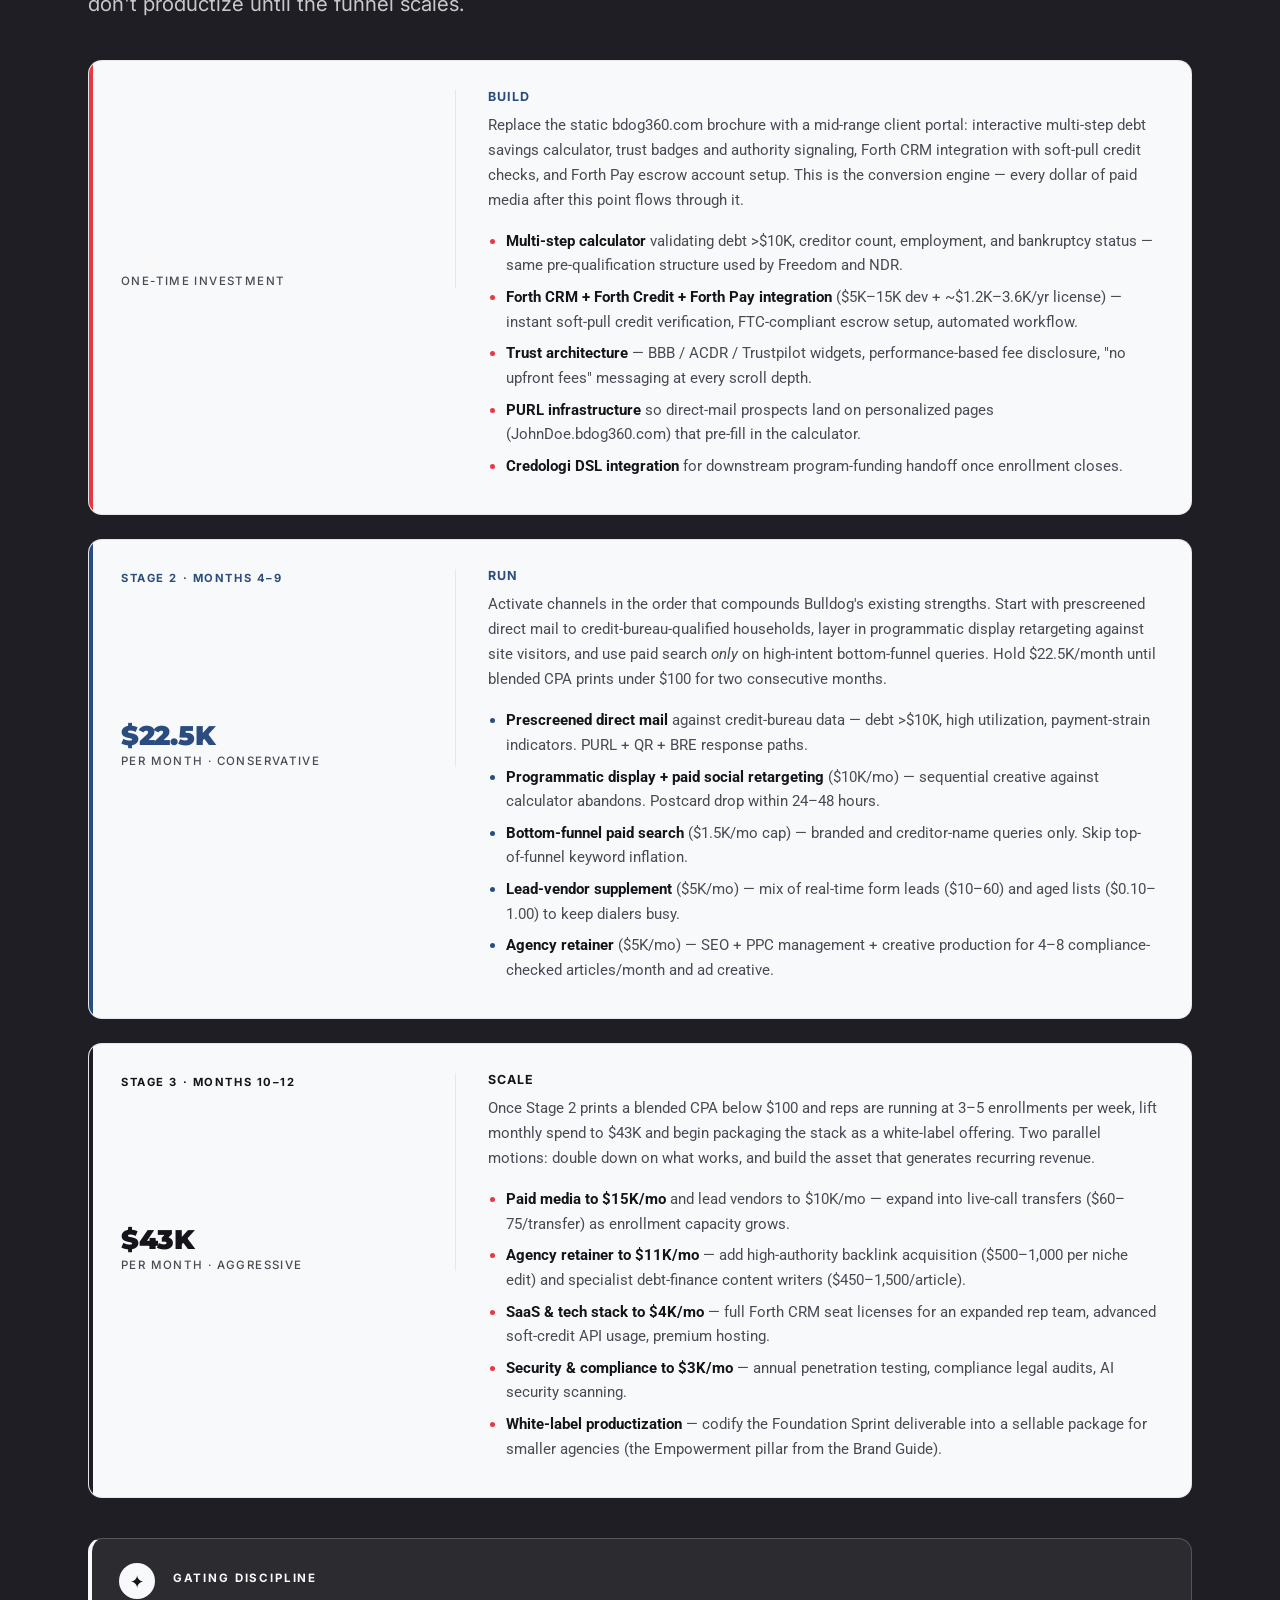
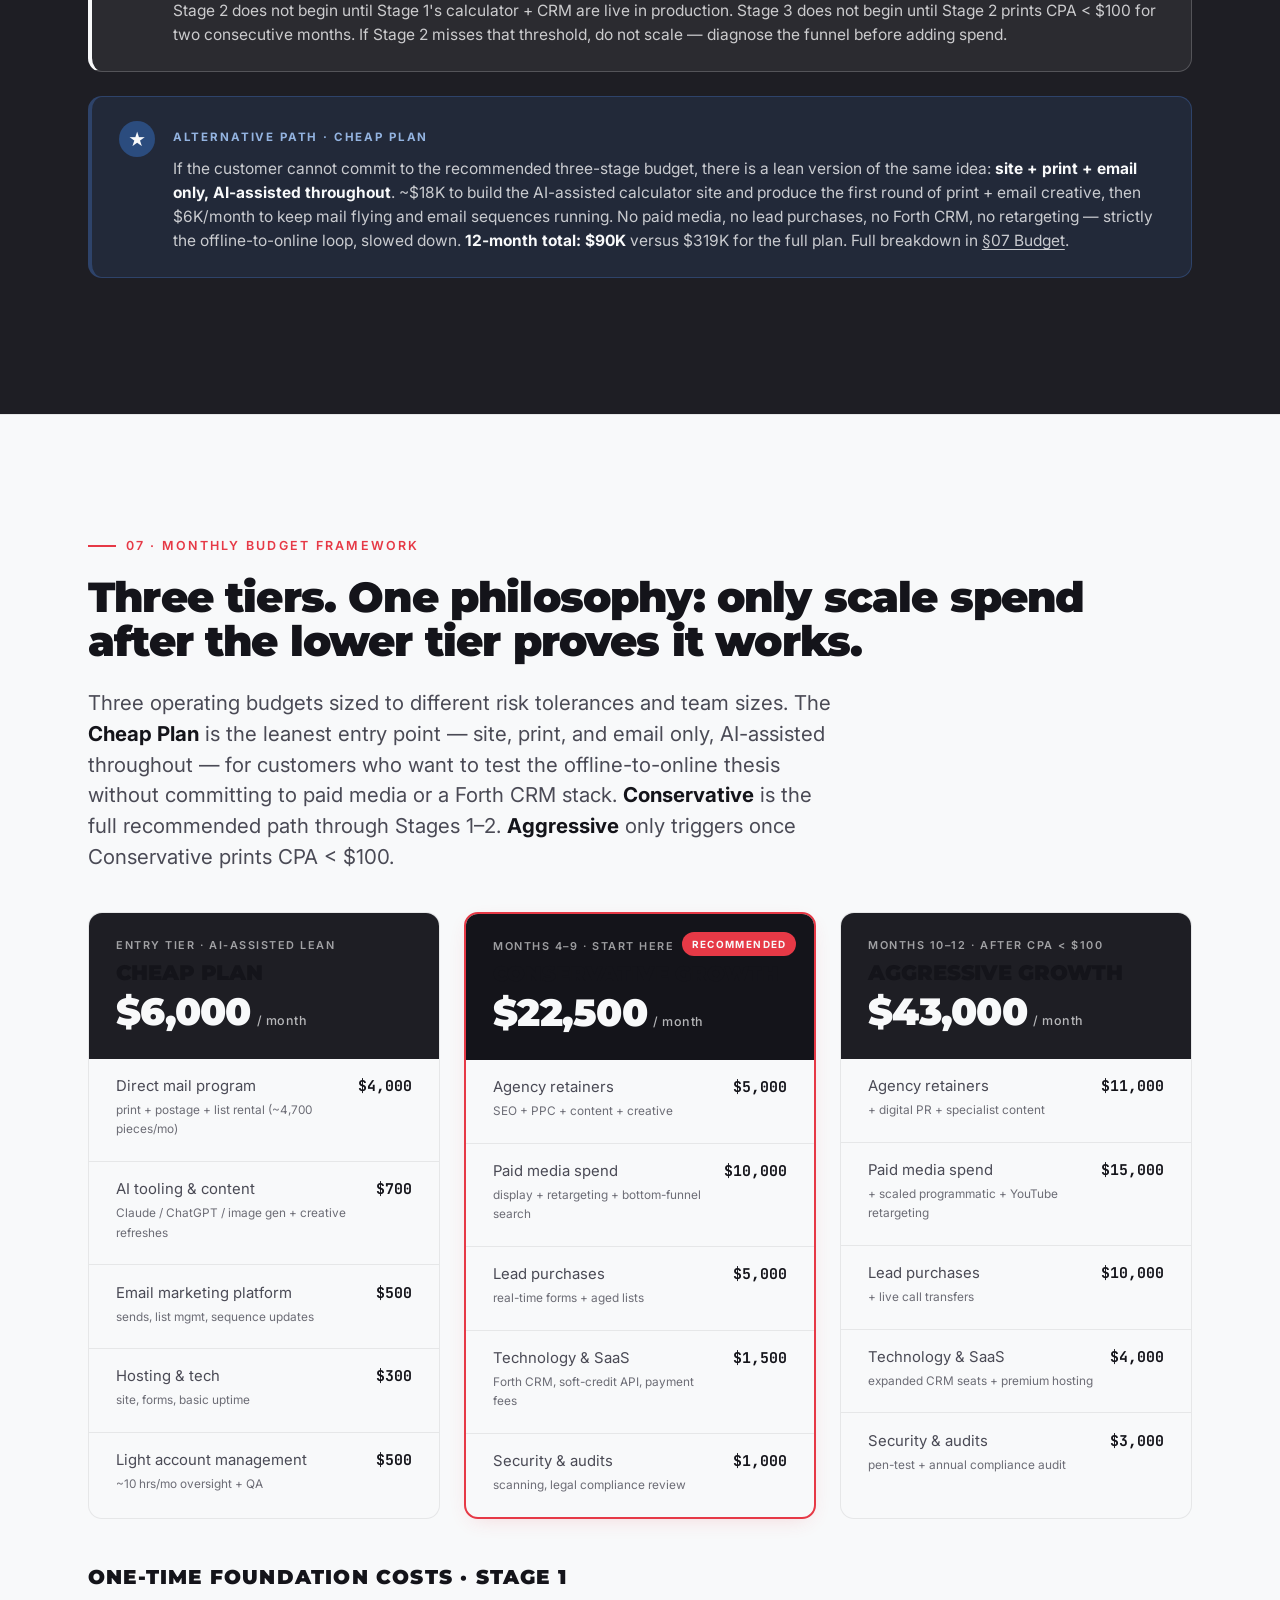
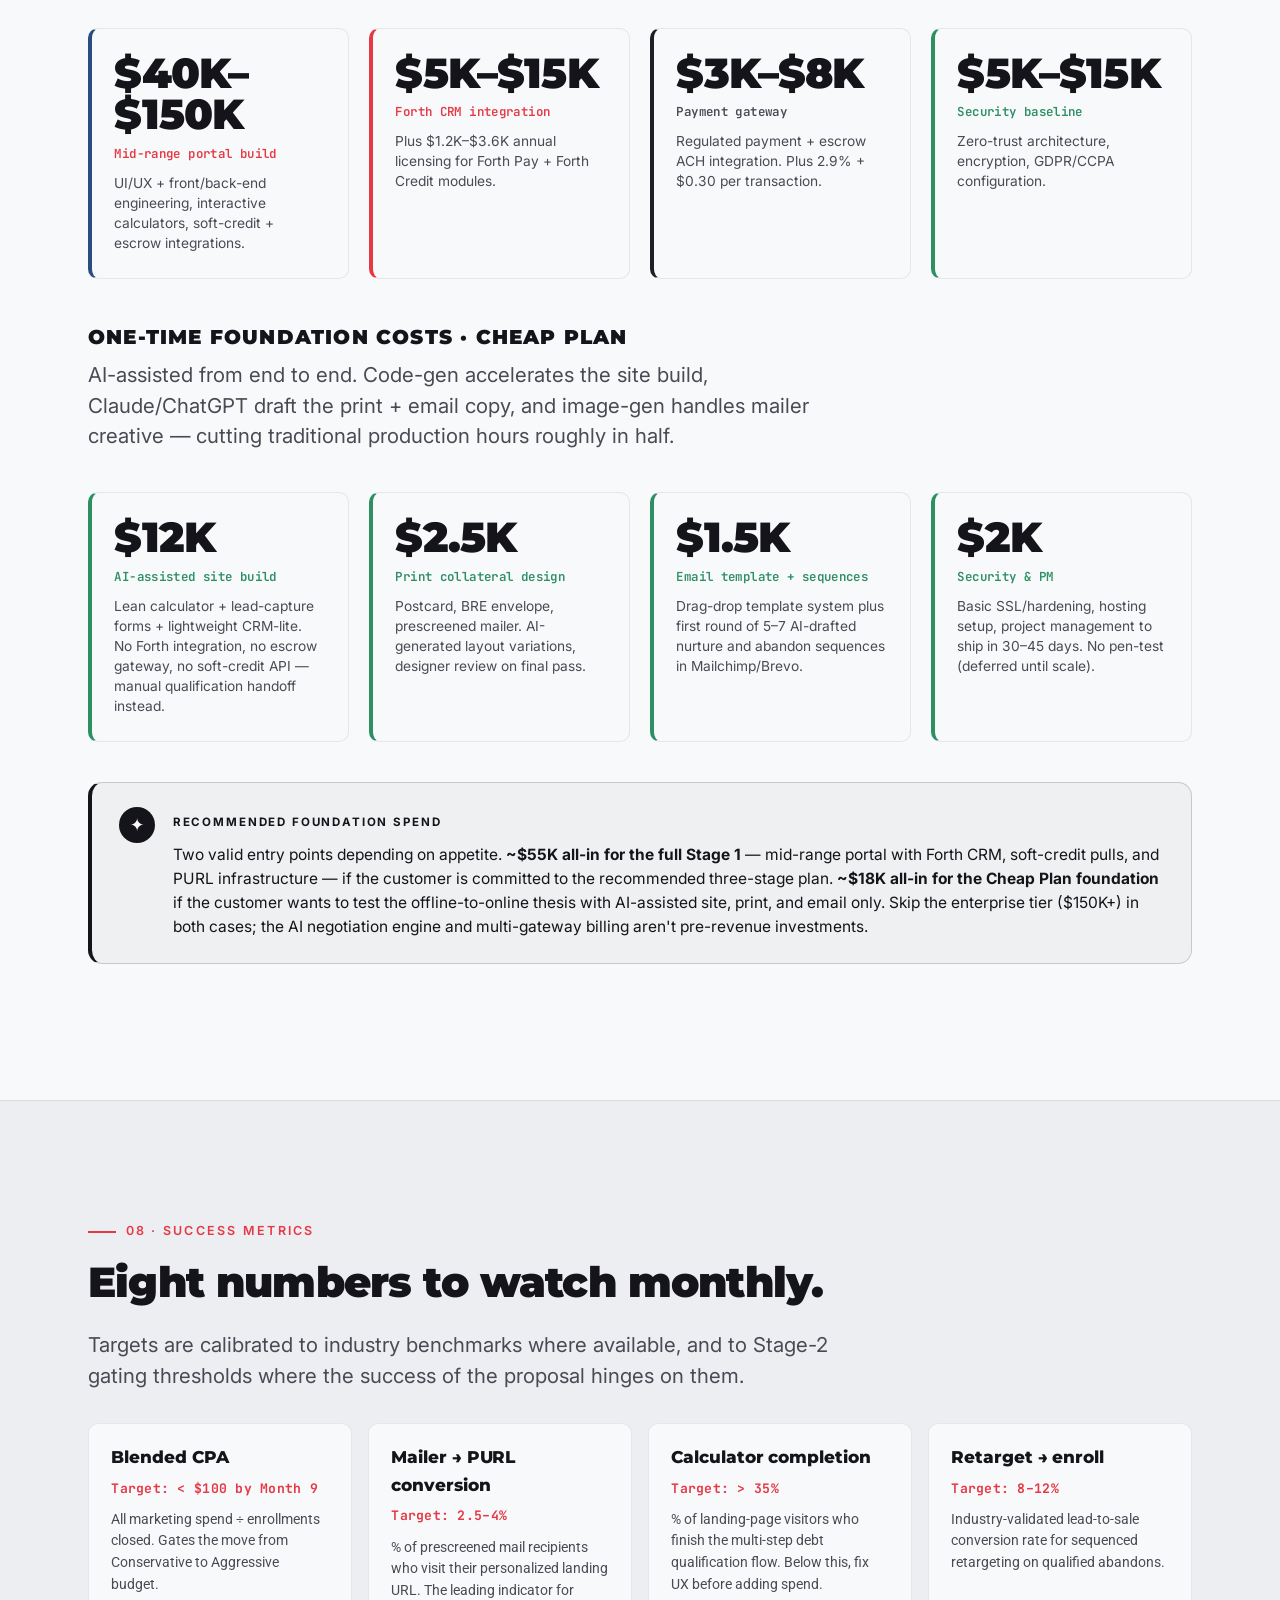
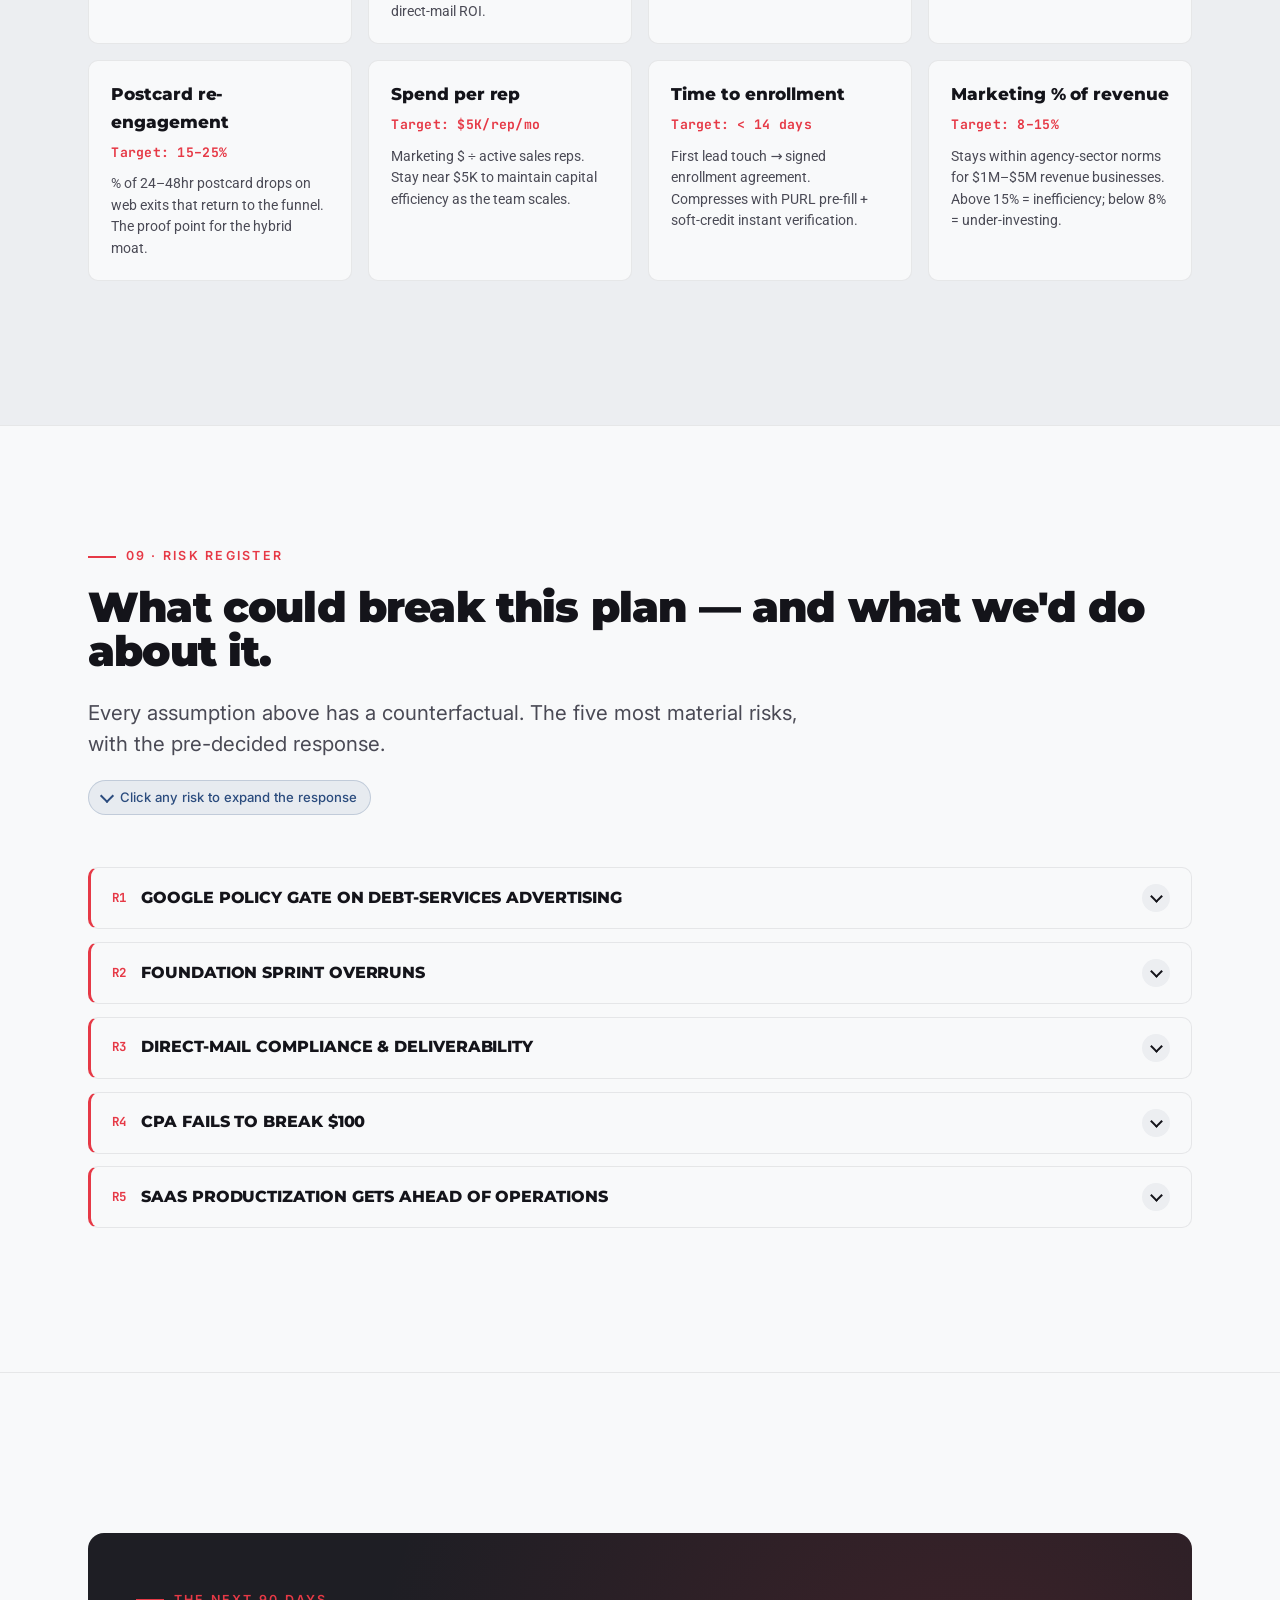
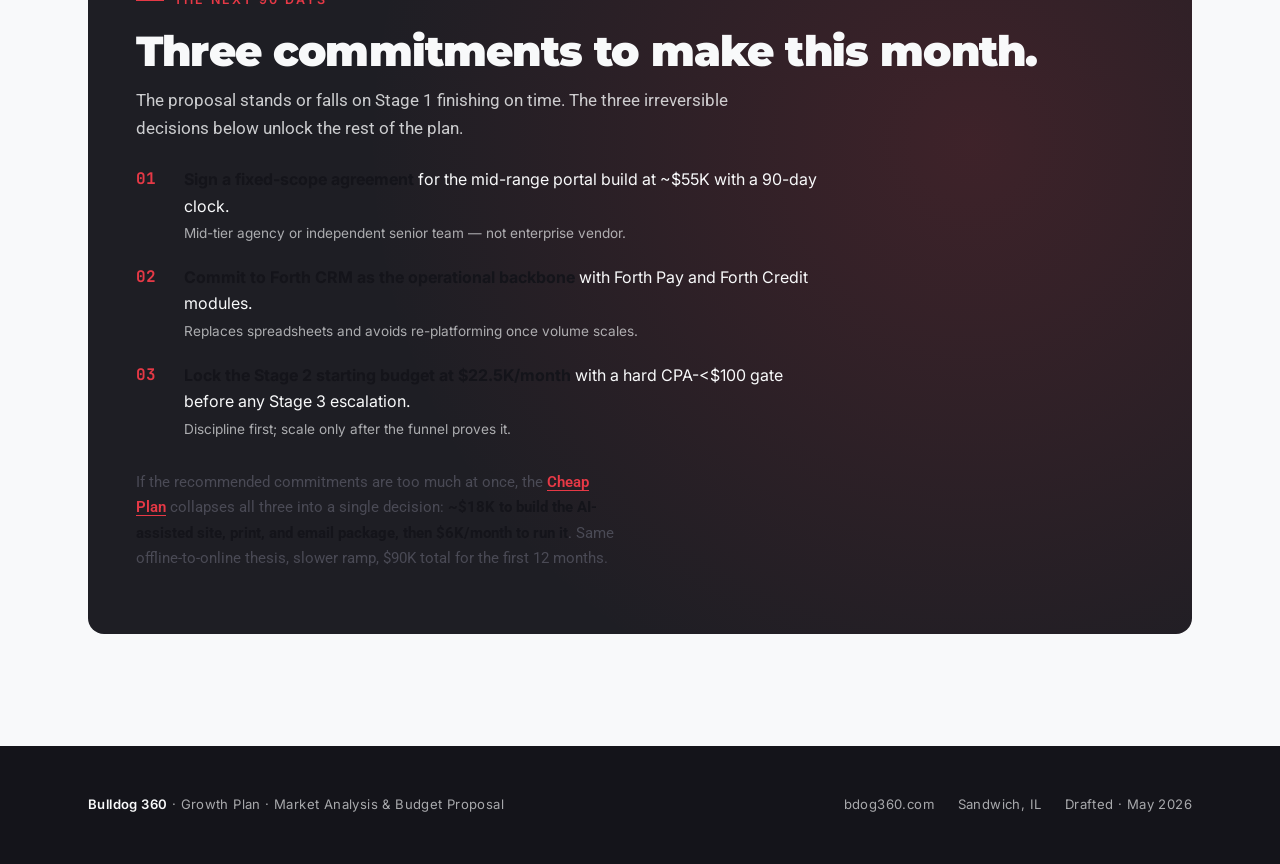
==== commit 60454ab5: "Add Cheap Plan tier (site + print + email, AI-assisted) Introduces a $18K one-time + $6K/month entry" ====
--- a/index.html
+++ b/index.html
@@ -3,6 +3,10 @@
 <head>
   <meta charset="utf-8">
   <meta name="viewport" content="width=device-width, initial-scale=1">
+  <link rel="icon" href="favicon.ico" sizes="any">
+  <link rel="icon" type="image/png" href="assets/favicon-32.png" sizes="32x32">
+  <link rel="icon" type="image/png" href="assets/favicon-192.png" sizes="192x192">
+  <link rel="apple-touch-icon" href="assets/apple-touch-icon.png">
   <title>Bulldog 360 — Market Analysis &amp; Growth Proposal</title>
   <meta name="description" content="A market analysis and phased growth proposal for Bulldog 360 — how to budget and execute against U.S. debt-relief competitors over the next 12 months.">
   <link rel="preconnect" href="https://fonts.googleapis.com">
@@ -11,7 +15,9 @@
   <link rel="stylesheet" href="brand-guide.css">
   <link rel="stylesheet" href="budget-proposal.css">
   <link rel="stylesheet" href="gate.css">
+  <link rel="stylesheet" href="admin-menu.css">
   <script defer src="gate.js"></script>
+  <script defer src="admin-menu.js"></script>
 </head>
 <body>
 
@@ -77,8 +83,8 @@
           <span class="l">Stable display + retargeting CPA</span>
         </div>
         <div class="hero__num">
-          <span class="v">$22.5<em>K</em>→<em>$43K</em></span>
-          <span class="l">Recommended monthly spend, Conservative → Aggressive</span>
+          <span class="v">$6<em>K</em>→<em>$43K</em></span>
+          <span class="l">Monthly spend range, Cheap → Conservative → Aggressive</span>
         </div>
       </div>
     </div>
@@ -795,6 +801,16 @@
           <p>Stage 2 does not begin until Stage 1's calculator + CRM are live in production. Stage 3 does not begin until Stage 2 prints CPA &lt; $100 for two consecutive months. If Stage 2 misses that threshold, do not scale — diagnose the funnel before adding spend.</p>
         </div>
       </div>
+
+      <div class="callout callout--north-star">
+        <div class="callout__glyph" aria-hidden="true">★</div>
+        <div>
+          <p class="callout__label">Alternative path · Cheap Plan</p>
+        </div>
+        <div class="callout__body">
+          <p>If the customer cannot commit to the recommended three-stage budget, there is a lean version of the same idea: <strong>site + print + email only, AI-assisted throughout</strong>. ~$18K to build the AI-assisted calculator site and produce the first round of print + email creative, then $6K/month to keep mail flying and email sequences running. No paid media, no lead purchases, no Forth CRM, no retargeting — strictly the offline-to-online loop, slowed down. <strong>12-month total: $90K</strong> versus $319K for the full plan. Full breakdown in <a href="#budget" style="color:inherit;text-decoration:underline">§07 Budget</a>.</p>
+        </div>
+      </div>
     </div>
   </section>
 
@@ -804,10 +820,40 @@
   <section class="section" id="budget">
     <div class="wrap">
       <p class="eyebrow">07 · Monthly Budget Framework</p>
-      <h2>Conservative first. Aggressive only after proof.</h2>
-      <p class="lede">Two operating budgets sized to a sales team of 3–5 enrollment reps. The recommendation is to run Conservative through Stages 1–2, then graduate to Aggressive once CPA gating is met.</p>
+      <h2>Three tiers. One philosophy: only scale spend after the lower tier proves it works.</h2>
+      <p class="lede">Three operating budgets sized to different risk tolerances and team sizes. The <strong>Cheap Plan</strong> is the leanest entry point — site, print, and email only, AI-assisted throughout — for customers who want to test the offline-to-online thesis without committing to paid media or a Forth CRM stack. <strong>Conservative</strong> is the full recommended path through Stages 1–2. <strong>Aggressive</strong> only triggers once Conservative prints CPA &lt; $100.</p>
 
       <div class="budget-compare">
+
+        <article class="budget-card">
+          <div class="budget-card__head">
+            <p class="budget-card__tag">Entry tier · AI-assisted lean</p>
+            <h3 class="budget-card__name">Cheap Plan</h3>
+            <p class="budget-card__total">$6,000<small>/ month</small></p>
+          </div>
+          <ul class="budget-card__lines">
+            <li>
+              <span class="item">Direct mail program<small>print + postage + list rental (~4,700 pieces/mo)</small></span>
+              <span class="amt">$4,000</span>
+            </li>
+            <li>
+              <span class="item">AI tooling &amp; content<small>Claude / ChatGPT / image gen + creative refreshes</small></span>
+              <span class="amt">$700</span>
+            </li>
+            <li>
+              <span class="item">Email marketing platform<small>sends, list mgmt, sequence updates</small></span>
+              <span class="amt">$500</span>
+            </li>
+            <li>
+              <span class="item">Hosting &amp; tech<small>site, forms, basic uptime</small></span>
+              <span class="amt">$300</span>
+            </li>
+            <li>
+              <span class="item">Light account management<small>~10 hrs/mo oversight + QA</small></span>
+              <span class="amt">$500</span>
+            </li>
+          </ul>
+        </article>
 
         <article class="budget-card budget-card--rec">
           <div class="budget-card__head">
@@ -895,13 +941,38 @@
         </div>
       </div>
 
+      <h3 style="margin-top:3rem">One-time foundation costs · Cheap Plan</h3>
+      <p class="lede" style="margin-top:.75rem">AI-assisted from end to end. Code-gen accelerates the site build, Claude/ChatGPT draft the print + email copy, and image-gen handles mailer creative — cutting traditional production hours roughly in half.</p>
+      <div class="stat-grid">
+        <div class="stat stat--good">
+          <p class="stat__value">$12K</p>
+          <p class="stat__delta stat__delta--good">AI-assisted site build</p>
+          <p class="stat__label">Lean calculator + lead-capture forms + lightweight CRM-lite. No Forth integration, no escrow gateway, no soft-credit API — manual qualification handoff instead.</p>
+        </div>
+        <div class="stat stat--good">
+          <p class="stat__value">$2.5K</p>
+          <p class="stat__delta stat__delta--good">Print collateral design</p>
+          <p class="stat__label">Postcard, BRE envelope, prescreened mailer. AI-generated layout variations, designer review on final pass.</p>
+        </div>
+        <div class="stat stat--good">
+          <p class="stat__value">$1.5K</p>
+          <p class="stat__delta stat__delta--good">Email template + sequences</p>
+          <p class="stat__label">Drag-drop template system plus first round of 5–7 AI-drafted nurture and abandon sequences in Mailchimp/Brevo.</p>
+        </div>
+        <div class="stat stat--good">
+          <p class="stat__value">$2K</p>
+          <p class="stat__delta stat__delta--good">Security &amp; PM</p>
+          <p class="stat__label">Basic SSL/hardening, hosting setup, project management to ship in 30–45 days. No pen-test (deferred until scale).</p>
+        </div>
+      </div>
+
       <div class="callout callout--insight">
         <div class="callout__glyph" aria-hidden="true">✦</div>
         <div>
           <p class="callout__label">Recommended foundation spend</p>
         </div>
         <div class="callout__body">
-          <p>Target <strong>~$55K all-in for Stage 1</strong> — a focused mid-range portal build with Forth CRM integration, soft-credit pulls, and PURL infrastructure. Skip the enterprise tier ($150K+) until white-label productization in Year 2 requires it; the AI negotiation engine and multi-gateway billing aren't pre-revenue investments.</p>
+          <p>Two valid entry points depending on appetite. <strong>~$55K all-in for the full Stage 1</strong> — mid-range portal with Forth CRM, soft-credit pulls, and PURL infrastructure — if the customer is committed to the recommended three-stage plan. <strong>~$18K all-in for the Cheap Plan foundation</strong> if the customer wants to test the offline-to-online thesis with AI-assisted site, print, and email only. Skip the enterprise tier ($150K+) in both cases; the AI negotiation engine and multi-gateway billing aren't pre-revenue investments.</p>
         </div>
       </div>
     </div>
@@ -1062,6 +1133,7 @@
           <li><strong>Commit to Forth CRM as the operational backbone</strong> with Forth Pay and Forth Credit modules.<small>Replaces spreadsheets and avoids re-platforming once volume scales.</small></li>
           <li><strong>Lock the Stage 2 starting budget at $22.5K/month</strong> with a hard CPA-&lt;$100 gate before any Stage 3 escalation.<small>Discipline first; scale only after the funnel proves it.</small></li>
         </ol>
+        <p style="margin-top:1.5rem;font-family:var(--f-body);color:var(--ink-soft);font-size:.95rem">If the recommended commitments are too much at once, the <a href="#budget" style="color:var(--crimson);font-weight:600">Cheap Plan</a> collapses all three into a single decision: <strong>~$18K to build the AI-assisted site, print, and email package, then $6K/month to run it</strong>. Same offline-to-online thesis, slower ramp, $90K total for the first 12 months.</p>
       </div>
     </div>
   </section>
--- a/brand-guide.css
+++ b/brand-guide.css
@@ -153,7 +153,8 @@
   color: var(--ink-soft);
   max-width: 58ch;
 }
-.section--dark .lede { color: rgba(248, 249, 250, 0.78); }
+.section--dark .lede,
+.hero .lede { color: rgba(248, 249, 250, 0.78); }
 
 /* ============================================================
    Hero
--- a/budget-proposal.css
+++ b/budget-proposal.css
@@ -347,7 +347,7 @@
    ============================================================ */
 .budget-compare {
   display: grid;
-  grid-template-columns: 1fr 1fr;
+  grid-template-columns: repeat(auto-fit, minmax(280px, 1fr));
   gap: 1.5rem;
   margin: 2.5rem 0;
 }
--- a/admin-menu.css
+++ b/admin-menu.css
@@ -0,0 +1,193 @@
+/* ============================================================
+   Bulldog 360 — Admin menu
+   Floating bottom-right button + popover with links to all
+   internal admin pages. Self-contained: pages only need to
+   link this stylesheet and admin-menu.js.
+   ============================================================ */
+
+/* Hide while the gate is up so the menu can't be used pre-auth */
+html.bdog-locked .admin-menu { display: none !important; }
+
+.admin-menu {
+  position: fixed;
+  right: clamp(1rem, 2.5vw, 1.75rem);
+  bottom: clamp(1rem, 2.5vw, 1.75rem);
+  z-index: 9000;
+  font-family: "Inter", system-ui, sans-serif;
+}
+
+/* ---------- Trigger button ---------- */
+.admin-menu__trigger {
+  width: 44px;
+  height: 44px;
+  border-radius: 50%;
+  border: 1.5px solid rgba(43, 76, 126, 0.6);
+  background: rgba(30, 30, 36, 0.85);
+  color: #f8f9fa;
+  font-family: "Montserrat", system-ui, sans-serif;
+  font-weight: 800;
+  font-size: 1rem;
+  letter-spacing: 0.04em;
+  cursor: pointer;
+  display: grid;
+  place-items: center;
+  backdrop-filter: blur(8px);
+  -webkit-backdrop-filter: blur(8px);
+  box-shadow: 0 6px 18px -6px rgba(0, 0, 0, 0.4);
+  transition:
+    background 0.18s ease,
+    transform 0.18s ease,
+    border-color 0.18s ease,
+    color 0.18s ease;
+}
+.admin-menu__trigger:hover {
+  background: rgba(43, 76, 126, 0.35);
+  border-color: rgba(43, 76, 126, 0.9);
+}
+.admin-menu__trigger:focus-visible {
+  outline: 2px solid #e63946;
+  outline-offset: 3px;
+}
+.admin-menu__trigger:active { transform: translateY(1px); }
+.admin-menu[data-open="true"] .admin-menu__trigger {
+  background: #e63946;
+  border-color: #e63946;
+  color: #f8f9fa;
+}
+
+/* ---------- Popover panel ---------- */
+.admin-menu__panel {
+  position: absolute;
+  right: 0;
+  bottom: calc(100% + 0.75rem);
+  width: 340px;
+  max-width: calc(100vw - 2rem);
+  background:
+    linear-gradient(180deg, rgba(15, 23, 42, 0.96), rgba(15, 23, 42, 0.92)),
+    #0f172a;
+  border: 1px solid rgba(248, 249, 250, 0.12);
+  border-radius: 16px;
+  padding: 1.4rem 1rem 1.1rem;
+  box-shadow: 0 22px 60px -18px rgba(0, 0, 0, 0.7);
+  backdrop-filter: blur(14px);
+  -webkit-backdrop-filter: blur(14px);
+  opacity: 0;
+  transform: translateY(8px) scale(0.98);
+  pointer-events: none;
+  transition:
+    opacity 0.2s ease,
+    transform 0.2s ease;
+  transform-origin: bottom right;
+}
+.admin-menu[data-open="true"] .admin-menu__panel {
+  opacity: 1;
+  transform: translateY(0) scale(1);
+  pointer-events: auto;
+}
+
+.admin-menu__heading {
+  font-family: "Inter", system-ui, sans-serif;
+  font-size: 0.7rem;
+  font-weight: 600;
+  letter-spacing: 0.22em;
+  text-transform: uppercase;
+  color: rgba(248, 249, 250, 0.42);
+  margin: 0 0 1rem;
+  padding: 0 0.6rem;
+}
+
+.admin-menu__list {
+  display: grid;
+  gap: 0.2rem;
+  list-style: none;
+  margin: 0;
+  padding: 0;
+}
+
+/* ---------- Menu item ---------- */
+.admin-menu__item {
+  display: grid;
+  grid-template-columns: 44px 1fr;
+  gap: 0.9rem;
+  align-items: center;
+  padding: 0.6rem;
+  border-radius: 10px;
+  text-decoration: none;
+  color: inherit;
+  transition: background 0.15s ease;
+}
+.admin-menu__item:hover {
+  background: rgba(248, 249, 250, 0.05);
+}
+.admin-menu__item:focus-visible {
+  outline: 2px solid #e63946;
+  outline-offset: 2px;
+}
+.admin-menu__item[aria-current="page"] {
+  background: rgba(230, 57, 70, 0.1);
+}
+
+.admin-menu__icon {
+  width: 44px;
+  height: 44px;
+  border-radius: 10px;
+  background: rgba(43, 76, 126, 0.22);
+  border: 1px solid rgba(43, 76, 126, 0.38);
+  color: #93b3e0;
+  display: grid;
+  place-items: center;
+  flex-shrink: 0;
+  transition:
+    background 0.15s ease,
+    border-color 0.15s ease,
+    color 0.15s ease;
+}
+.admin-menu__item:hover .admin-menu__icon {
+  background: rgba(43, 76, 126, 0.32);
+  border-color: rgba(43, 76, 126, 0.55);
+}
+.admin-menu__item[aria-current="page"] .admin-menu__icon {
+  background: rgba(230, 57, 70, 0.2);
+  border-color: rgba(230, 57, 70, 0.5);
+  color: #ffb3b9;
+}
+.admin-menu__icon svg {
+  width: 22px;
+  height: 22px;
+  fill: none;
+  stroke: currentColor;
+  stroke-width: 1.6;
+  stroke-linecap: round;
+  stroke-linejoin: round;
+}
+
+.admin-menu__text { min-width: 0; }
+.admin-menu__title {
+  font-family: "Montserrat", system-ui, sans-serif;
+  font-weight: 800;
+  font-size: 1.05rem;
+  color: #f8f9fa;
+  margin: 0 0 0.1rem;
+  letter-spacing: -0.005em;
+  line-height: 1.2;
+}
+.admin-menu__sub {
+  font-family: "Inter", system-ui, sans-serif;
+  font-size: 0.85rem;
+  color: rgba(248, 249, 250, 0.55);
+  margin: 0;
+  line-height: 1.3;
+}
+
+/* Print + reduced-motion */
+@media print {
+  .admin-menu { display: none !important; }
+}
+@media (prefers-reduced-motion: reduce) {
+  .admin-menu__panel,
+  .admin-menu__trigger,
+  .admin-menu__item,
+  .admin-menu__icon {
+    transition: none;
+  }
+}
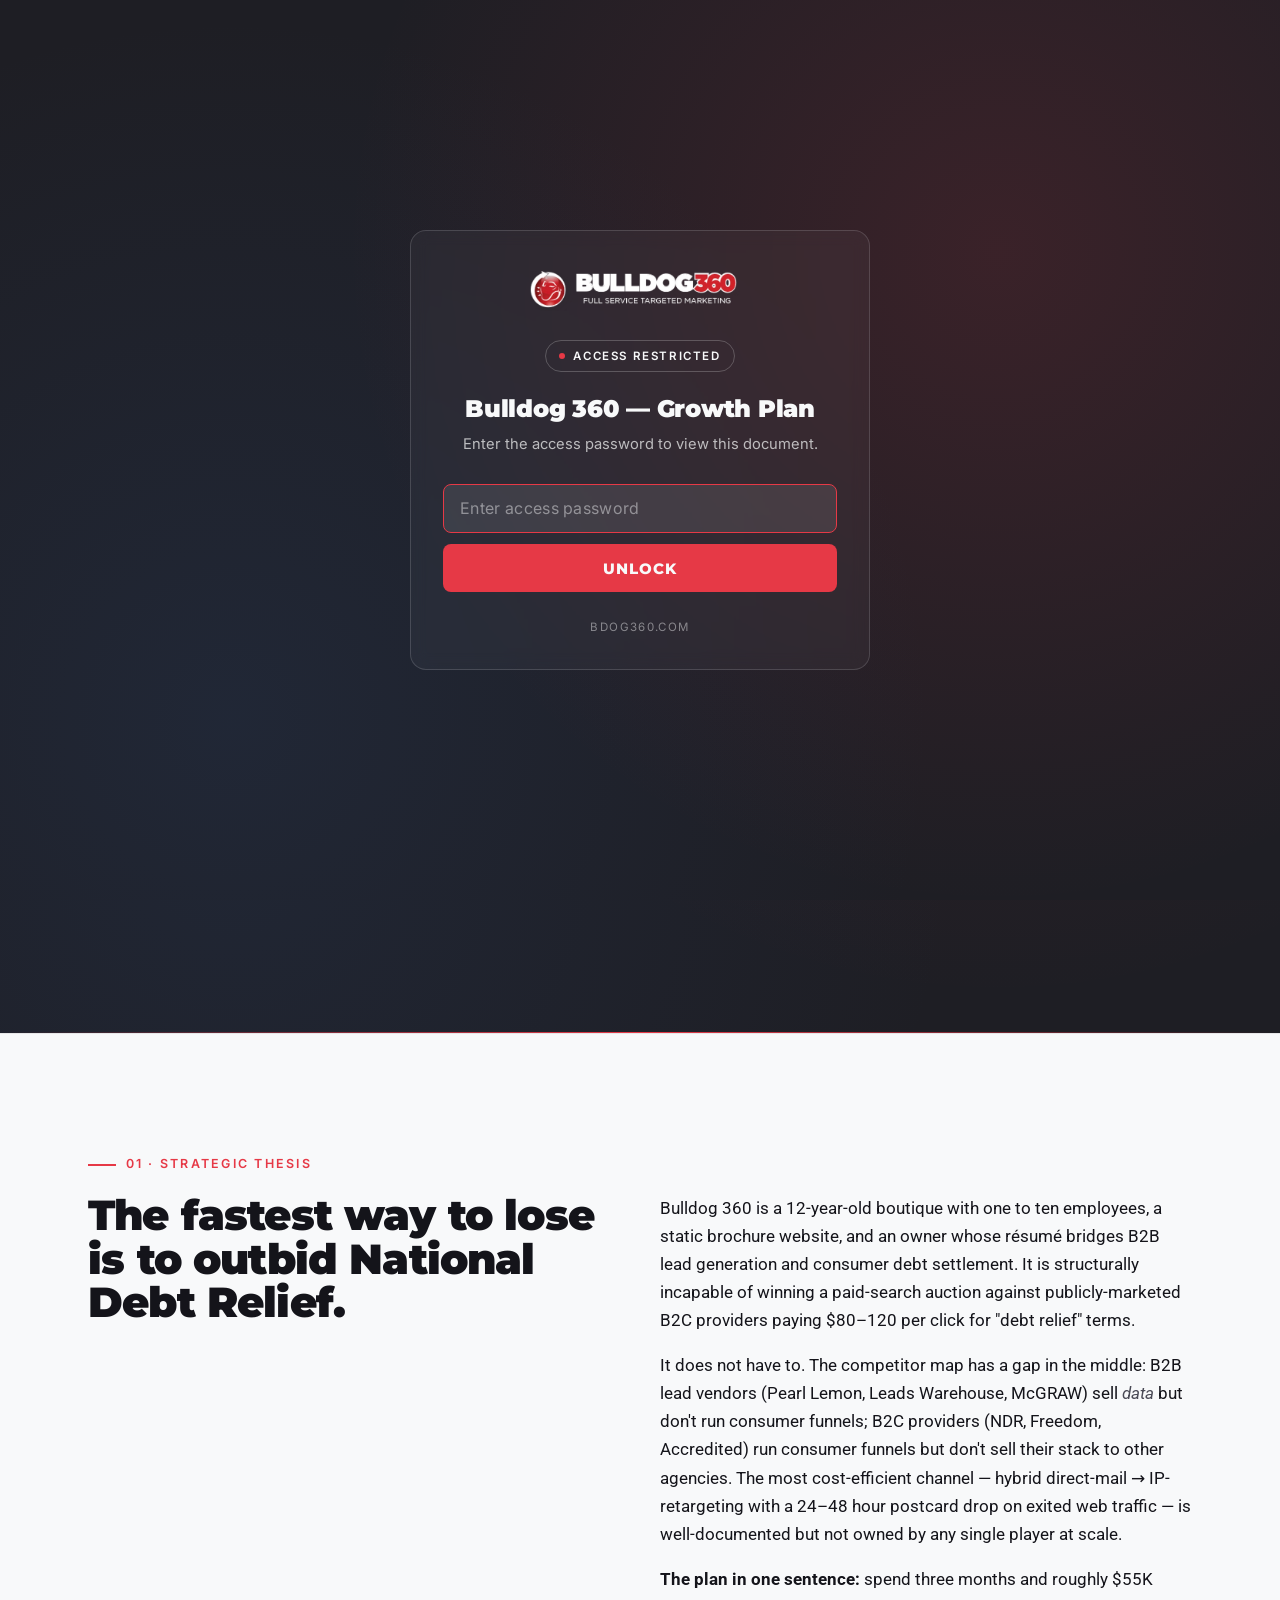
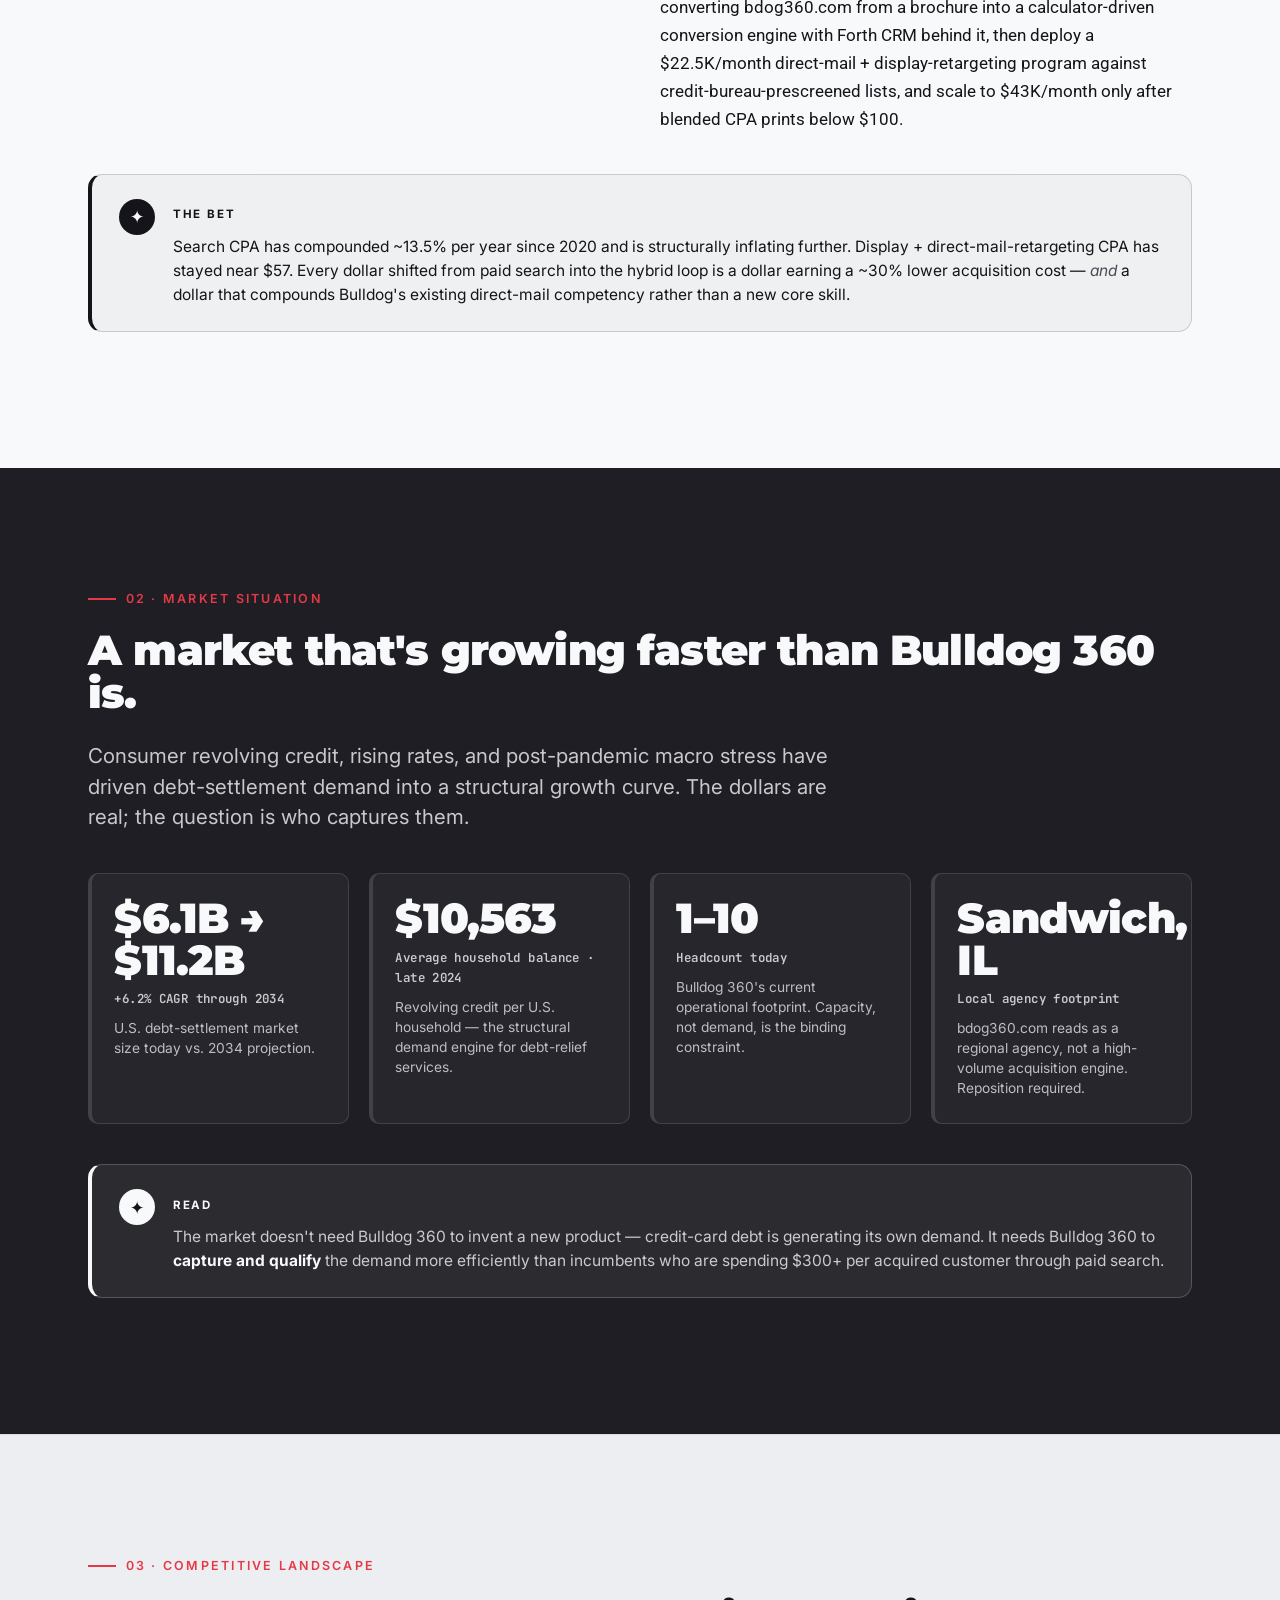
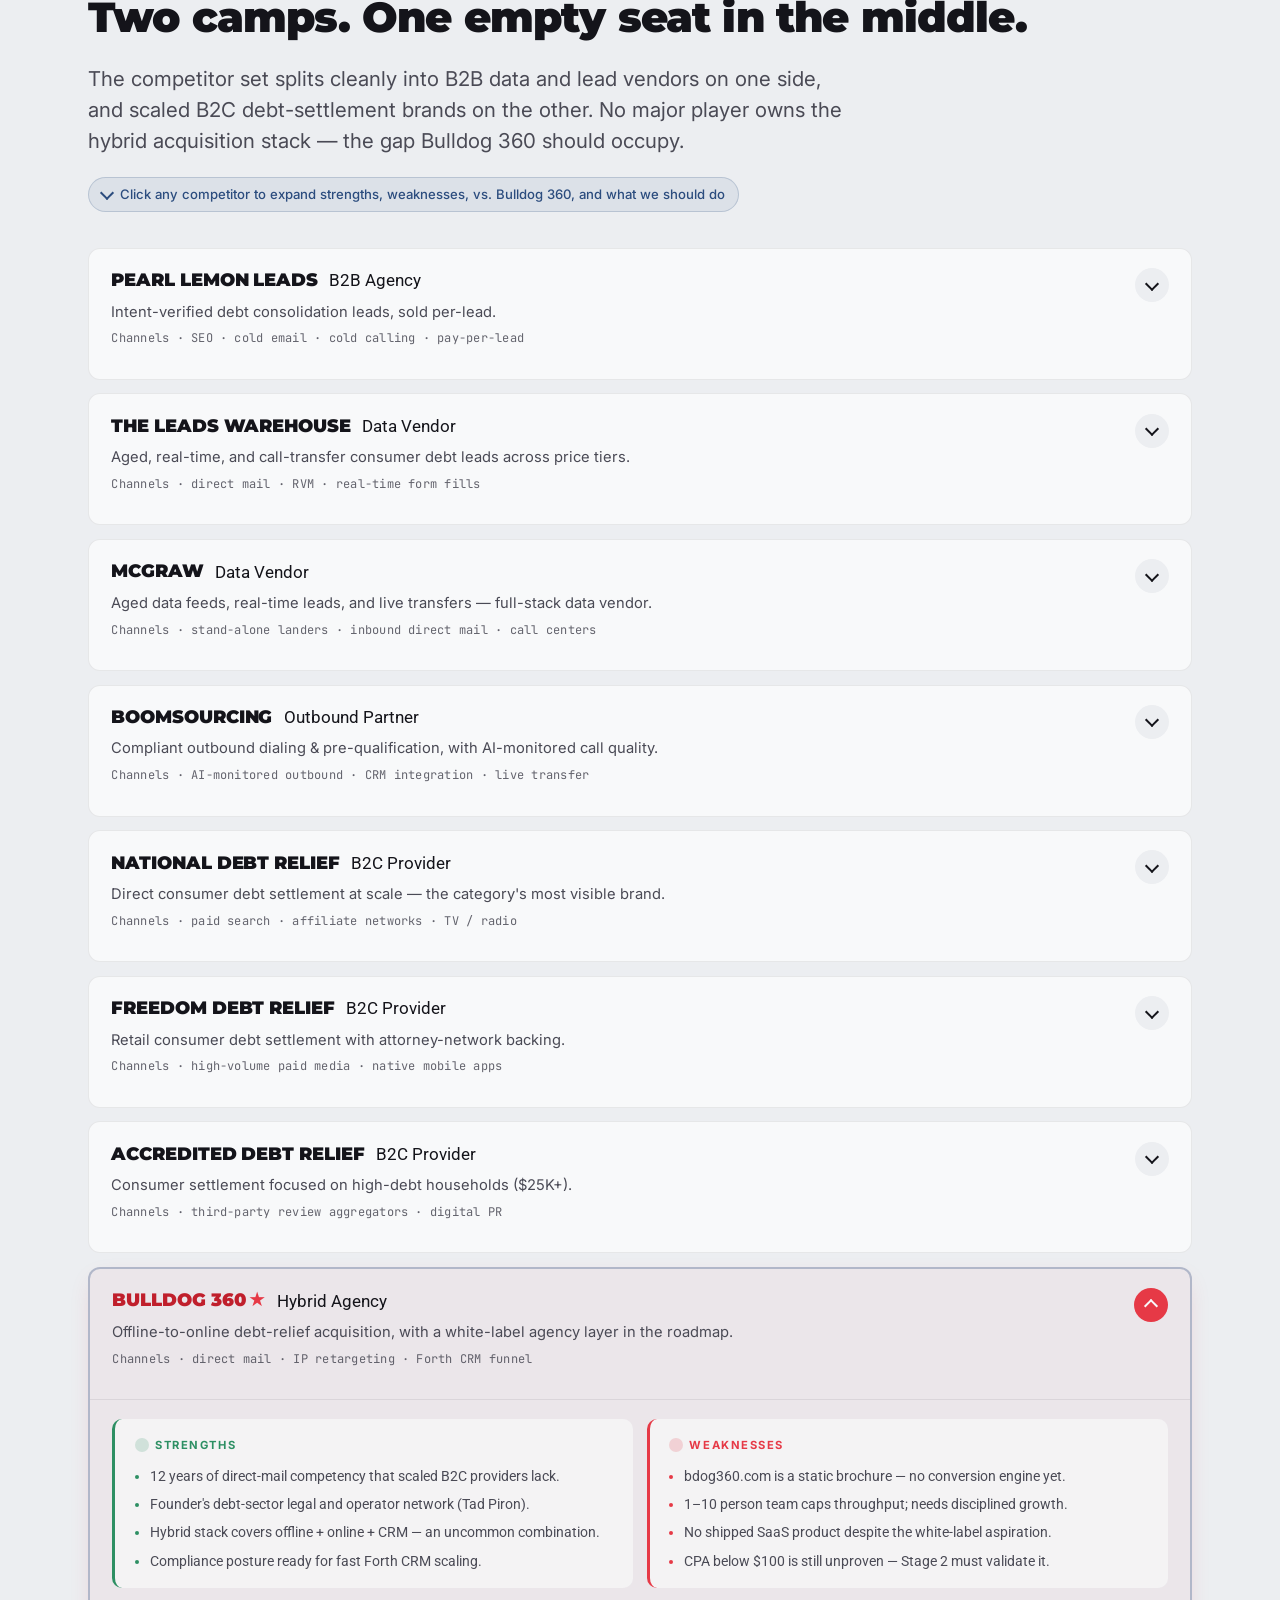
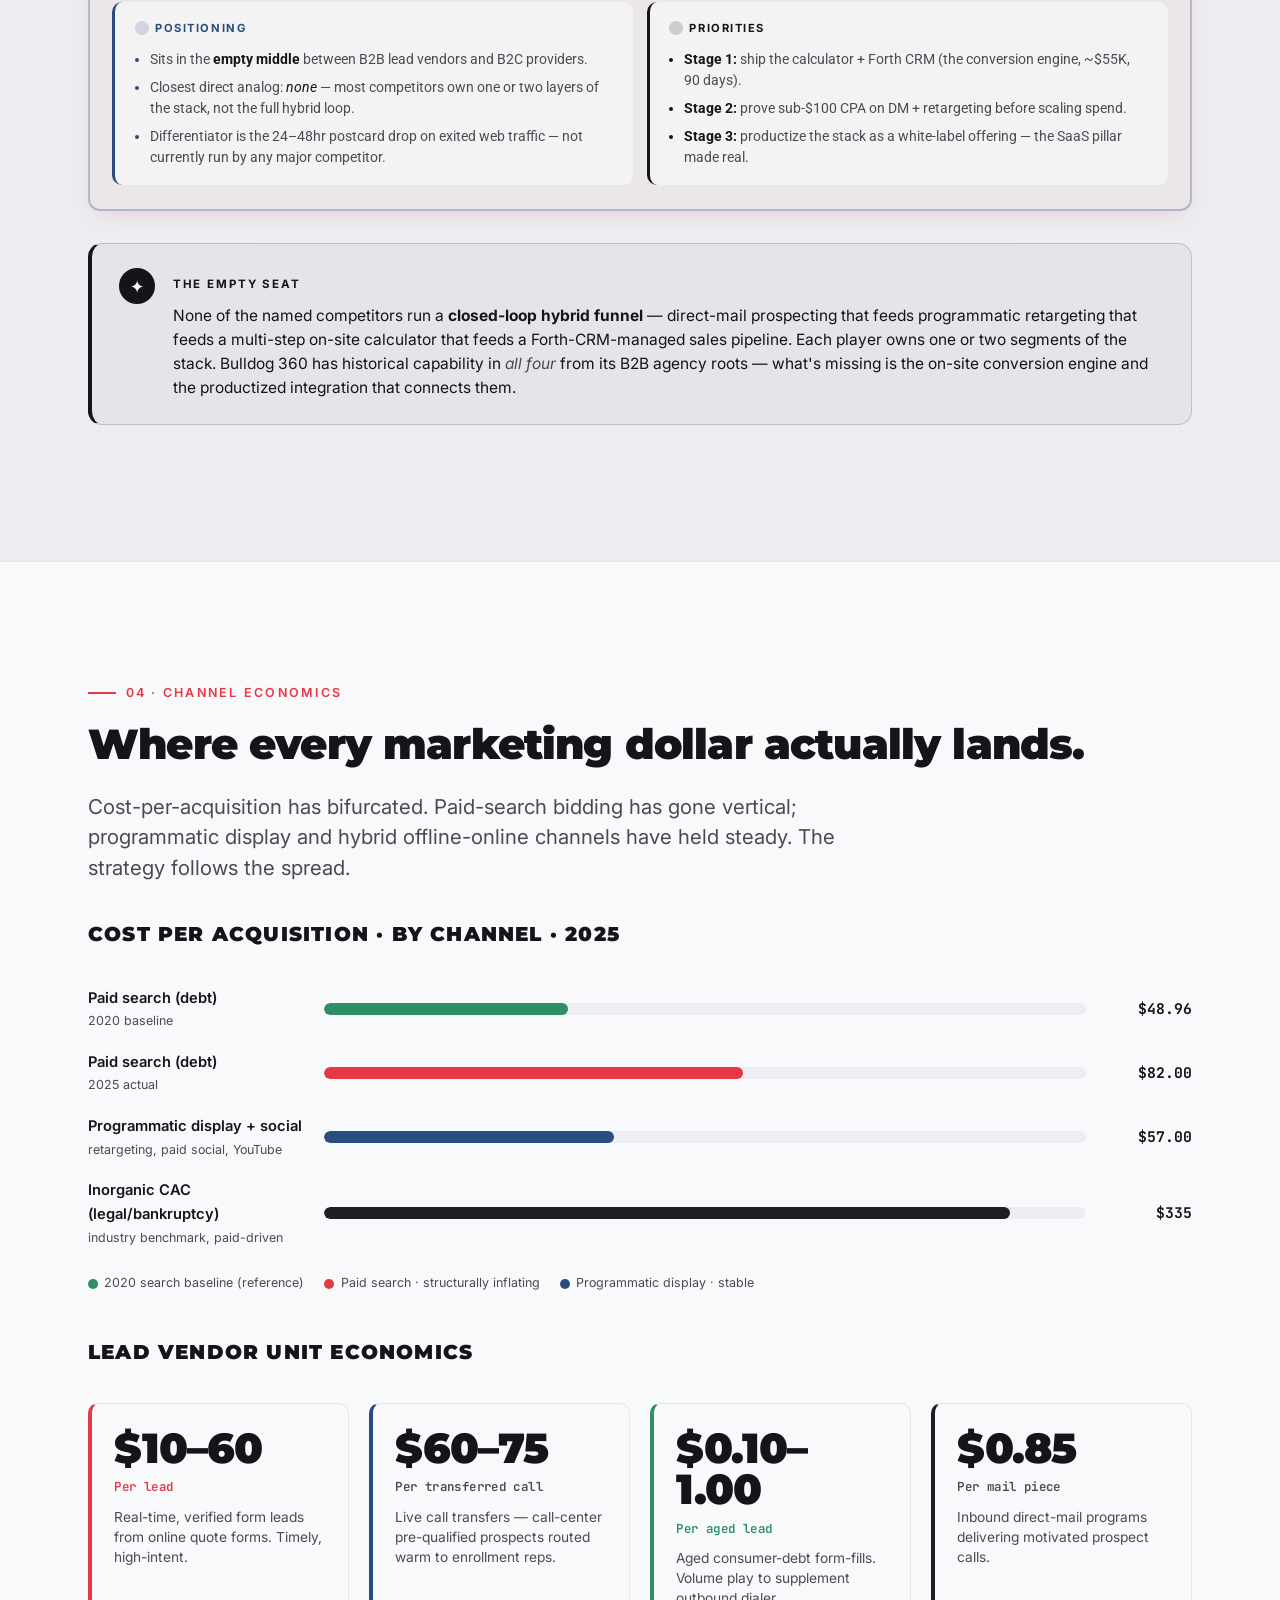
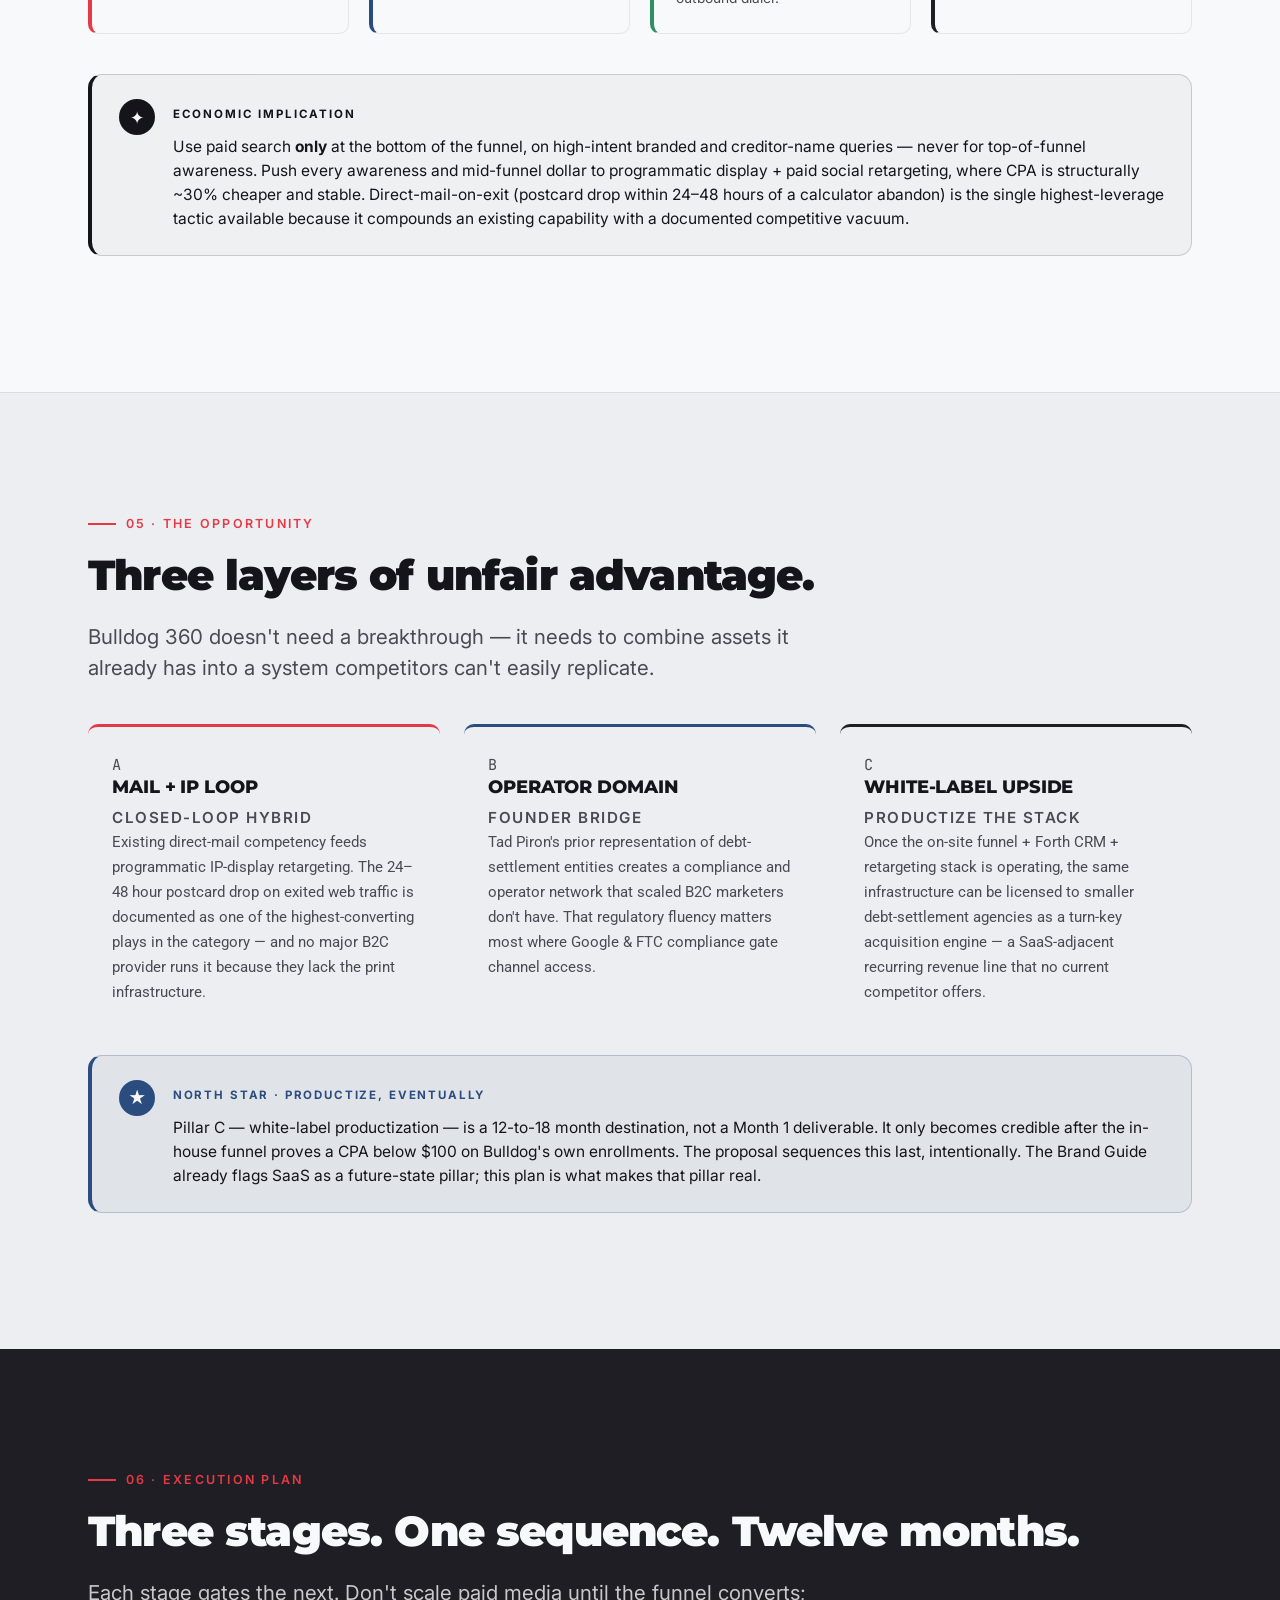
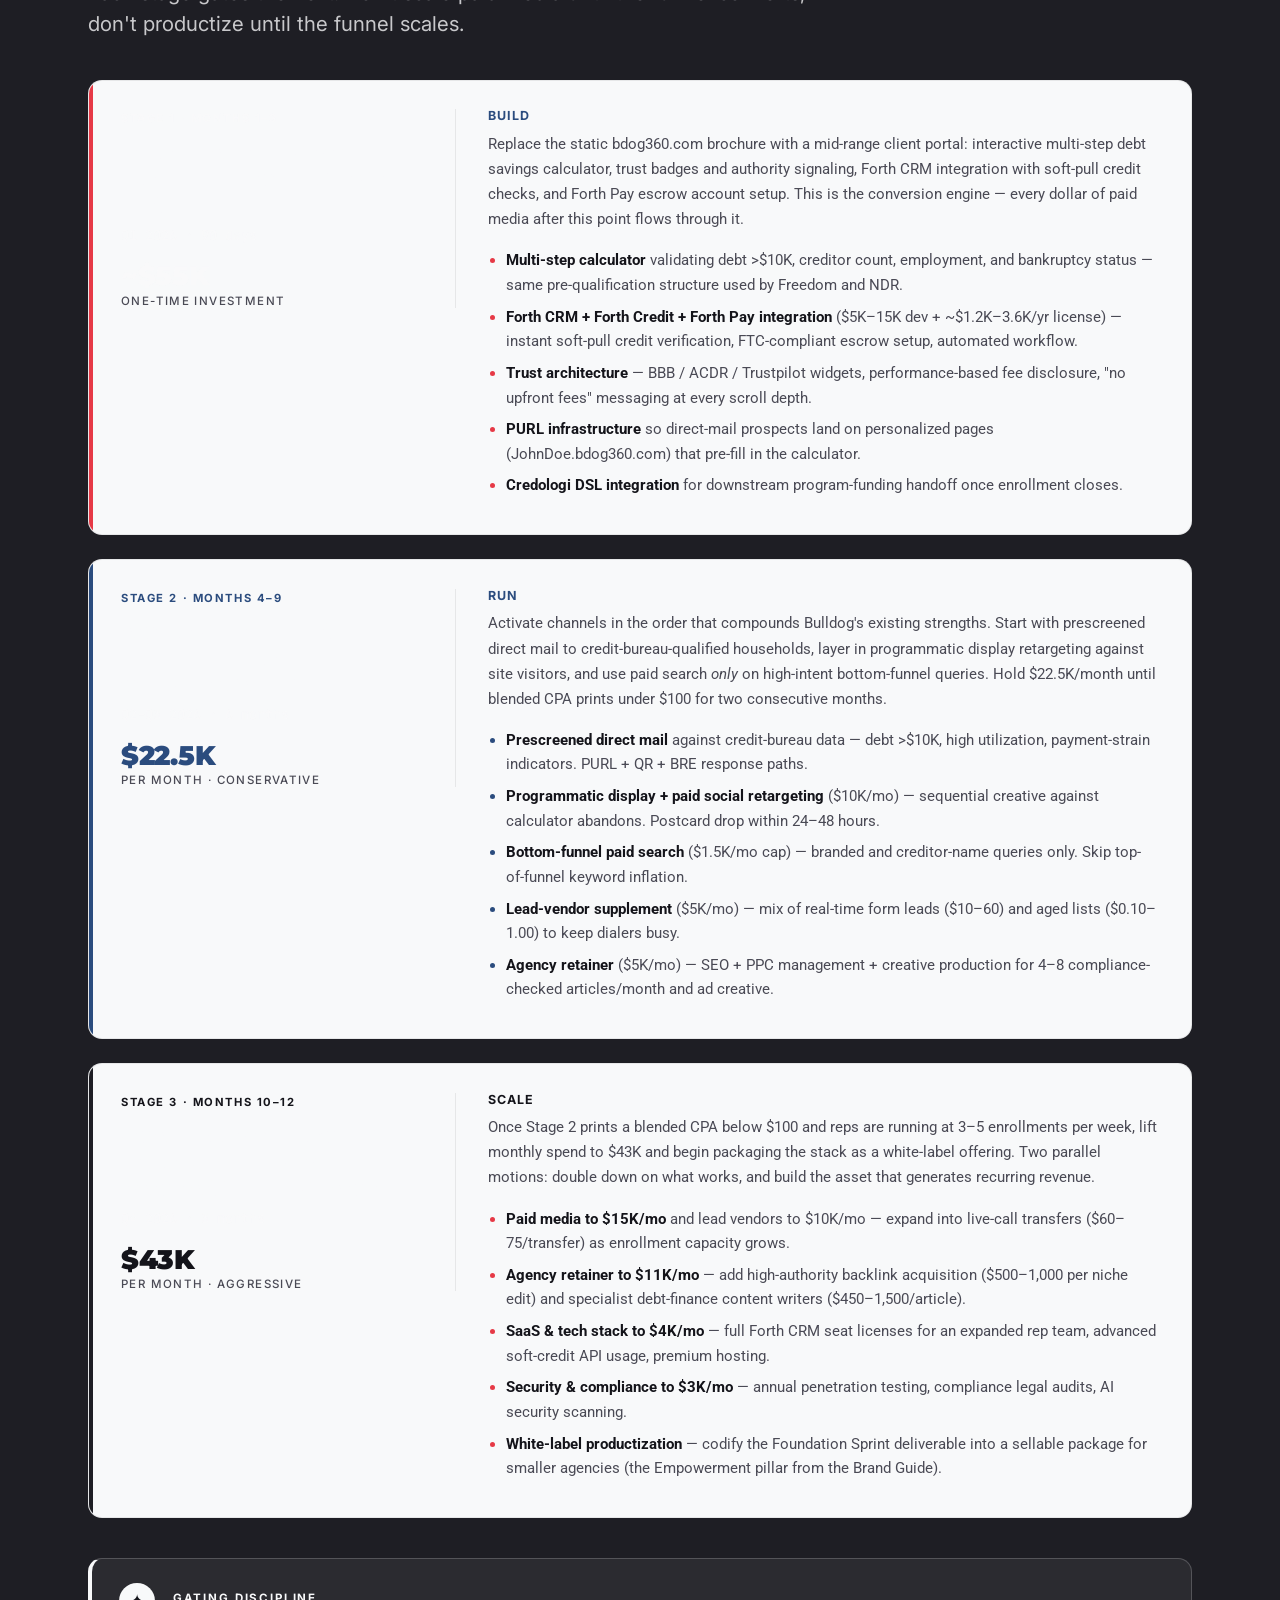
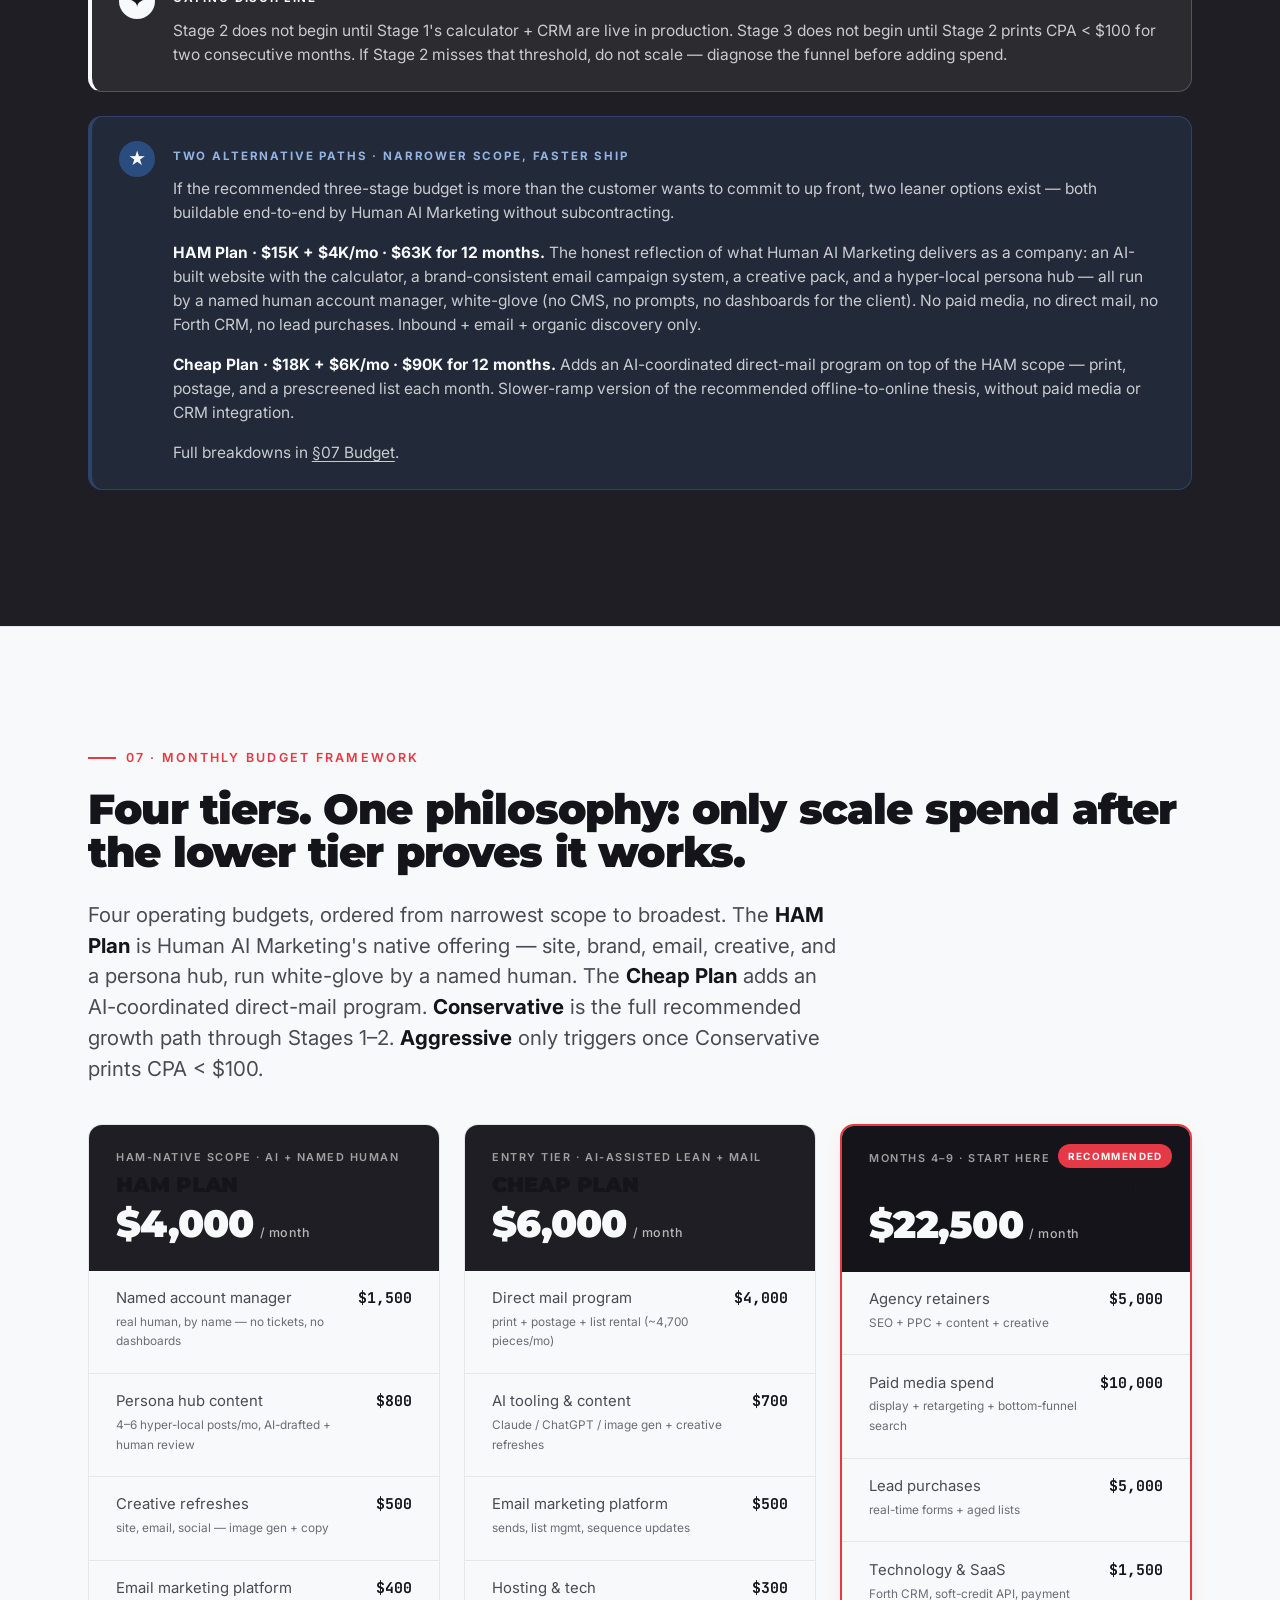
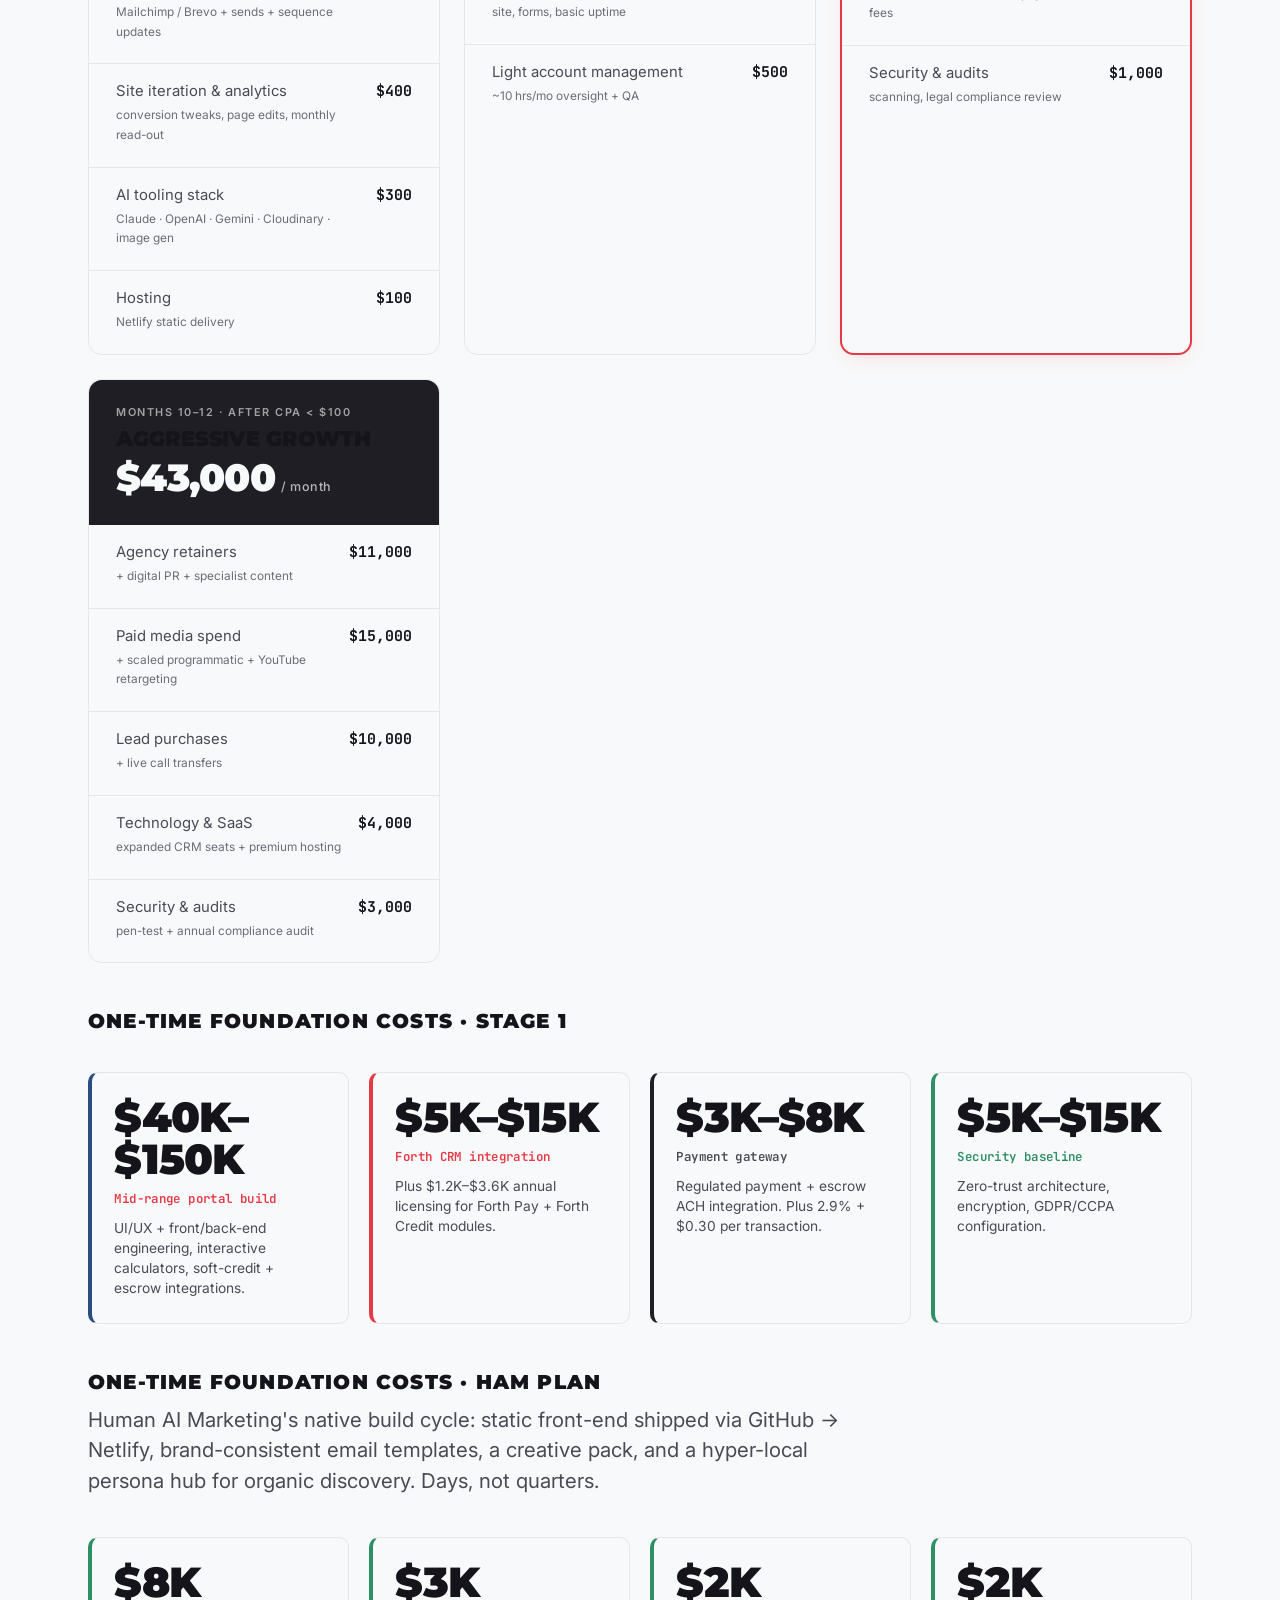
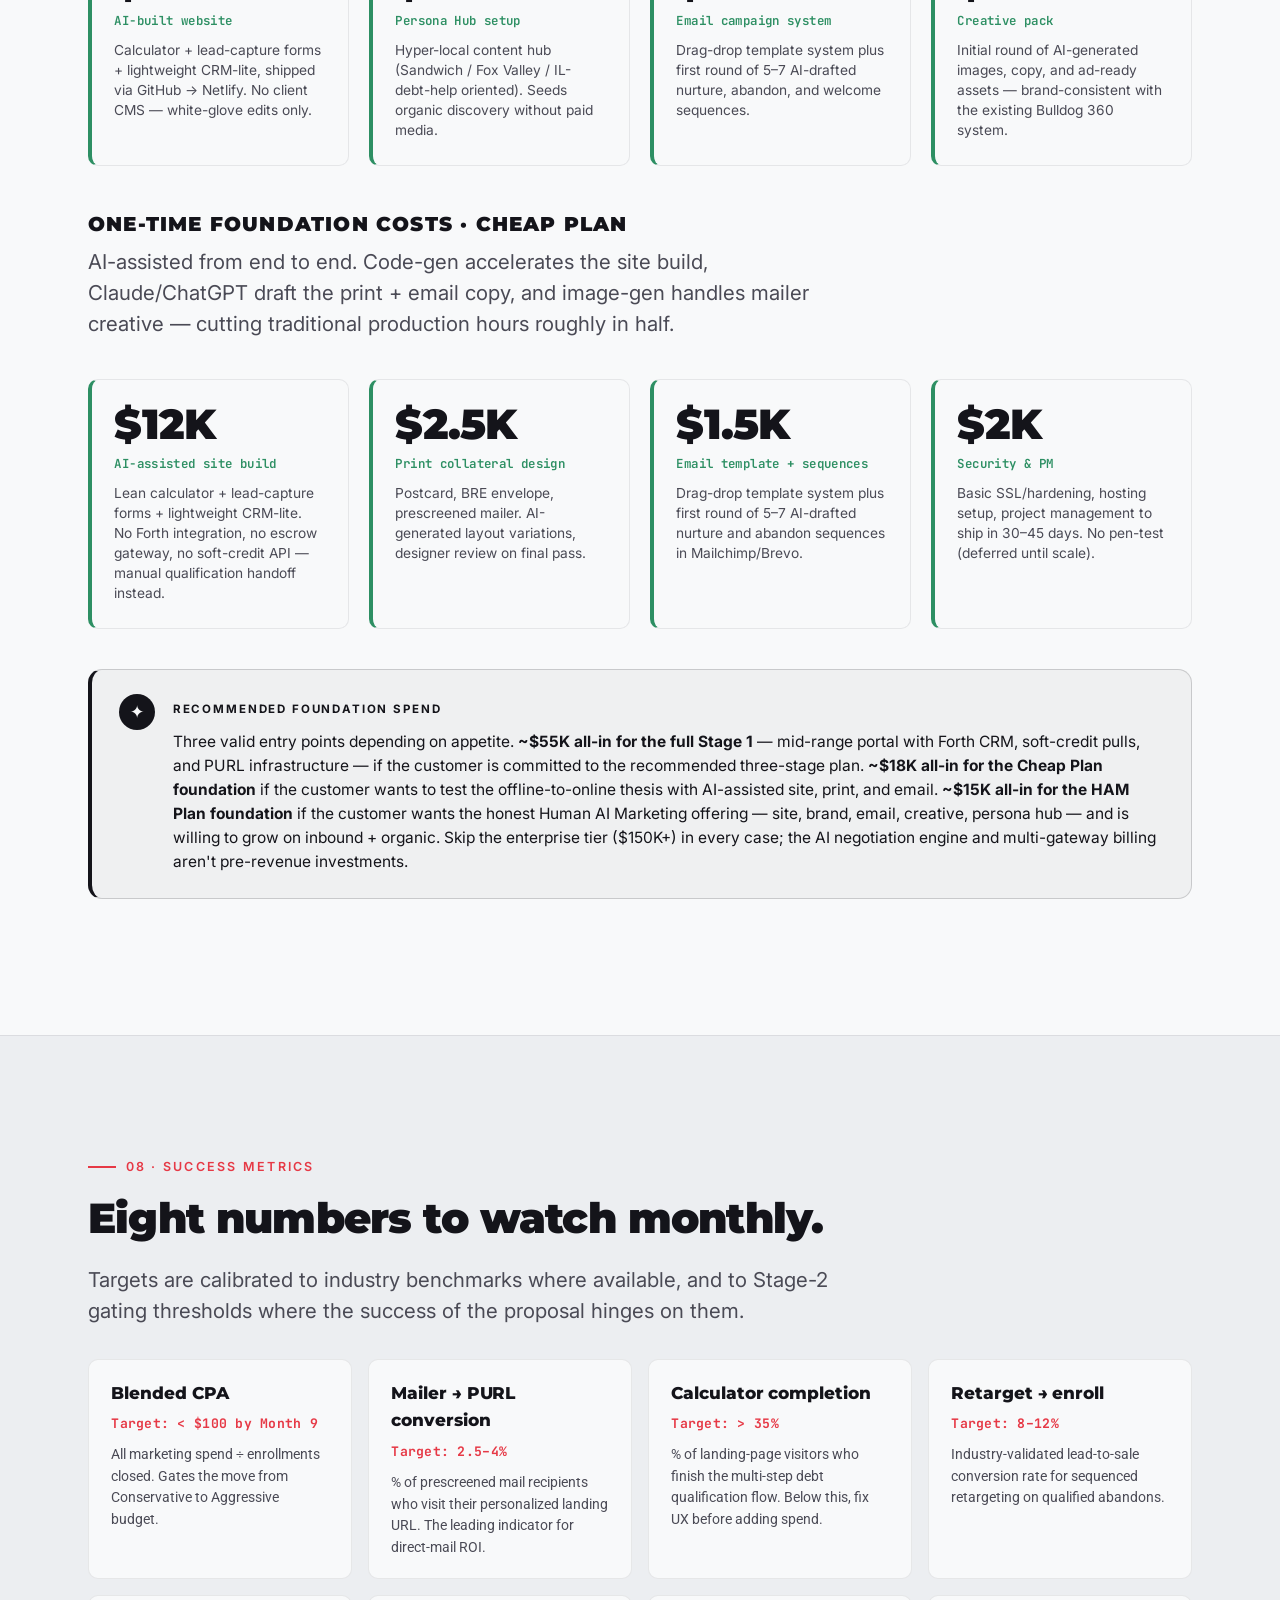
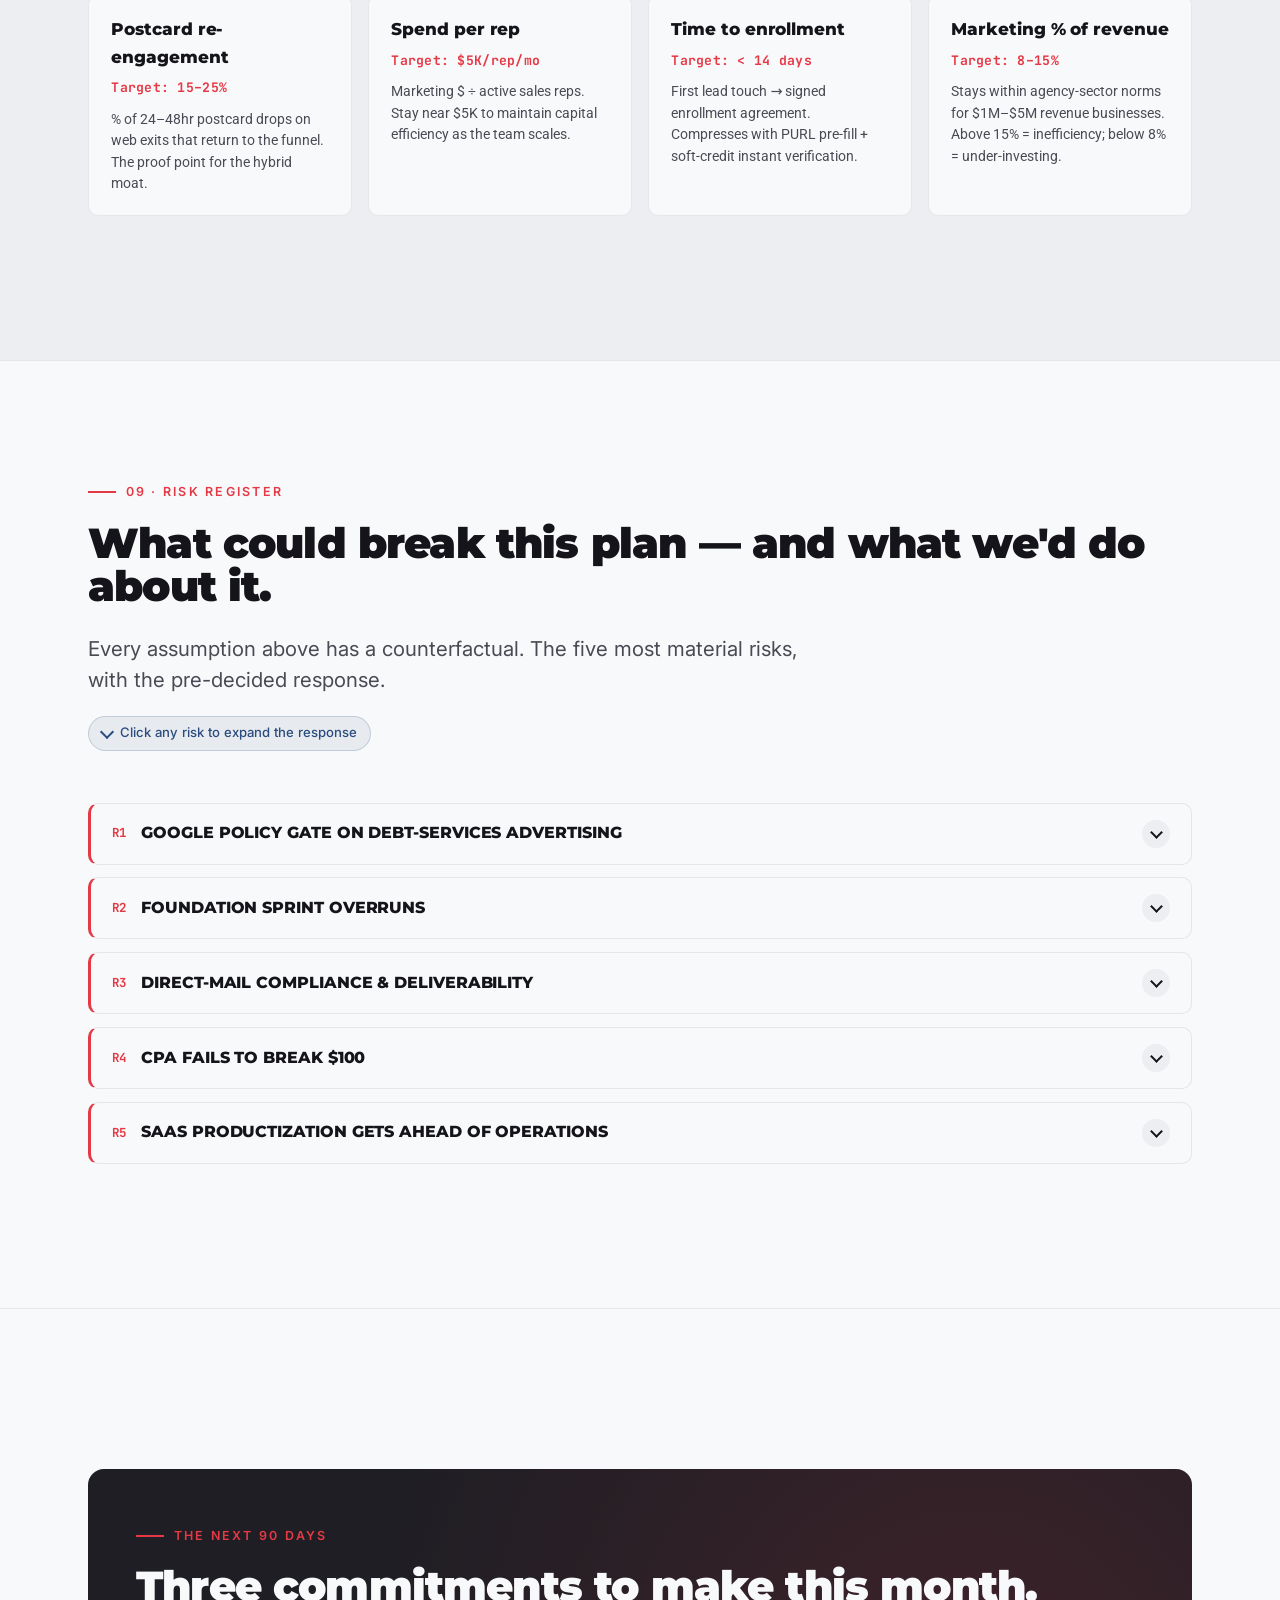
==== commit 8700774f: "Add HAM Plan tier aligned with Human AI Marketing's actual scope Introduces a $15K + $4K/month tier " ====
--- a/index.html
+++ b/index.html
@@ -83,8 +83,8 @@
           <span class="l">Stable display + retargeting CPA</span>
         </div>
         <div class="hero__num">
-          <span class="v">$6<em>K</em>→<em>$43K</em></span>
-          <span class="l">Monthly spend range, Cheap → Conservative → Aggressive</span>
+          <span class="v">$4<em>K</em>→<em>$43K</em></span>
+          <span class="l">Monthly spend range, HAM → Cheap → Conservative → Aggressive</span>
         </div>
       </div>
     </div>
@@ -805,10 +805,13 @@
       <div class="callout callout--north-star">
         <div class="callout__glyph" aria-hidden="true">★</div>
         <div>
-          <p class="callout__label">Alternative path · Cheap Plan</p>
+          <p class="callout__label">Two alternative paths · narrower scope, faster ship</p>
         </div>
         <div class="callout__body">
-          <p>If the customer cannot commit to the recommended three-stage budget, there is a lean version of the same idea: <strong>site + print + email only, AI-assisted throughout</strong>. ~$18K to build the AI-assisted calculator site and produce the first round of print + email creative, then $6K/month to keep mail flying and email sequences running. No paid media, no lead purchases, no Forth CRM, no retargeting — strictly the offline-to-online loop, slowed down. <strong>12-month total: $90K</strong> versus $319K for the full plan. Full breakdown in <a href="#budget" style="color:inherit;text-decoration:underline">§07 Budget</a>.</p>
+          <p>If the recommended three-stage budget is more than the customer wants to commit to up front, two leaner options exist — both buildable end-to-end by Human AI Marketing without subcontracting.</p>
+          <p style="margin-top:1rem"><strong>HAM Plan · $15K + $4K/mo · $63K for 12 months.</strong> The honest reflection of what Human AI Marketing delivers as a company: an AI-built website with the calculator, a brand-consistent email campaign system, a creative pack, and a hyper-local persona hub — all run by a named human account manager, white-glove (no CMS, no prompts, no dashboards for the client). No paid media, no direct mail, no Forth CRM, no lead purchases. Inbound + email + organic discovery only.</p>
+          <p style="margin-top:1rem"><strong>Cheap Plan · $18K + $6K/mo · $90K for 12 months.</strong> Adds an AI-coordinated direct-mail program on top of the HAM scope — print, postage, and a prescreened list each month. Slower-ramp version of the recommended offline-to-online thesis, without paid media or CRM integration.</p>
+          <p style="margin-top:1rem">Full breakdowns in <a href="#budget" style="color:inherit;text-decoration:underline">§07 Budget</a>.</p>
         </div>
       </div>
     </div>
@@ -820,14 +823,52 @@
   <section class="section" id="budget">
     <div class="wrap">
       <p class="eyebrow">07 · Monthly Budget Framework</p>
-      <h2>Three tiers. One philosophy: only scale spend after the lower tier proves it works.</h2>
-      <p class="lede">Three operating budgets sized to different risk tolerances and team sizes. The <strong>Cheap Plan</strong> is the leanest entry point — site, print, and email only, AI-assisted throughout — for customers who want to test the offline-to-online thesis without committing to paid media or a Forth CRM stack. <strong>Conservative</strong> is the full recommended path through Stages 1–2. <strong>Aggressive</strong> only triggers once Conservative prints CPA &lt; $100.</p>
+      <h2>Four tiers. One philosophy: only scale spend after the lower tier proves it works.</h2>
+      <p class="lede">Four operating budgets, ordered from narrowest scope to broadest. The <strong>HAM Plan</strong> is Human AI Marketing's native offering — site, brand, email, creative, and a persona hub, run white-glove by a named human. The <strong>Cheap Plan</strong> adds an AI-coordinated direct-mail program. <strong>Conservative</strong> is the full recommended growth path through Stages 1–2. <strong>Aggressive</strong> only triggers once Conservative prints CPA &lt; $100.</p>
 
       <div class="budget-compare">
 
         <article class="budget-card">
           <div class="budget-card__head">
-            <p class="budget-card__tag">Entry tier · AI-assisted lean</p>
+            <p class="budget-card__tag">HAM-Native Scope · AI + named human</p>
+            <h3 class="budget-card__name">HAM Plan</h3>
+            <p class="budget-card__total">$4,000<small>/ month</small></p>
+          </div>
+          <ul class="budget-card__lines">
+            <li>
+              <span class="item">Named account manager<small>real human, by name — no tickets, no dashboards</small></span>
+              <span class="amt">$1,500</span>
+            </li>
+            <li>
+              <span class="item">Persona hub content<small>4–6 hyper-local posts/mo, AI-drafted + human review</small></span>
+              <span class="amt">$800</span>
+            </li>
+            <li>
+              <span class="item">Creative refreshes<small>site, email, social — image gen + copy</small></span>
+              <span class="amt">$500</span>
+            </li>
+            <li>
+              <span class="item">Email marketing platform<small>Mailchimp / Brevo + sends + sequence updates</small></span>
+              <span class="amt">$400</span>
+            </li>
+            <li>
+              <span class="item">Site iteration &amp; analytics<small>conversion tweaks, page edits, monthly read-out</small></span>
+              <span class="amt">$400</span>
+            </li>
+            <li>
+              <span class="item">AI tooling stack<small>Claude · OpenAI · Gemini · Cloudinary · image gen</small></span>
+              <span class="amt">$300</span>
+            </li>
+            <li>
+              <span class="item">Hosting<small>Netlify static delivery</small></span>
+              <span class="amt">$100</span>
+            </li>
+          </ul>
+        </article>
+
+        <article class="budget-card">
+          <div class="budget-card__head">
+            <p class="budget-card__tag">Entry tier · AI-assisted lean + mail</p>
             <h3 class="budget-card__name">Cheap Plan</h3>
             <p class="budget-card__total">$6,000<small>/ month</small></p>
           </div>
@@ -938,6 +979,31 @@
           <p class="stat__value">$5K–$15K</p>
           <p class="stat__delta stat__delta--good">Security baseline</p>
           <p class="stat__label">Zero-trust architecture, encryption, GDPR/CCPA configuration.</p>
+        </div>
+      </div>
+
+      <h3 style="margin-top:3rem">One-time foundation costs · HAM Plan</h3>
+      <p class="lede" style="margin-top:.75rem">Human AI Marketing's native build cycle: static front-end shipped via GitHub → Netlify, brand-consistent email templates, a creative pack, and a hyper-local persona hub for organic discovery. Days, not quarters.</p>
+      <div class="stat-grid">
+        <div class="stat stat--good">
+          <p class="stat__value">$8K</p>
+          <p class="stat__delta stat__delta--good">AI-built website</p>
+          <p class="stat__label">Calculator + lead-capture forms + lightweight CRM-lite, shipped via GitHub → Netlify. No client CMS — white-glove edits only.</p>
+        </div>
+        <div class="stat stat--good">
+          <p class="stat__value">$3K</p>
+          <p class="stat__delta stat__delta--good">Persona Hub setup</p>
+          <p class="stat__label">Hyper-local content hub (Sandwich / Fox Valley / IL-debt-help oriented). Seeds organic discovery without paid media.</p>
+        </div>
+        <div class="stat stat--good">
+          <p class="stat__value">$2K</p>
+          <p class="stat__delta stat__delta--good">Email campaign system</p>
+          <p class="stat__label">Drag-drop template system plus first round of 5–7 AI-drafted nurture, abandon, and welcome sequences.</p>
+        </div>
+        <div class="stat stat--good">
+          <p class="stat__value">$2K</p>
+          <p class="stat__delta stat__delta--good">Creative pack</p>
+          <p class="stat__label">Initial round of AI-generated images, copy, and ad-ready assets — brand-consistent with the existing Bulldog 360 system.</p>
         </div>
       </div>
 
@@ -972,7 +1038,7 @@
           <p class="callout__label">Recommended foundation spend</p>
         </div>
         <div class="callout__body">
-          <p>Two valid entry points depending on appetite. <strong>~$55K all-in for the full Stage 1</strong> — mid-range portal with Forth CRM, soft-credit pulls, and PURL infrastructure — if the customer is committed to the recommended three-stage plan. <strong>~$18K all-in for the Cheap Plan foundation</strong> if the customer wants to test the offline-to-online thesis with AI-assisted site, print, and email only. Skip the enterprise tier ($150K+) in both cases; the AI negotiation engine and multi-gateway billing aren't pre-revenue investments.</p>
+          <p>Three valid entry points depending on appetite. <strong>~$55K all-in for the full Stage 1</strong> — mid-range portal with Forth CRM, soft-credit pulls, and PURL infrastructure — if the customer is committed to the recommended three-stage plan. <strong>~$18K all-in for the Cheap Plan foundation</strong> if the customer wants to test the offline-to-online thesis with AI-assisted site, print, and email. <strong>~$15K all-in for the HAM Plan foundation</strong> if the customer wants the honest Human AI Marketing offering — site, brand, email, creative, persona hub — and is willing to grow on inbound + organic. Skip the enterprise tier ($150K+) in every case; the AI negotiation engine and multi-gateway billing aren't pre-revenue investments.</p>
         </div>
       </div>
     </div>
@@ -1133,7 +1199,7 @@
           <li><strong>Commit to Forth CRM as the operational backbone</strong> with Forth Pay and Forth Credit modules.<small>Replaces spreadsheets and avoids re-platforming once volume scales.</small></li>
           <li><strong>Lock the Stage 2 starting budget at $22.5K/month</strong> with a hard CPA-&lt;$100 gate before any Stage 3 escalation.<small>Discipline first; scale only after the funnel proves it.</small></li>
         </ol>
-        <p style="margin-top:1.5rem;font-family:var(--f-body);color:var(--ink-soft);font-size:.95rem">If the recommended commitments are too much at once, the <a href="#budget" style="color:var(--crimson);font-weight:600">Cheap Plan</a> collapses all three into a single decision: <strong>~$18K to build the AI-assisted site, print, and email package, then $6K/month to run it</strong>. Same offline-to-online thesis, slower ramp, $90K total for the first 12 months.</p>
+        <p style="margin-top:1.5rem;font-family:var(--f-body);color:var(--ink-soft);font-size:.95rem">If the recommended commitments are too much at once, two leaner paths exist — both deliverable end-to-end by Human AI Marketing. The <a href="#budget" style="color:var(--crimson);font-weight:600">HAM Plan</a> is the honest agency-native scope: <strong>~$15K to build site + brand + email + creative + persona hub, then $4K/month to run it with a named human</strong> — $63K all-in for 12 months, no paid media or mail. The <a href="#budget" style="color:var(--crimson);font-weight:600">Cheap Plan</a> adds an AI-coordinated direct-mail program: <strong>~$18K + $6K/month, $90K for 12 months</strong>.</p>
       </div>
     </div>
   </section>
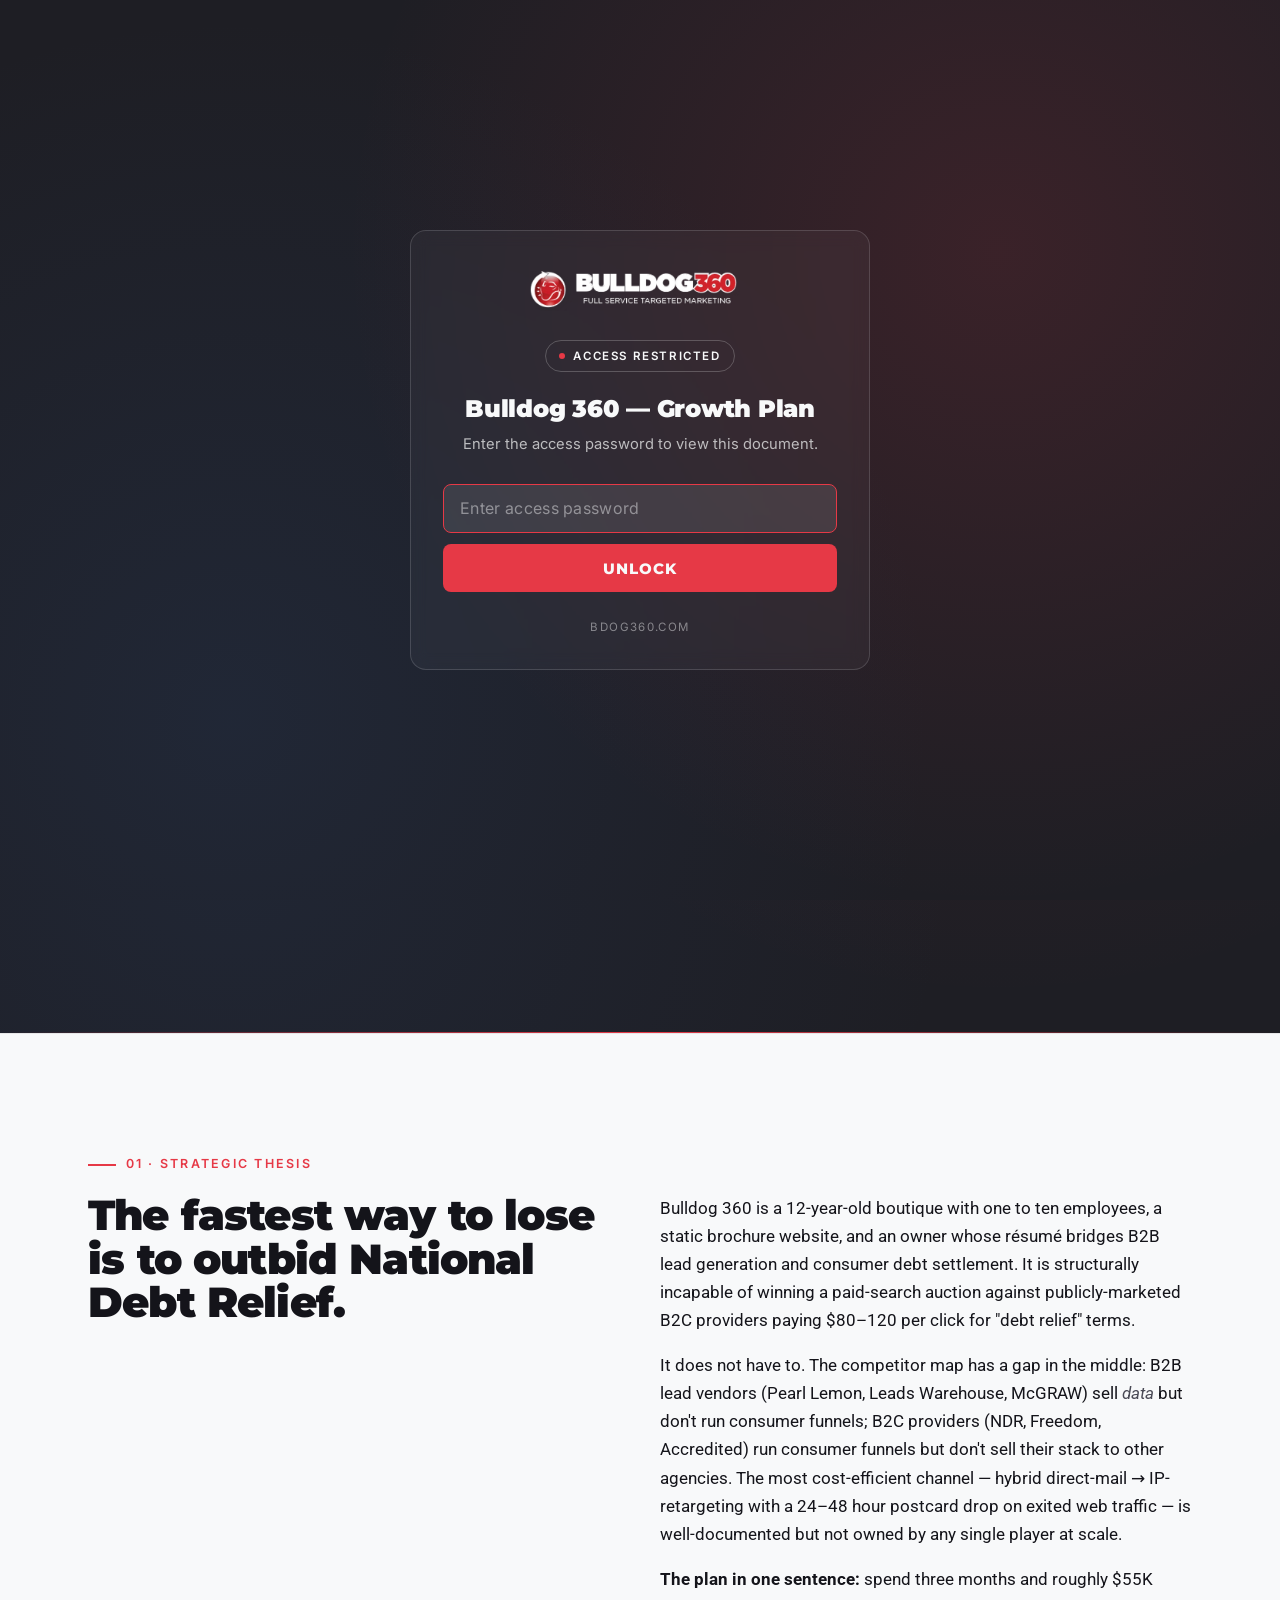
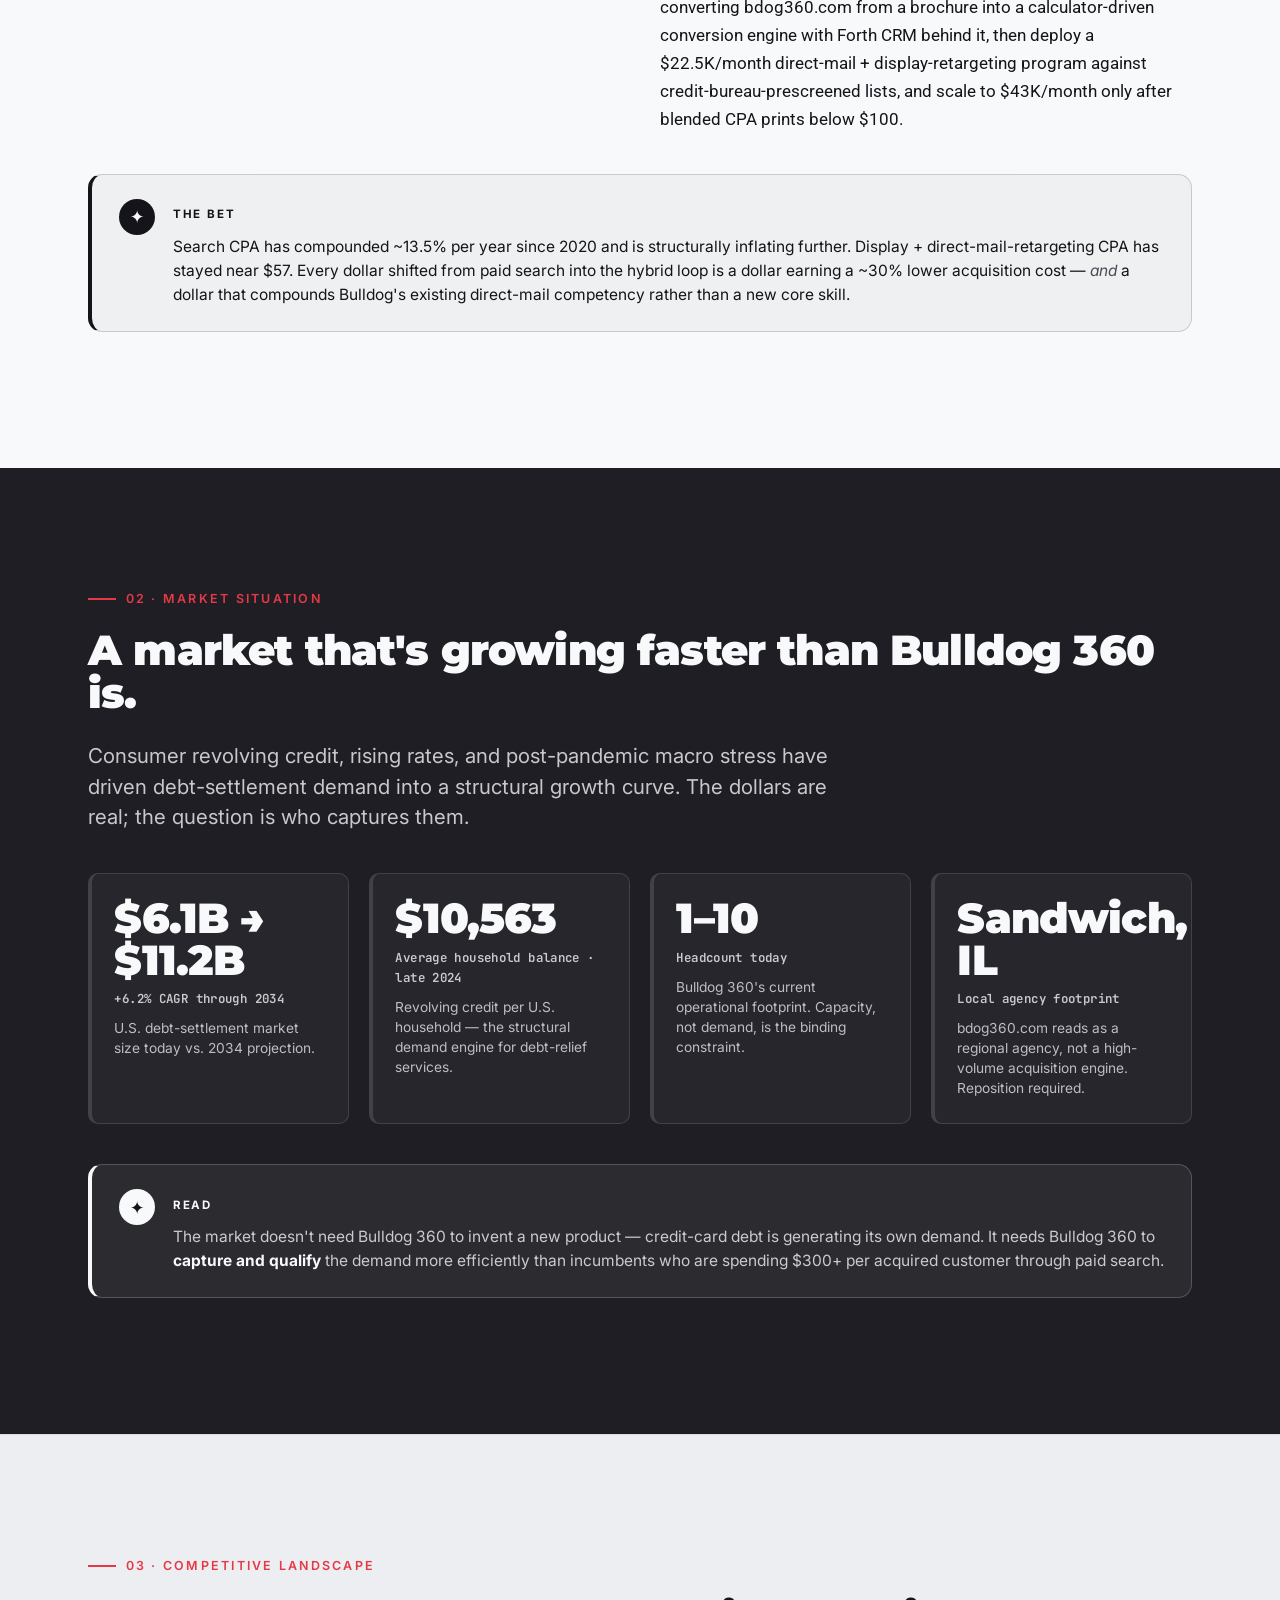
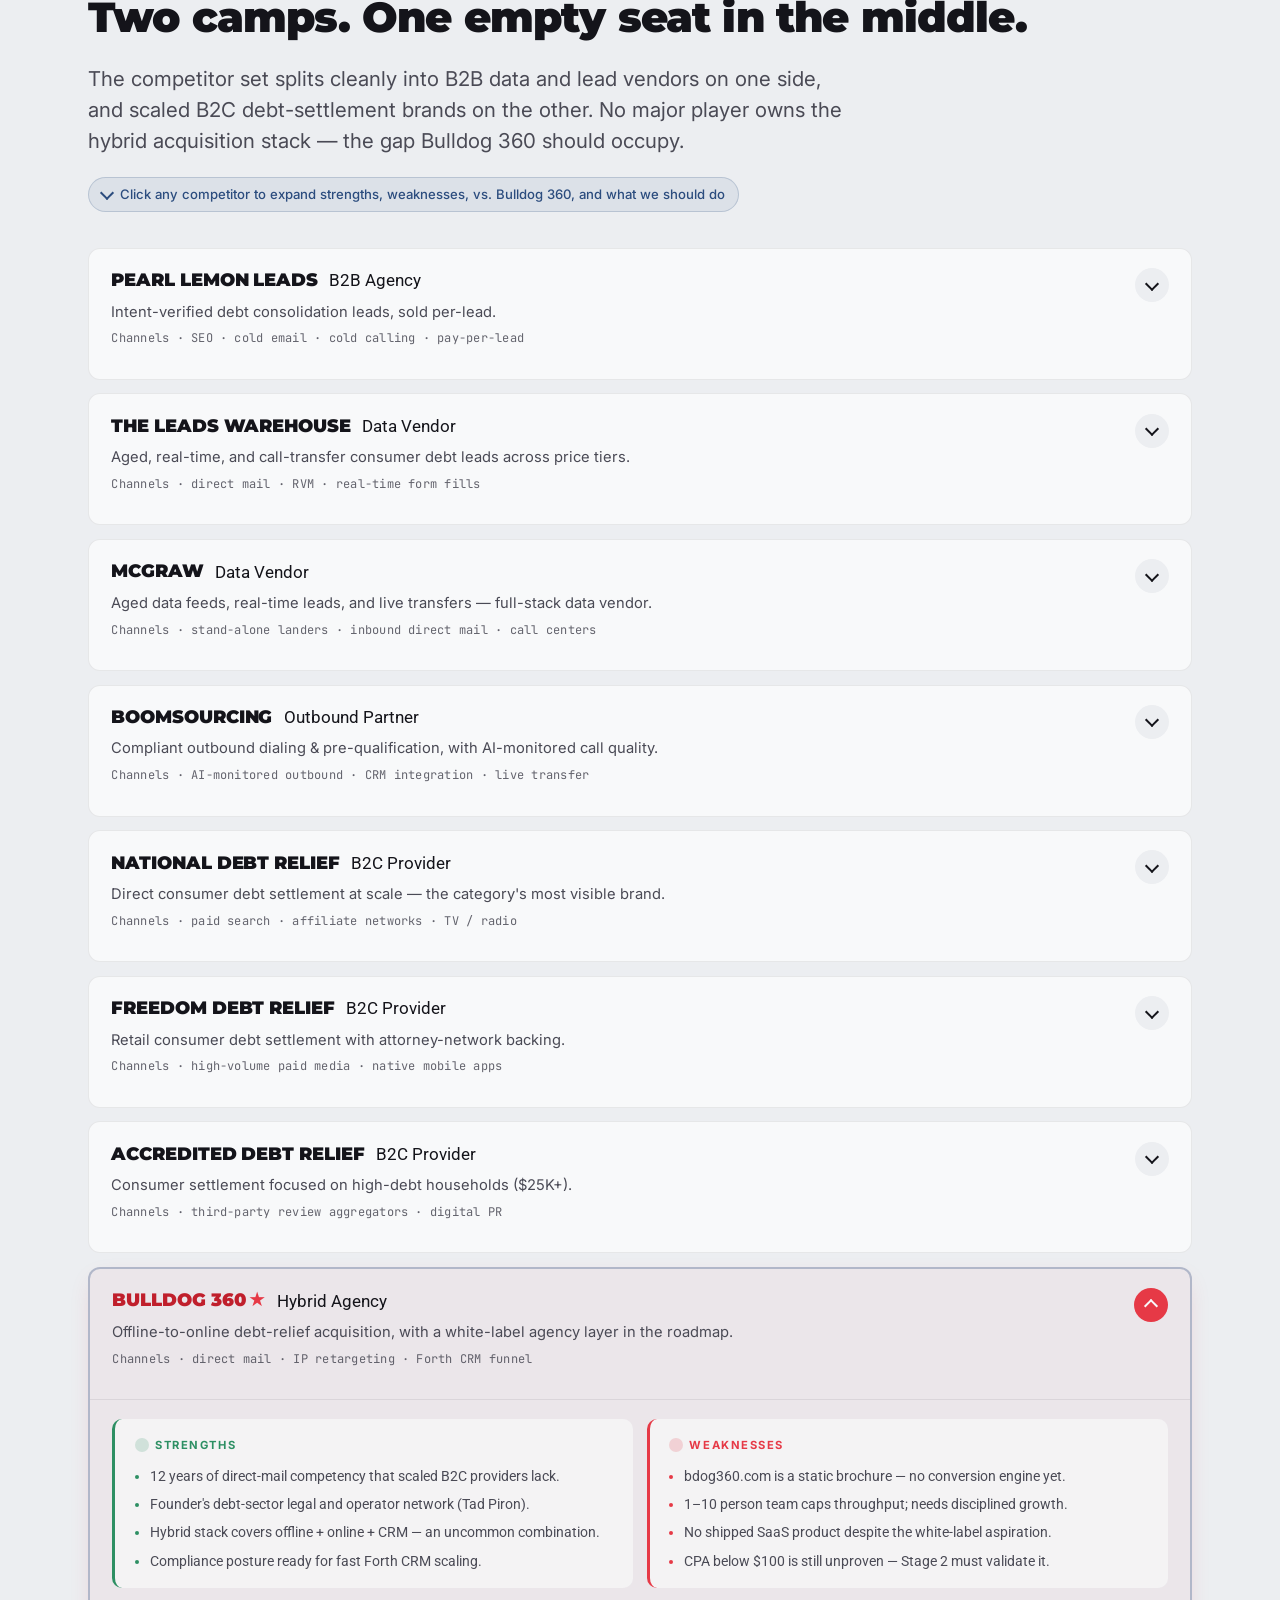
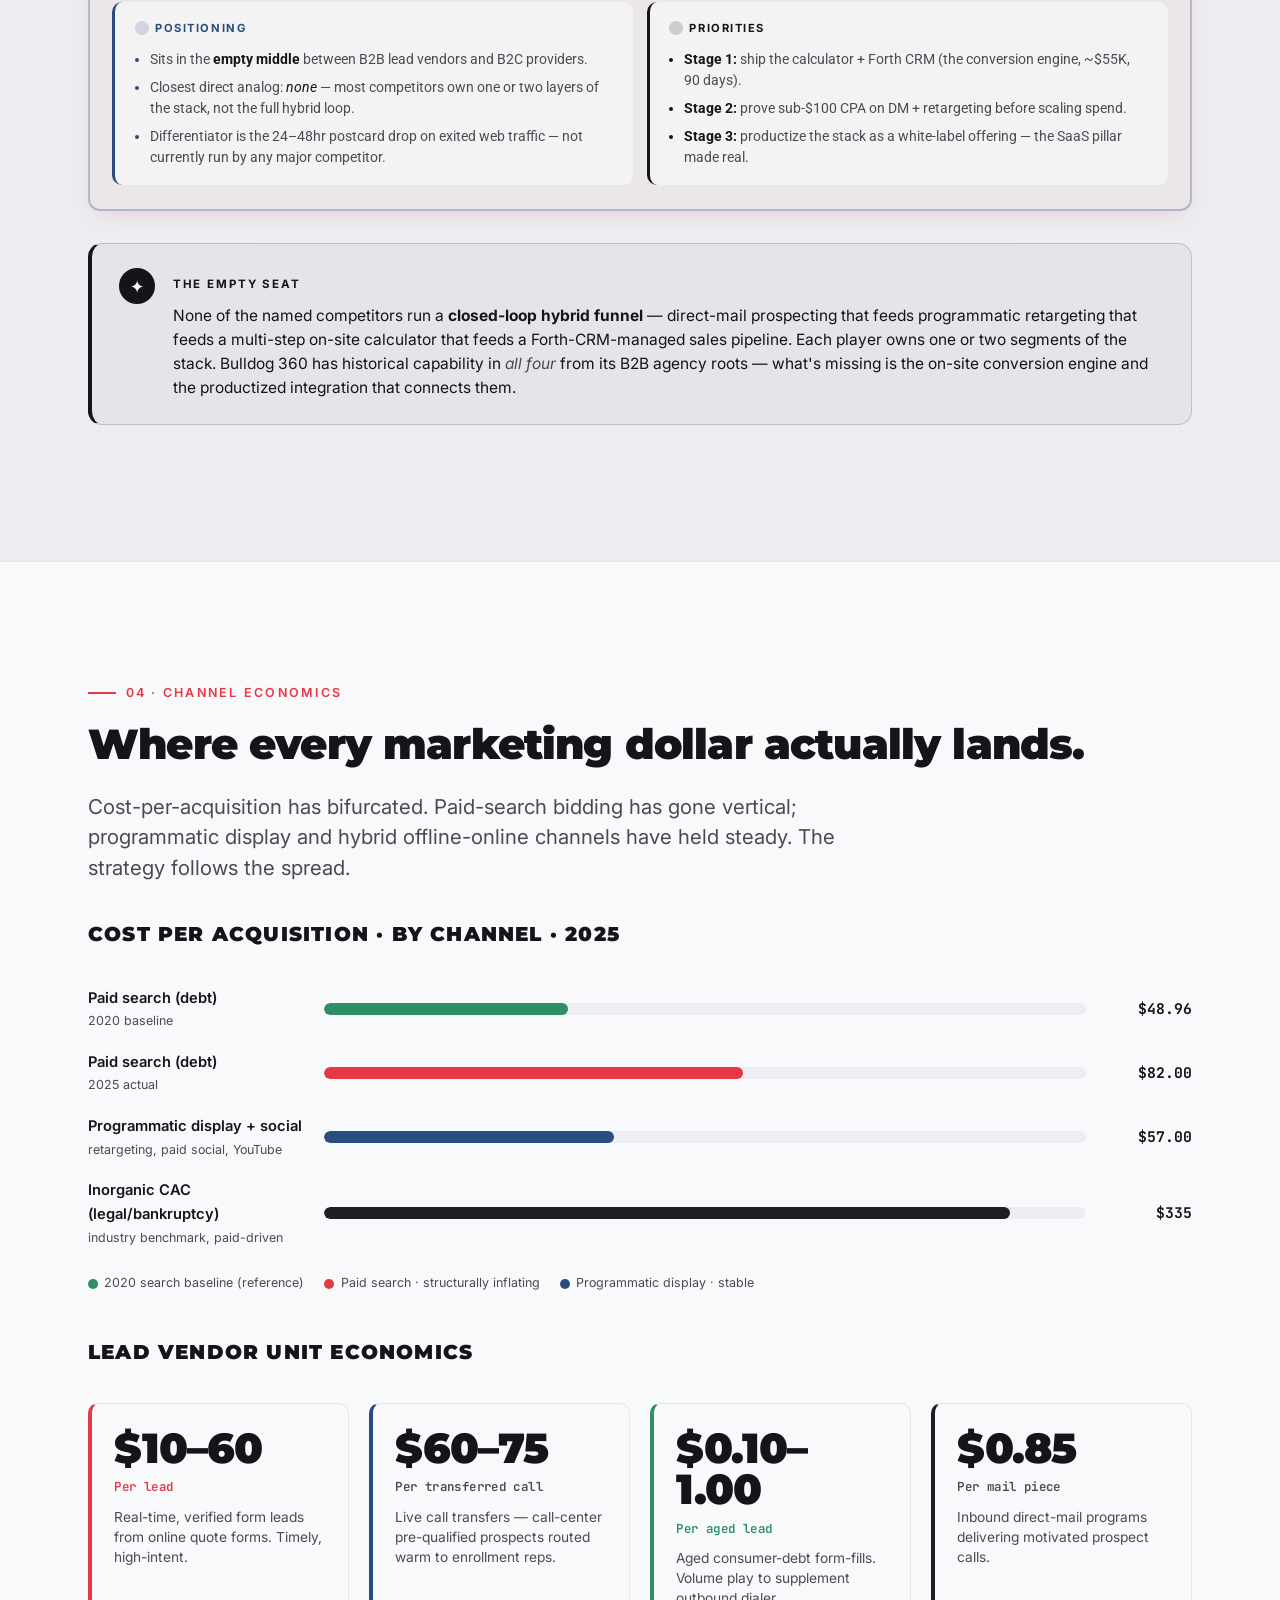
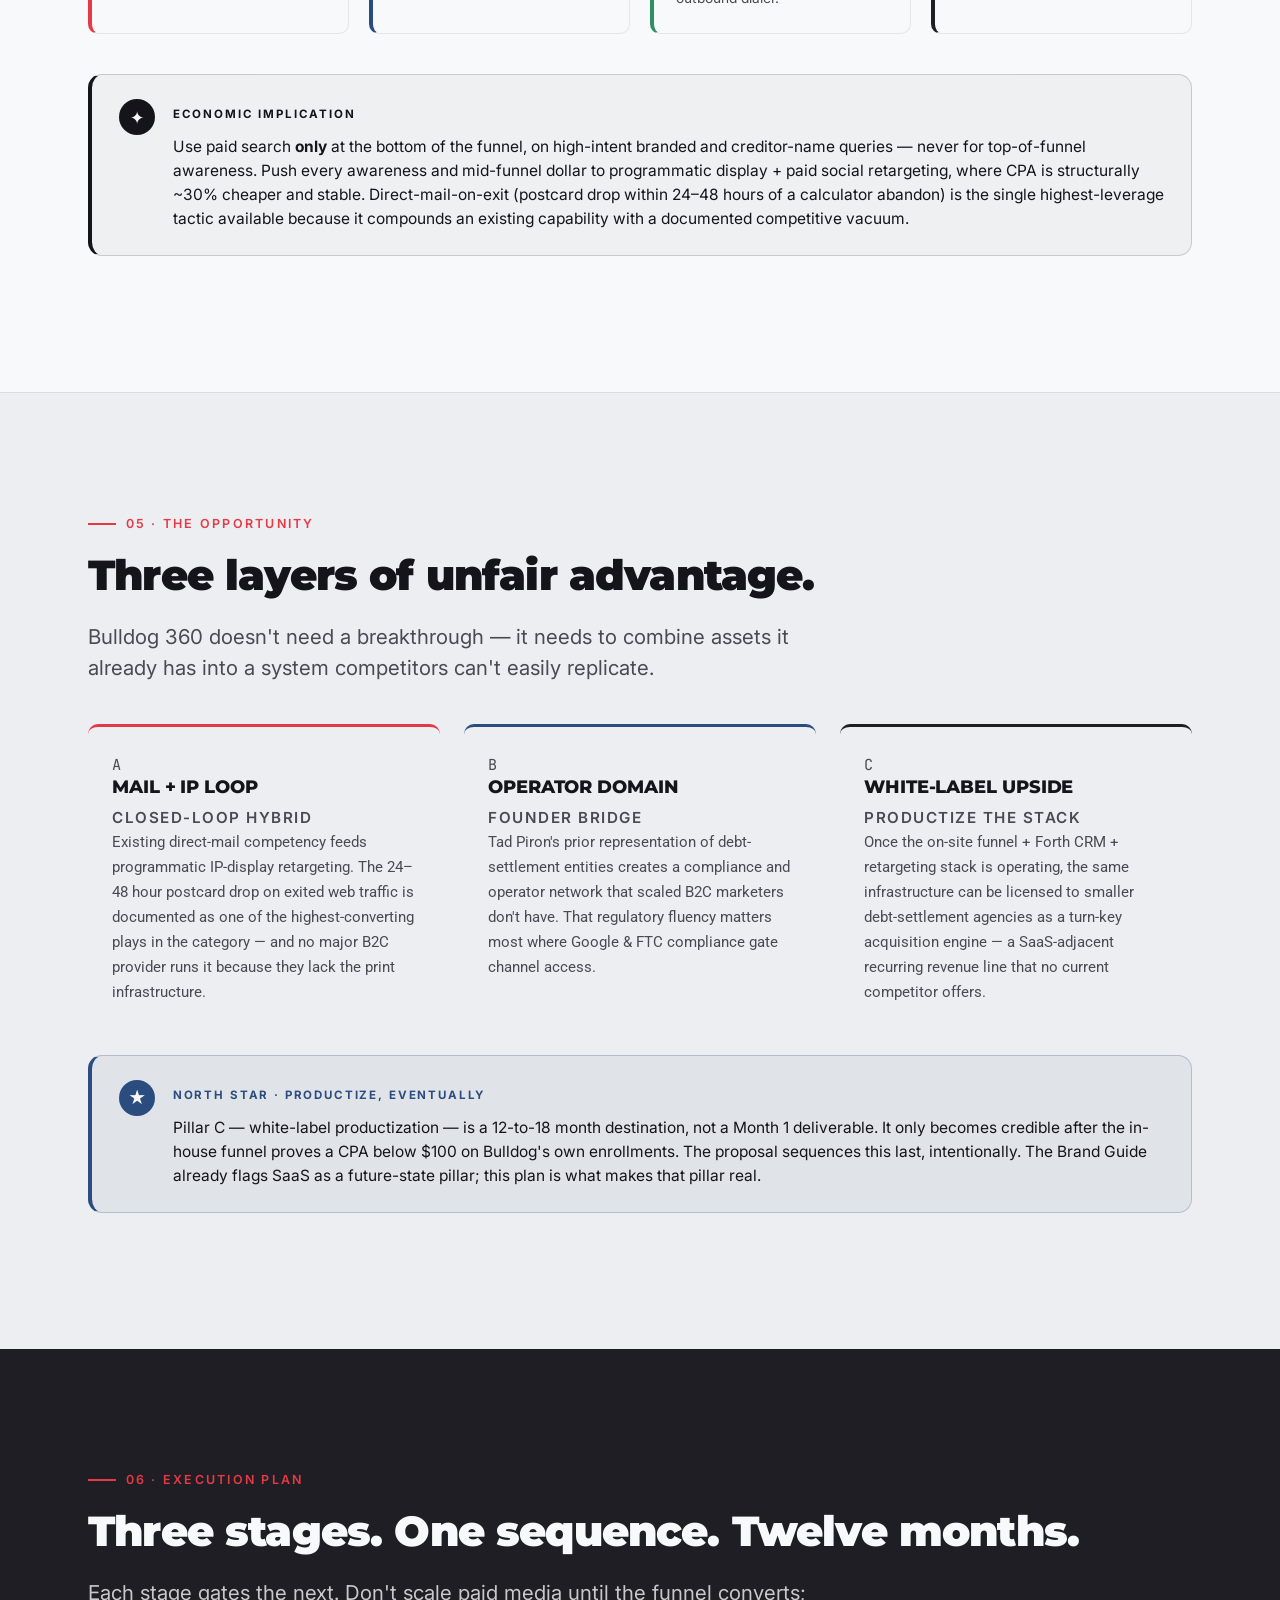
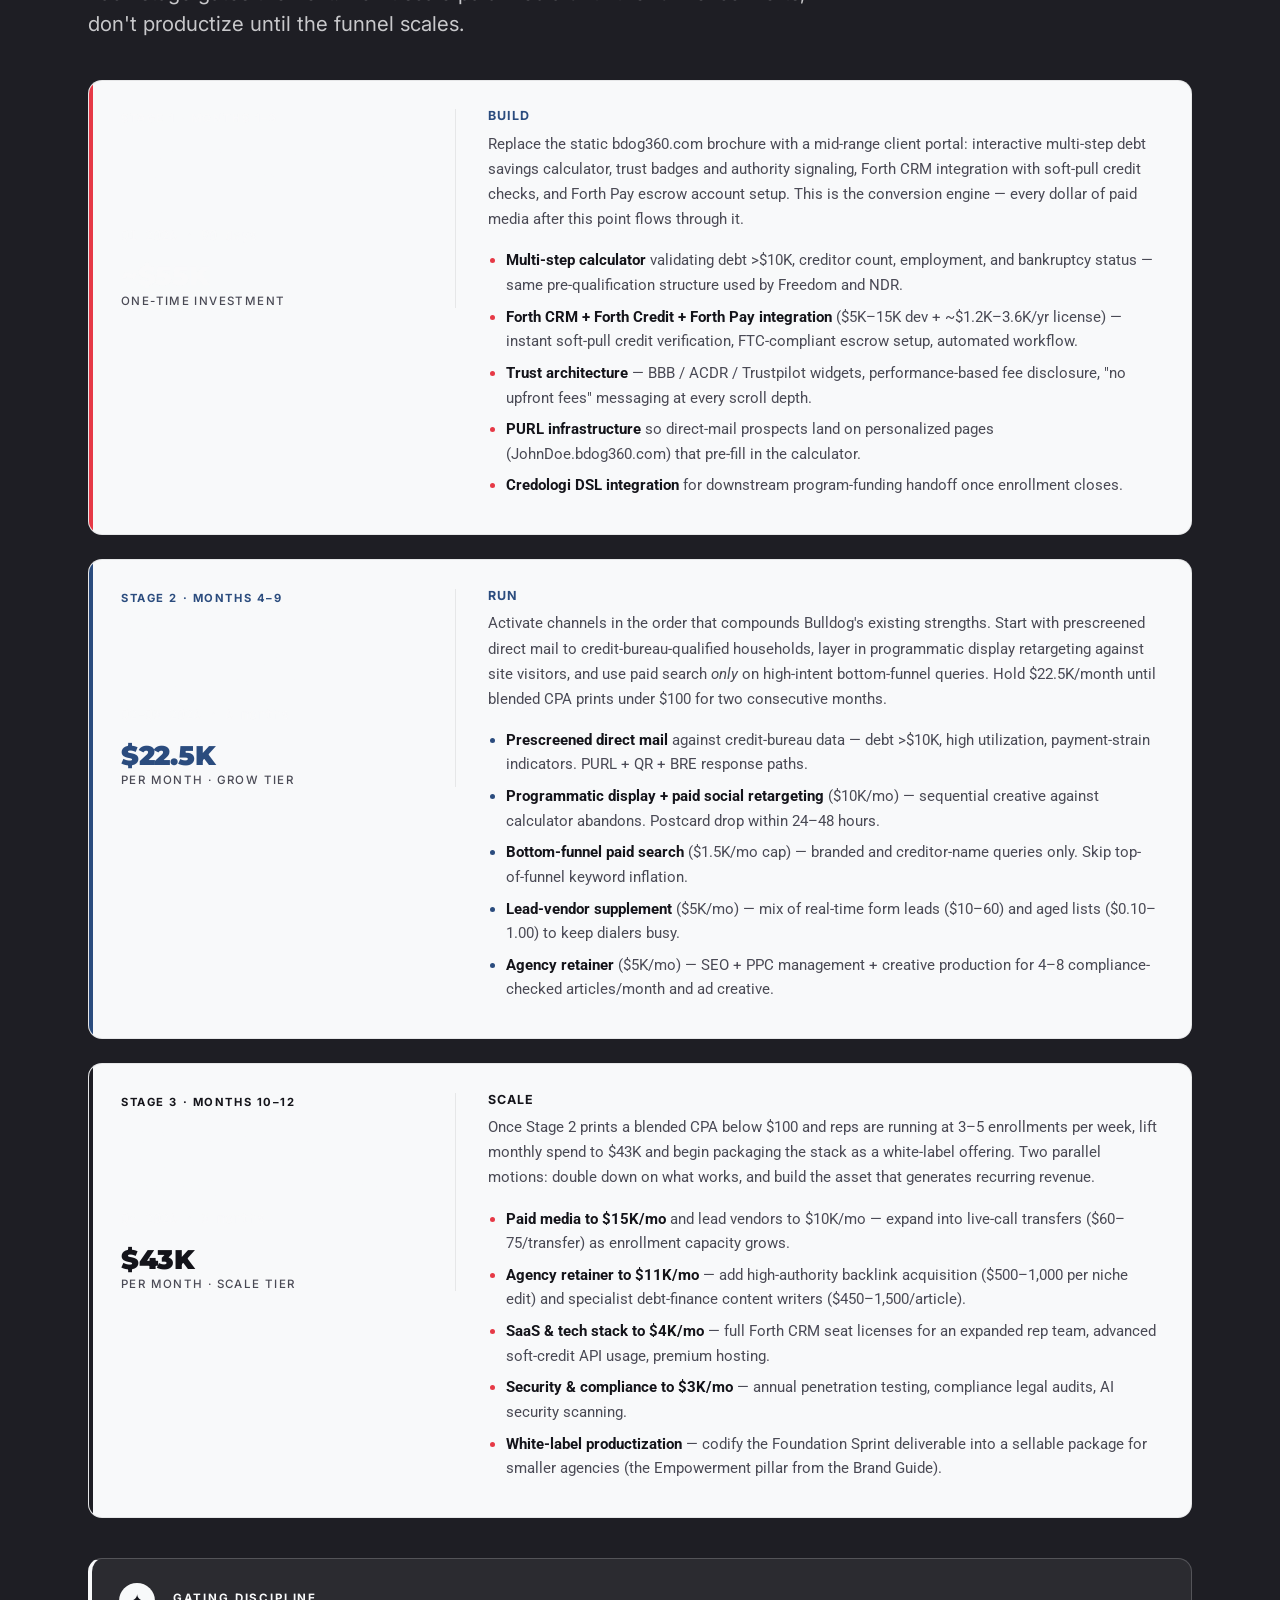
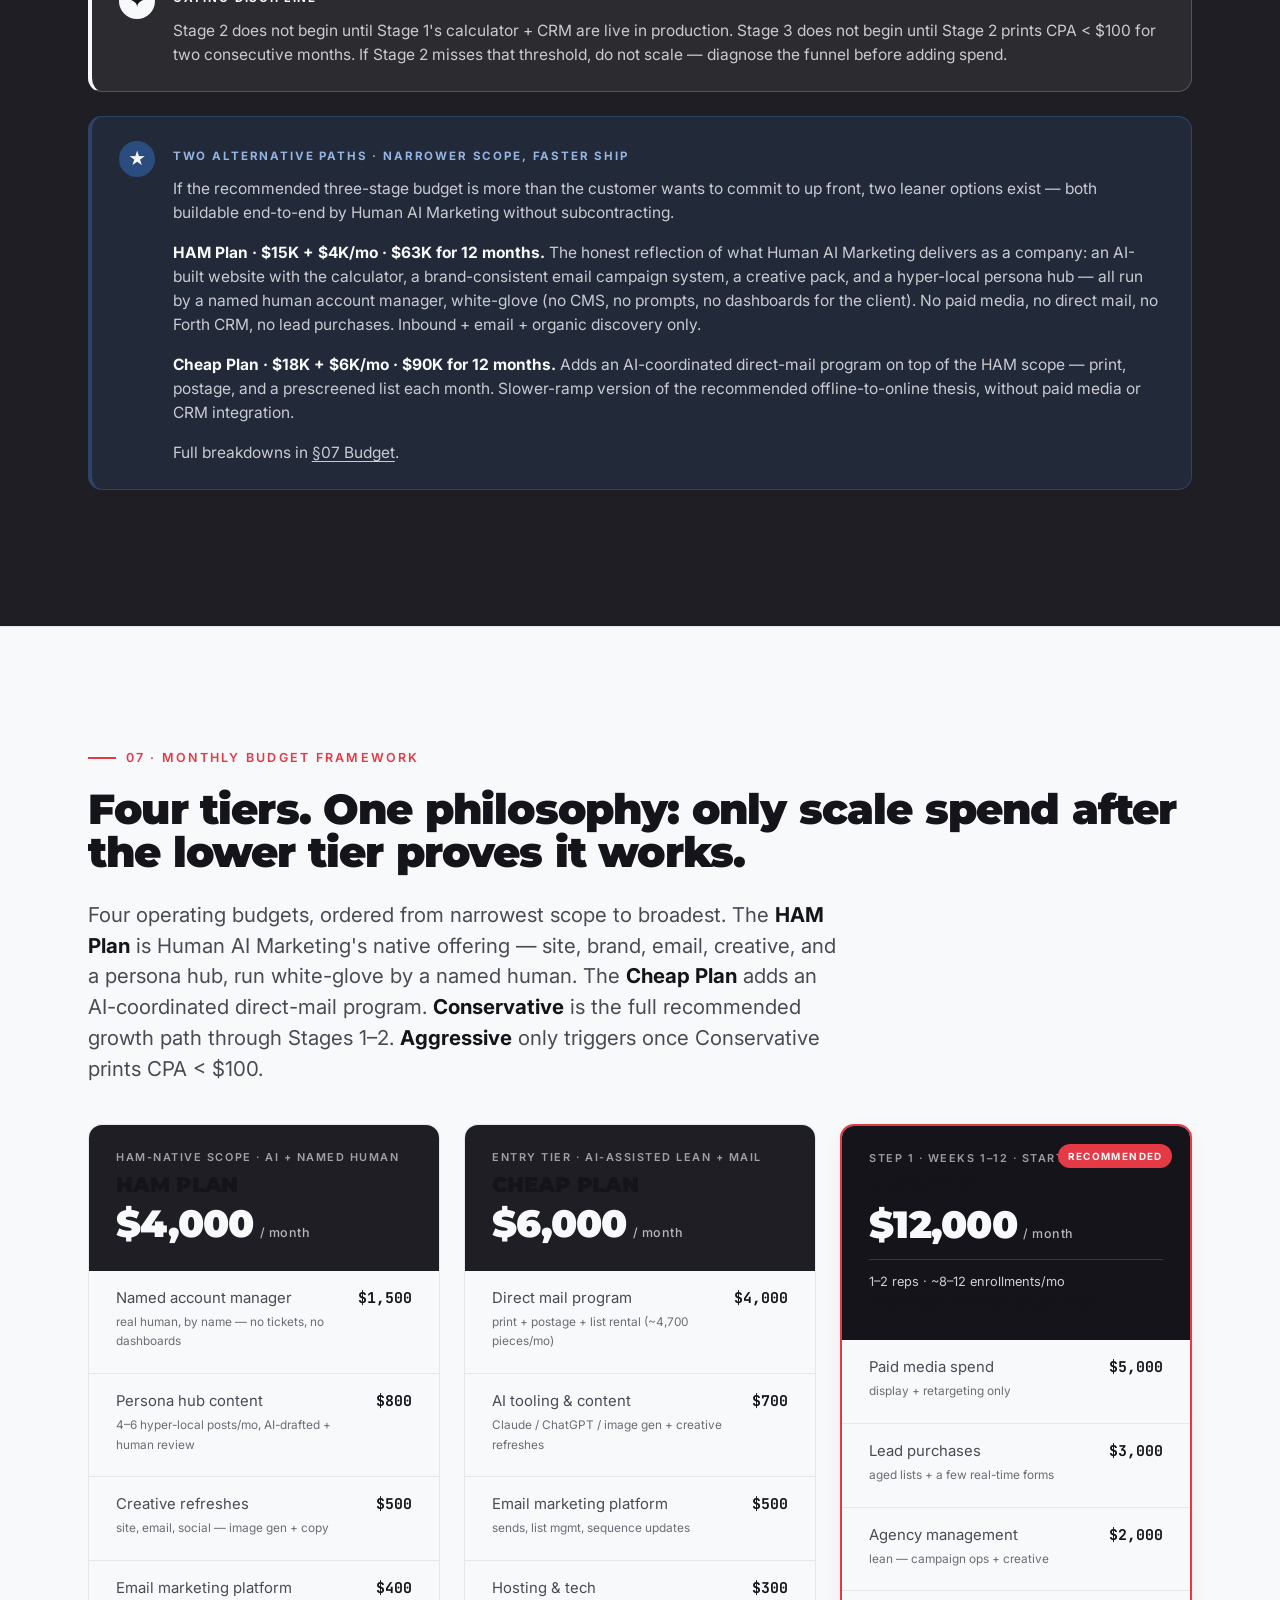
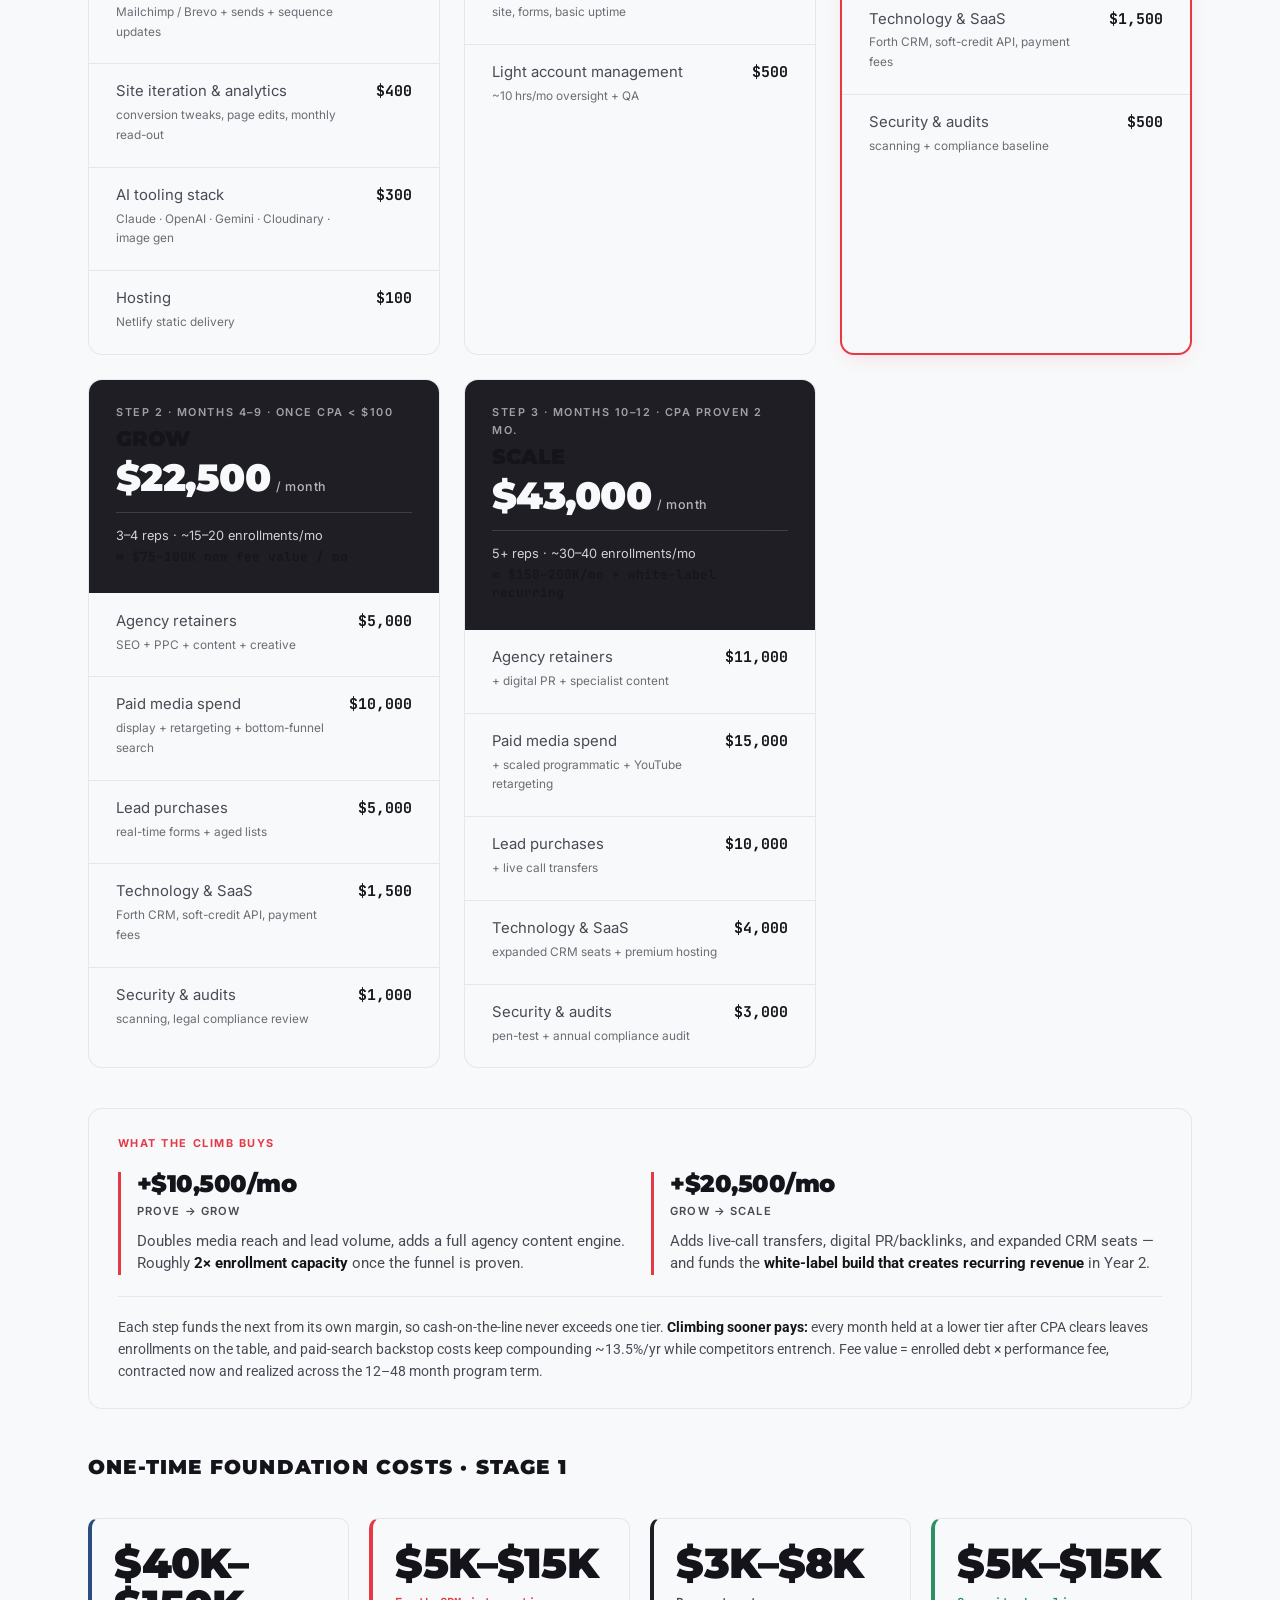
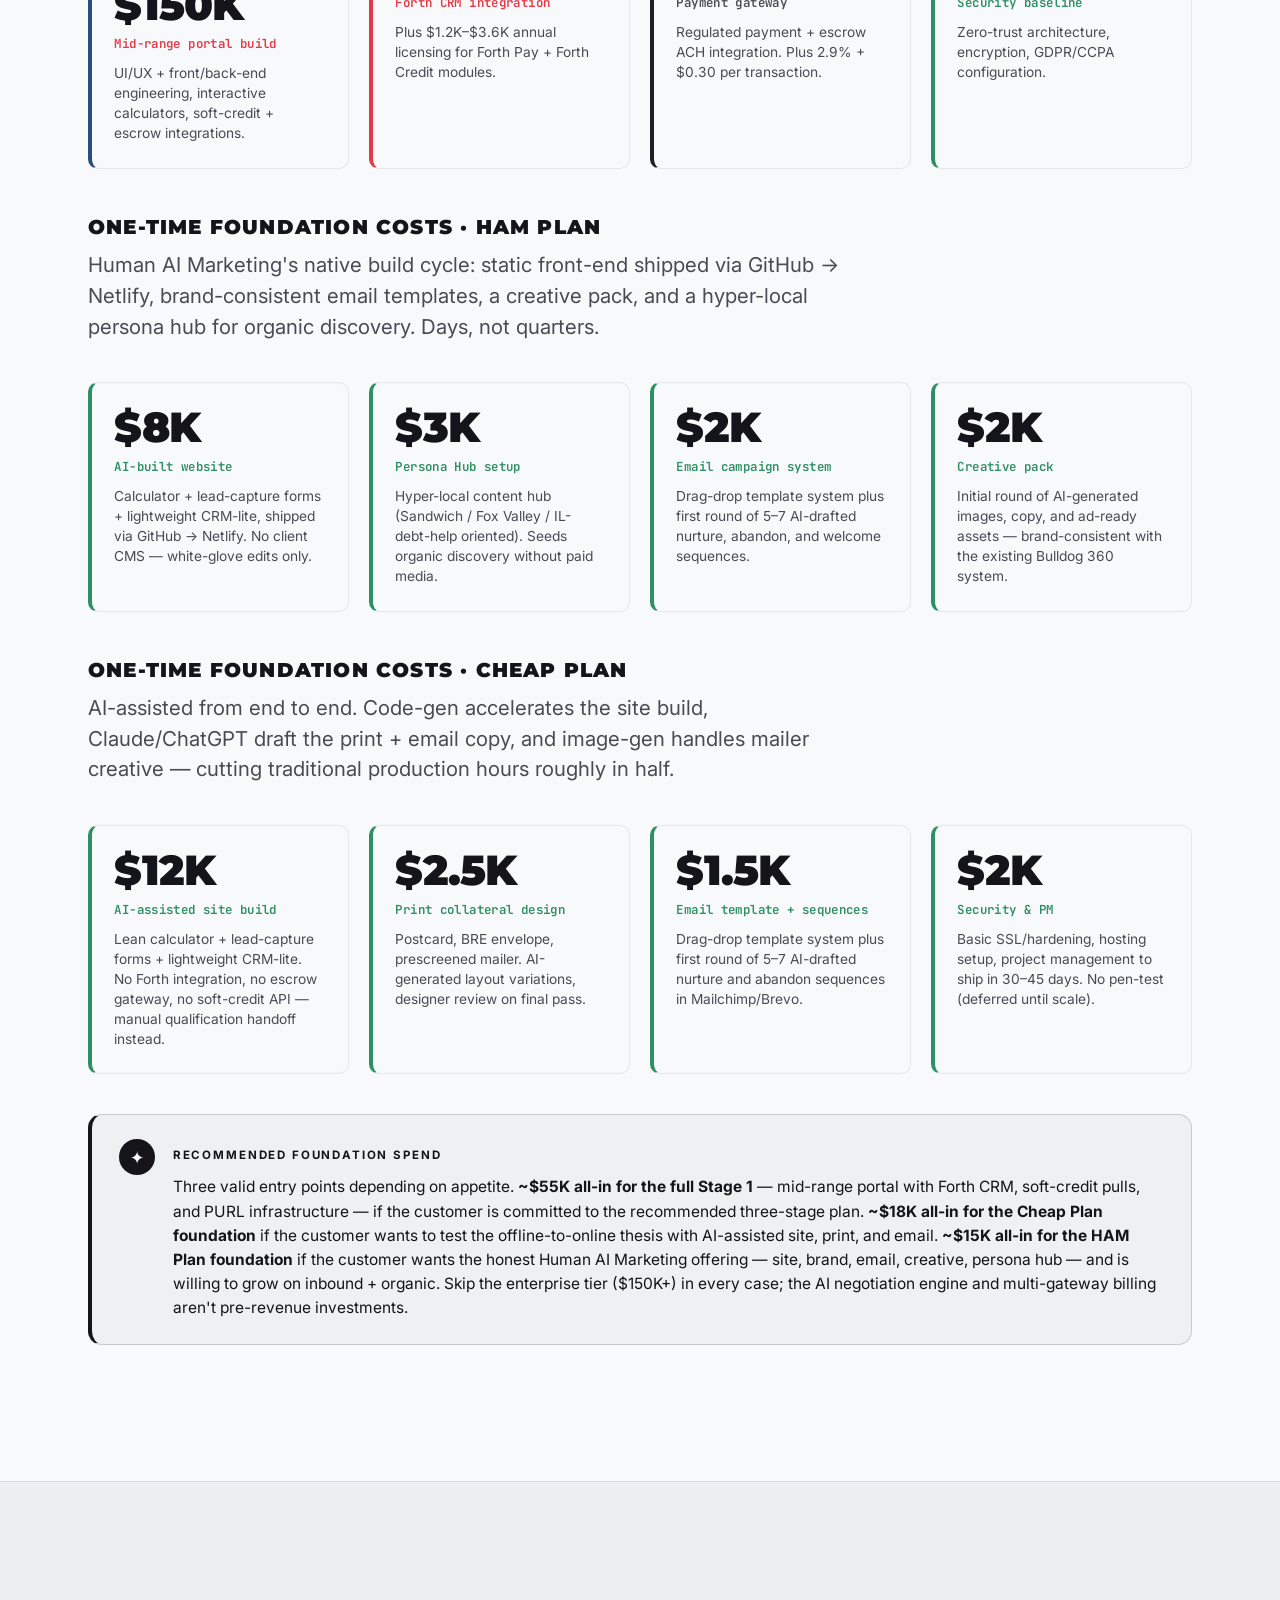
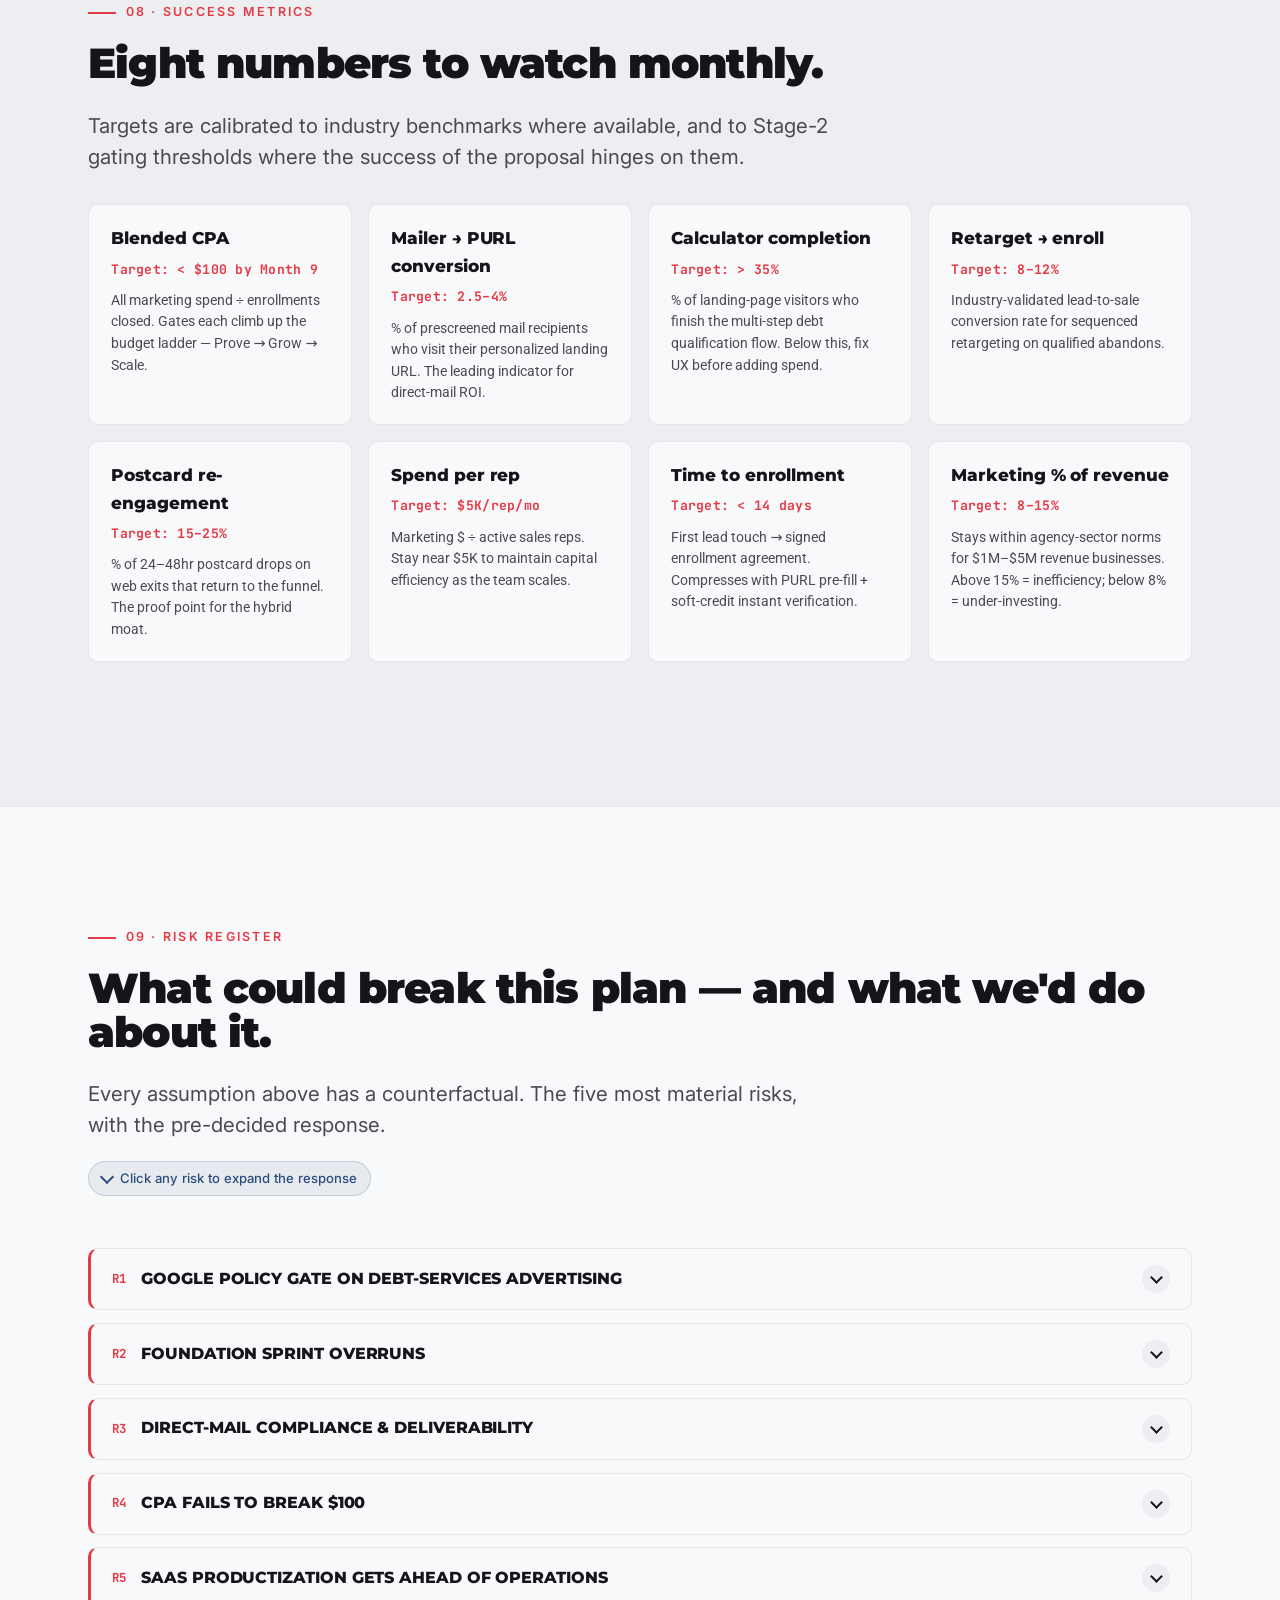
==== commit 2f08b98f: "Add consumer landing page, content-channel strategies, and interactive podcast episode - Landing pag" ====
--- a/index.html
+++ b/index.html
@@ -754,7 +754,7 @@
             <p class="stage__tag">Stage 2 · Months 4–9</p>
             <h3 class="stage__title">Acquisition Engine: feed the funnel, conservatively</h3>
             <p class="stage__range">Q2–Q3 2026 · 6 months</p>
-            <p class="stage__cost">$22.5K <small>Per month · conservative</small></p>
+            <p class="stage__cost">$22.5K <small>Per month · Grow tier</small></p>
           </div>
           <div class="stage__body">
             <h4>Run</h4>
@@ -775,7 +775,7 @@
             <p class="stage__tag">Stage 3 · Months 10–12</p>
             <h3 class="stage__title">Scale &amp; Productize: double the spend, package the stack</h3>
             <p class="stage__range">Q4 2026 · 3 months</p>
-            <p class="stage__cost">$43K <small>Per month · aggressive</small></p>
+            <p class="stage__cost">$43K <small>Per month · Scale tier</small></p>
           </div>
           <div class="stage__body">
             <h4>Scale</h4>
@@ -826,7 +826,7 @@
       <h2>Four tiers. One philosophy: only scale spend after the lower tier proves it works.</h2>
       <p class="lede">Four operating budgets, ordered from narrowest scope to broadest. The <strong>HAM Plan</strong> is Human AI Marketing's native offering — site, brand, email, creative, and a persona hub, run white-glove by a named human. The <strong>Cheap Plan</strong> adds an AI-coordinated direct-mail program. <strong>Conservative</strong> is the full recommended growth path through Stages 1–2. <strong>Aggressive</strong> only triggers once Conservative prints CPA &lt; $100.</p>
 
-      <div class="budget-compare">
+      <div class="budget-compare budget-compare--ladder">
 
         <article class="budget-card">
           <div class="budget-card__head">
@@ -898,9 +898,41 @@
 
         <article class="budget-card budget-card--rec">
           <div class="budget-card__head">
-            <p class="budget-card__tag">Months 4–9 · Start here</p>
-            <h3 class="budget-card__name">Conservative Growth</h3>
+            <p class="budget-card__tag">Step 1 · Weeks 1–12 · Start here</p>
+            <h3 class="budget-card__name">Prove It</h3>
+            <p class="budget-card__total">$12,000<small>/ month</small></p>
+            <p class="budget-card__metric">1–2 reps · ~8–12 enrollments/mo<br><strong>≈ $40–60K new fee value / mo</strong></p>
+          </div>
+          <ul class="budget-card__lines">
+            <li>
+              <span class="item">Paid media spend<small>display + retargeting only</small></span>
+              <span class="amt">$5,000</span>
+            </li>
+            <li>
+              <span class="item">Lead purchases<small>aged lists + a few real-time forms</small></span>
+              <span class="amt">$3,000</span>
+            </li>
+            <li>
+              <span class="item">Agency management<small>lean — campaign ops + creative</small></span>
+              <span class="amt">$2,000</span>
+            </li>
+            <li>
+              <span class="item">Technology &amp; SaaS<small>Forth CRM, soft-credit API, payment fees</small></span>
+              <span class="amt">$1,500</span>
+            </li>
+            <li>
+              <span class="item">Security &amp; audits<small>scanning + compliance baseline</small></span>
+              <span class="amt">$500</span>
+            </li>
+          </ul>
+        </article>
+
+        <article class="budget-card">
+          <div class="budget-card__head">
+            <p class="budget-card__tag">Step 2 · Months 4–9 · Once CPA &lt; $100</p>
+            <h3 class="budget-card__name">Grow</h3>
             <p class="budget-card__total">$22,500<small>/ month</small></p>
+            <p class="budget-card__metric">3–4 reps · ~15–20 enrollments/mo<br><strong>≈ $75–100K new fee value / mo</strong></p>
           </div>
           <ul class="budget-card__lines">
             <li>
@@ -928,9 +960,10 @@
 
         <article class="budget-card">
           <div class="budget-card__head">
-            <p class="budget-card__tag">Months 10–12 · After CPA &lt; $100</p>
-            <h3 class="budget-card__name">Aggressive Growth</h3>
+            <p class="budget-card__tag">Step 3 · Months 10–12 · CPA proven 2 mo.</p>
+            <h3 class="budget-card__name">Scale</h3>
             <p class="budget-card__total">$43,000<small>/ month</small></p>
+            <p class="budget-card__metric">5+ reps · ~30–40 enrollments/mo<br><strong>≈ $150–200K/mo + white-label recurring</strong></p>
           </div>
           <ul class="budget-card__lines">
             <li>
@@ -956,6 +989,23 @@
           </ul>
         </article>
 
+      </div>
+
+      <div class="budget-climb">
+        <p class="budget-climb__title">What the climb buys</p>
+        <div class="budget-climb__steps">
+          <div class="budget-climb__step">
+            <span class="budget-climb__delta">+$10,500/mo</span>
+            <span class="budget-climb__arrow" aria-hidden="true">Prove&nbsp;→&nbsp;Grow</span>
+            <p>Doubles media reach and lead volume, adds a full agency content engine. Roughly <strong>2× enrollment capacity</strong> once the funnel is proven.</p>
+          </div>
+          <div class="budget-climb__step">
+            <span class="budget-climb__delta">+$20,500/mo</span>
+            <span class="budget-climb__arrow" aria-hidden="true">Grow&nbsp;→&nbsp;Scale</span>
+            <p>Adds live-call transfers, digital PR/backlinks, and expanded CRM seats — and funds the <strong>white-label build that creates recurring revenue</strong> in Year 2.</p>
+          </div>
+        </div>
+        <p class="budget-climb__note">Each step funds the next from its own margin, so cash-on-the-line never exceeds one tier. <strong>Climbing sooner pays:</strong> every month held at a lower tier after CPA clears leaves enrollments on the table, and paid-search backstop costs keep compounding ~13.5%/yr while competitors entrench. Fee value = enrolled debt × performance fee, contracted now and realized across the 12–48&nbsp;month program term.</p>
       </div>
 
       <h3 style="margin-top:3rem">One-time foundation costs · Stage 1</h3>
@@ -1057,7 +1107,7 @@
         <div class="kpi">
           <p class="kpi__name">Blended CPA</p>
           <p class="kpi__target">Target: &lt; $100 by Month 9</p>
-          <p class="kpi__body">All marketing spend ÷ enrollments closed. Gates the move from Conservative to Aggressive budget.</p>
+          <p class="kpi__body">All marketing spend ÷ enrollments closed. Gates each climb up the budget ladder — Prove → Grow → Scale.</p>
         </div>
         <div class="kpi">
           <p class="kpi__name">Mailer → PURL conversion</p>
--- a/budget-proposal.css
+++ b/budget-proposal.css
@@ -351,6 +351,10 @@
   gap: 1.5rem;
   margin: 2.5rem 0;
 }
+.budget-compare--ladder { grid-template-columns: repeat(3, 1fr); }
+@media (max-width: 980px) {
+  .budget-compare--ladder { grid-template-columns: 1fr; }
+}
 @media (max-width: 720px) {
   .budget-compare { grid-template-columns: 1fr; }
 }
@@ -449,6 +453,90 @@
   font-weight: 700;
   color: var(--ink);
   white-space: nowrap;
+}
+.budget-card__metric {
+  font-family: var(--f-ui);
+  font-size: 0.8rem;
+  line-height: 1.45;
+  margin: 0.9rem 0 0;
+  padding-top: 0.85rem;
+  border-top: 1px solid rgba(248, 249, 250, 0.18);
+  opacity: 0.82;
+}
+.budget-card__metric strong {
+  display: inline-block;
+  margin-top: 0.15rem;
+  font-family: var(--f-mono);
+  font-weight: 700;
+  opacity: 1;
+}
+.budget-card--rec .budget-card__metric { border-top-color: rgba(248, 249, 250, 0.2); }
+
+/* ============================================================
+   Budget climb strip — what additional spend buys
+   ============================================================ */
+.budget-climb {
+  margin: 1.75rem 0 0;
+  padding: 1.6rem 1.8rem;
+  background: var(--pearl);
+  border: 1px solid var(--hair);
+  border-radius: 14px;
+}
+.budget-climb__title {
+  font-family: var(--f-ui);
+  font-size: 0.68rem;
+  font-weight: 700;
+  letter-spacing: 0.14em;
+  text-transform: uppercase;
+  color: var(--crimson);
+  margin: 0 0 1.2rem;
+}
+.budget-climb__steps {
+  display: grid;
+  grid-template-columns: 1fr 1fr;
+  gap: 1.4rem;
+}
+@media (max-width: 720px) {
+  .budget-climb__steps { grid-template-columns: 1fr; }
+}
+.budget-climb__step {
+  padding-left: 1rem;
+  border-left: 3px solid var(--crimson);
+}
+.budget-climb__delta {
+  display: block;
+  font-family: var(--f-display);
+  font-weight: 900;
+  font-size: 1.5rem;
+  letter-spacing: -0.02em;
+  color: var(--ink);
+  line-height: 1;
+}
+.budget-climb__arrow {
+  display: block;
+  font-family: var(--f-ui);
+  font-size: 0.7rem;
+  font-weight: 600;
+  letter-spacing: 0.1em;
+  text-transform: uppercase;
+  color: var(--ink-soft);
+  margin: 0.35rem 0 0.6rem;
+}
+.budget-climb__step p {
+  font-size: 0.92rem;
+  color: var(--ink-soft);
+  margin: 0;
+  line-height: 1.55;
+}
+.budget-climb__step strong,
+.budget-climb__note strong { color: var(--ink); font-weight: 700; }
+.budget-climb__note {
+  font-size: 0.86rem;
+  color: var(--ink-soft);
+  line-height: 1.6;
+  margin: 1.3rem 0 0;
+  padding-top: 1.2rem;
+  border-top: 1px solid var(--hair);
 }
 
 /* ============================================================
